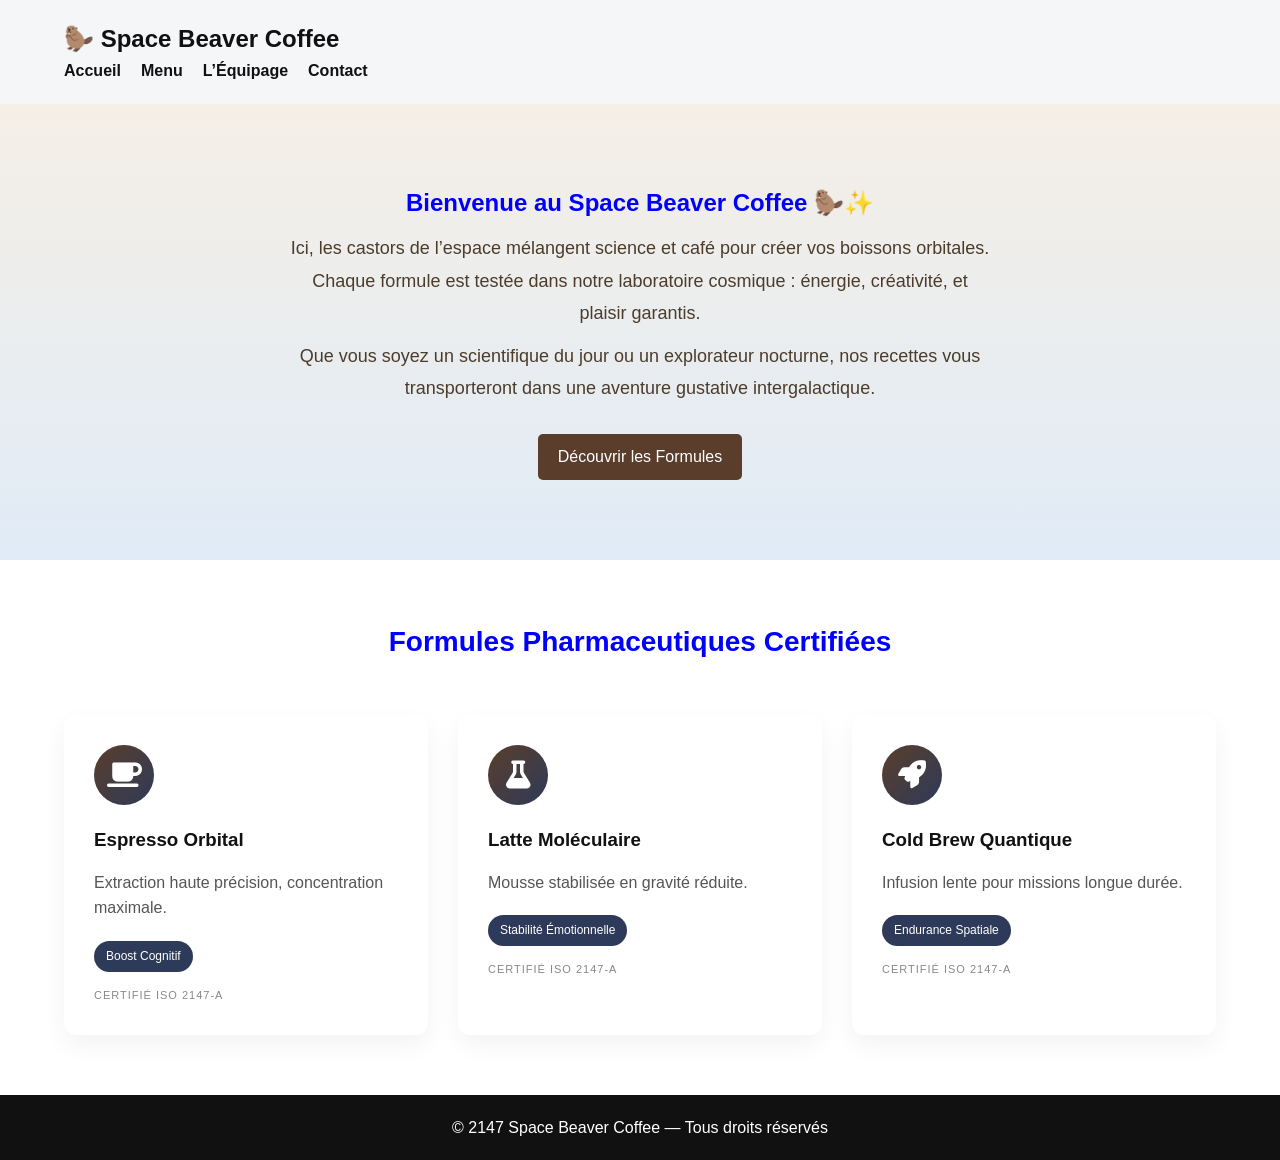
==== index.html @ 907c641c "Adding the first version" ====
<!DOCTYPE html>
<html lang="fr">
<head>
  <meta charset="UTF-8">
  <meta name="viewport" content="width=device-width, initial-scale=1.0">
  <title>Space Beaver Coffee</title>
  <link rel="stylesheet" href="https://cdnjs.cloudflare.com/ajax/libs/font-awesome/6.5.0/css/all.min.css">

  <!-- Lien vers le CSS -->
  <link rel="stylesheet" href="css/style.css">
</head>

<body>

  <!-- HEADER -->
  <header>
    <div class="container">
      <h1 class="logo">🦫 Space Beaver Coffee</h1>

      <nav>
        <ul class="nav-links">
          <li><a href="index.html">Accueil</a></li>
          <li><a href="menu.html">Menu</a></li>
          <li><a href="crew.html">L’Équipage</a></li>
          <li><a href="contact.html">Contact</a></li>
        </ul>
      </nav>
    </div>
  </header>

  <!-- HERO -->
  <section class="hero">
  <div class="container">
    <h2>Bienvenue au Space Beaver Coffee 🦫✨</h2>
    <p>
      Ici, les castors de l’espace mélangent science et café pour créer vos boissons orbitales.
      Chaque formule est testée dans notre laboratoire cosmique : énergie, créativité, et plaisir garantis.
    </p>
    <p>
      Que vous soyez un scientifique du jour ou un explorateur nocturne, nos recettes vous transporteront
      dans une aventure gustative intergalactique.
    </p>
    <a href="menu.html" class="btn">Découvrir les Formules</a>
  </div>
</section>

    <!-- SECTION BOISSONS (placeholder) -->
    <section class="drinks">
  <div class="container">

    <h2 class="section-title">Formules Pharmaceutiques Certifiées</h2>

    <div class="drinks-grid">

      <!-- CARD 1 -->
      <div class="drink-card">
        <div class="icon-circle"><i class="fas fa-mug-saucer"></i></div>        <h3> Espresso Orbital</h3>
        <p>Extraction haute précision, concentration maximale.</p>
        <span class="tag">Boost Cognitif</span>
        <div class="regulatory">Certifié ISO 2147-A</div>
      </div>

      <!-- CARD 2 -->
      <div class="drink-card">
        <div class="icon-circle"><i class="fas fa-flask"></i></div>
        <h3> Latte Moléculaire</h3>
        <p>Mousse stabilisée en gravité réduite.</p>
        <span class="tag">Stabilité Émotionnelle</span>
        <div class="regulatory">Certifié ISO 2147-A</div>
      </div>

      <!-- CARD 3 -->
      <div class="drink-card">
        <div class="icon-circle"><i class="fas fa-rocket"></i></div>        <h3> Cold Brew Quantique</h3>
        <p>Infusion lente pour missions longue durée.</p>
        <span class="tag">Endurance Spatiale</span>
        <div class="regulatory">Certifié ISO 2147-A</div>
      </div>

    </div>

  </div>
</section>
  </main>

  <!-- FOOTER -->
  <footer>
    <div class="container">
      <p>© 2147 Space Beaver Coffee — Tous droits réservés</p>
    </div>
  </footer>

  <!-- Lien vers le JS -->
  <script src="js/main.js"></script>

</body>
</html>
---- css/style.css ----
/* RESET */
* {
  margin: 0;
  padding: 0;
  box-sizing: border-box;
}

/* BASE */
body {
  font-family: Arial, sans-serif;
  line-height: 1.6;
  color: #111111;
  background: linear-gradient(to bottom, #f5efe6, #e0ebf7);
  background-image: radial-gradient(rgba(255,255,255,0.4) 1px, transparent 1px);
  background-size: 40px 40px;
}

/* CONTAINER */
.container {
  width: 90%;
  max-width: 1200px;
  margin: 0 auto;
}

/* HEADER */
header {
  background-color: #f4f6f8;
  padding: 20px 0;
}

.logo {
  font-size: 24px;
}

/* NAVIGATION */
nav ul {
  list-style: none;
  display: flex;
  gap: 20px;
}

nav a {
  text-decoration: none;
  color: #111;
  font-weight: bold;
}

/* HERO */
.hero {
  padding: 80px 0;
  text-align: center;
  background: linear-gradient(to bottom, #f5efe6, #e0ebf7);
  color: #3e2a1d;
}

.hero p {
  max-width: 700px;
  margin: 10px auto;
  font-size: 18px;
  line-height: 1.8;
  color: #4b3c2b;
}

.btn {
  display: inline-block;
  margin-top: 20px;
  padding: 10px 20px;
  background-color: #5a3e2b;
  .btn:hover {
    background-color: #3e2a1d;
  }
  color: white;
  text-decoration: none;
  border-radius: 5px;
}

/* SECTION */
section {
  padding: 60px 0;
}

/* FOOTER */
footer {
  background-color: #111;
  color: white;
  text-align: center;
  padding: 20px 0;
}
h2 {
  color: blue;
}
/* =========================
   SECTION DRINKS
========================= */

.drinks {
  background: linear-gradient(
    to bottom,
    #f5efe6,
    #eef2f7
  );
background-image: radial-gradient(rgba(255,255,255,0.4) 1px, transparent 1px);
background-size: 40px 40px;
}

.section-title {
  text-align: center;
  font-size: 28px;
  margin-bottom: 50px;
}

/* GRID */
.drinks-grid {
  display: grid;
  grid-template-columns: repeat(3, 1fr);
  gap: 30px;
}

/* CARD */
.drink-card {
  background-color: white;
  padding: 30px;
  border-radius: 12px;
  box-shadow: 0 10px 25px rgba(0, 0, 0, 0.05);
  transition: transform 0.3s ease;
}

.drink-card:hover {
  transform: translateY(-5px);
  box-shadow: 0 15px 35px rgba(46, 58, 89, 0.2);
}

.drink-card h3 {
  margin-bottom: 15px;
}

.drink-card p {
  margin-bottom: 20px;
  color: #555;
}

.tag {
  display: inline-block;
  padding: 6px 12px;
  background-color: #2e3a59;
  color: white;
  font-size: 12px;
  border-radius: 20px;
}
/* ICON CIRCLE */

.icon-circle {
  width: 60px;
  height: 60px;
  border-radius: 50%;
  background: linear-gradient(135deg, #5a3e2b, #2e3a59);
  display: flex;
  align-items: center;
  justify-content: center;
  font-size: 24px;
  margin-bottom: 20px;
  color: white;
}
/* ANIMATION */

@keyframes fadeUp {
  from {
    opacity: 0;
    transform: translateY(30px);
  }
  to {
    opacity: 1;
    transform: translateY(0);
  }
}

.drink-card {
  animation: fadeUp 0.8s ease forwards;
}
/* RESPONSIVE */

@media (max-width: 900px) {
  .drinks-grid {
    grid-template-columns: 1fr;
  }
}

.regulatory {
  margin-top: 15px;
  font-size: 11px;
  color: #888;
  letter-spacing: 1px;
  text-transform: uppercase;
}

.icon-circle i {
  font-size: 28px;
  color: white;
}
/* étoiles subtiles */
body::after {
  content: "";
  position: fixed;
  top:0; left:0;
  width:100%; height:100%;
  background: url('assets/images/stars.png') repeat;
  opacity:0.05;
  pointer-events:none;
}
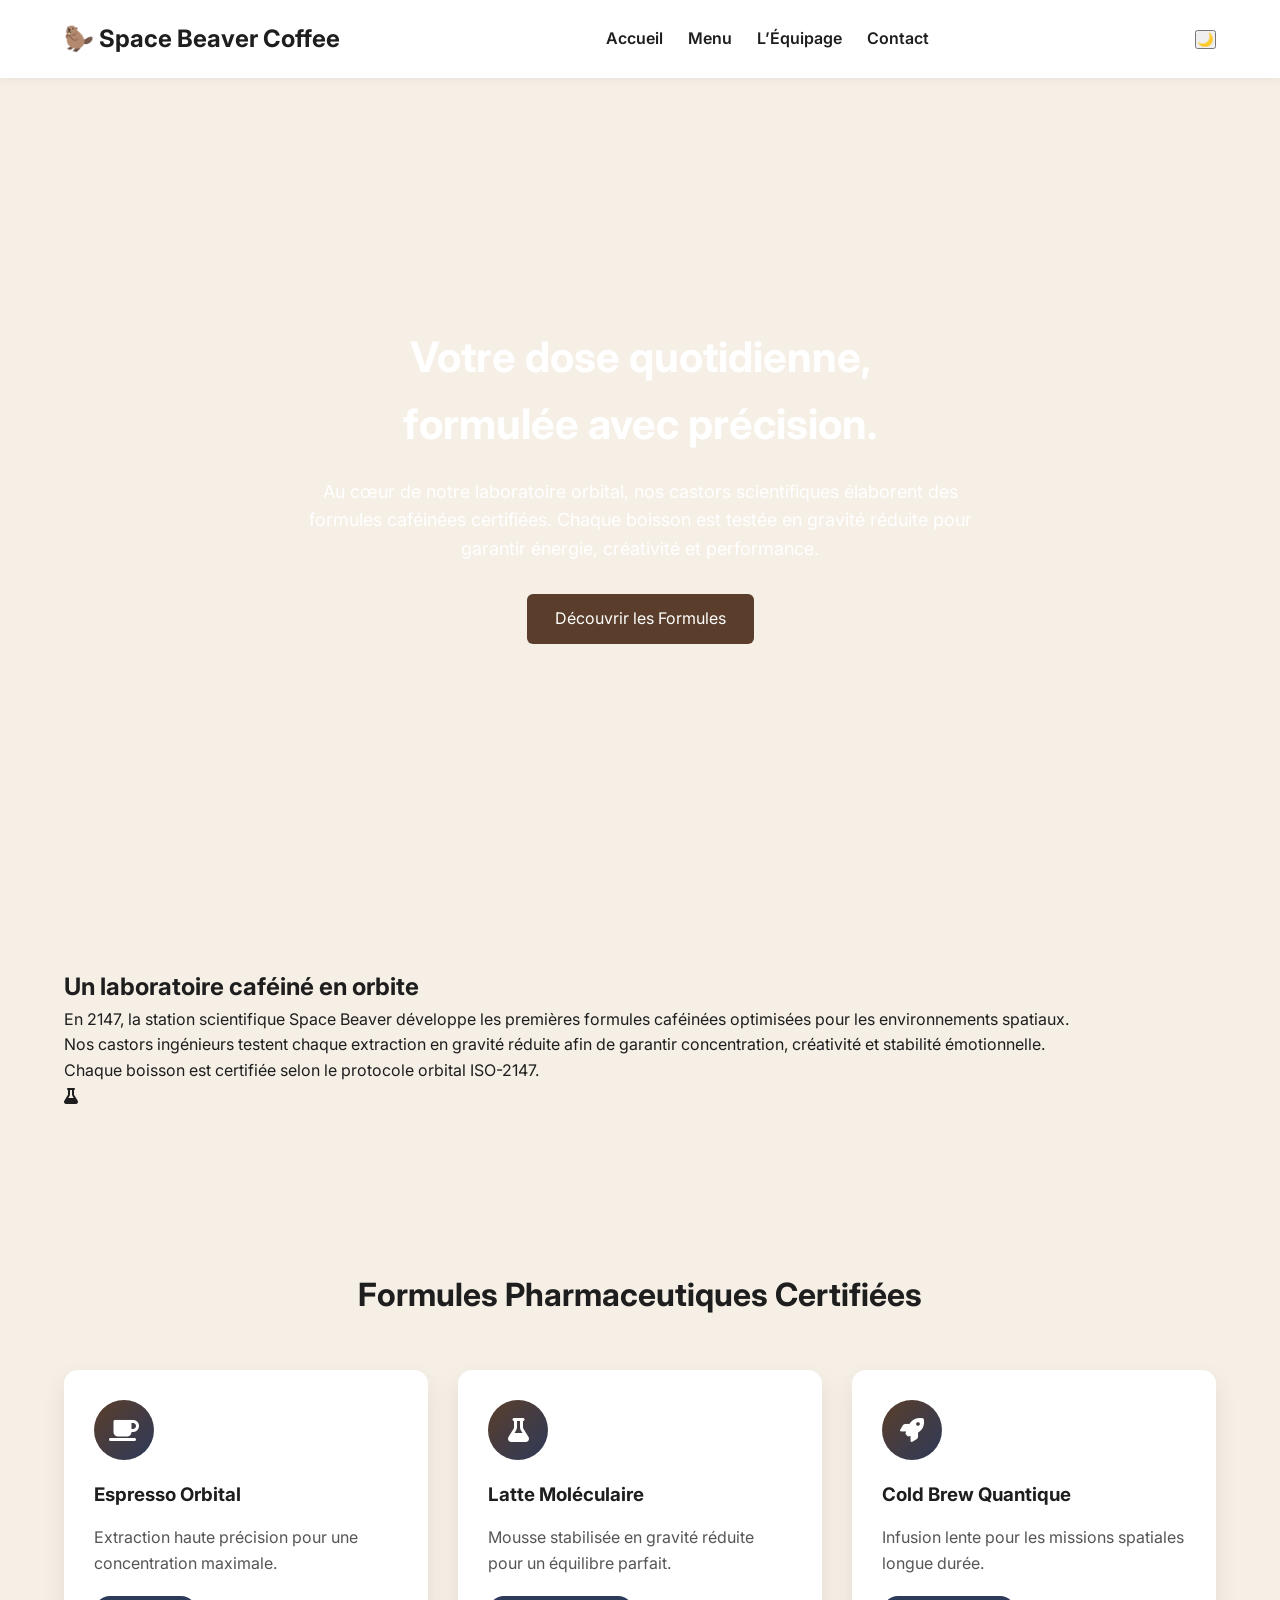
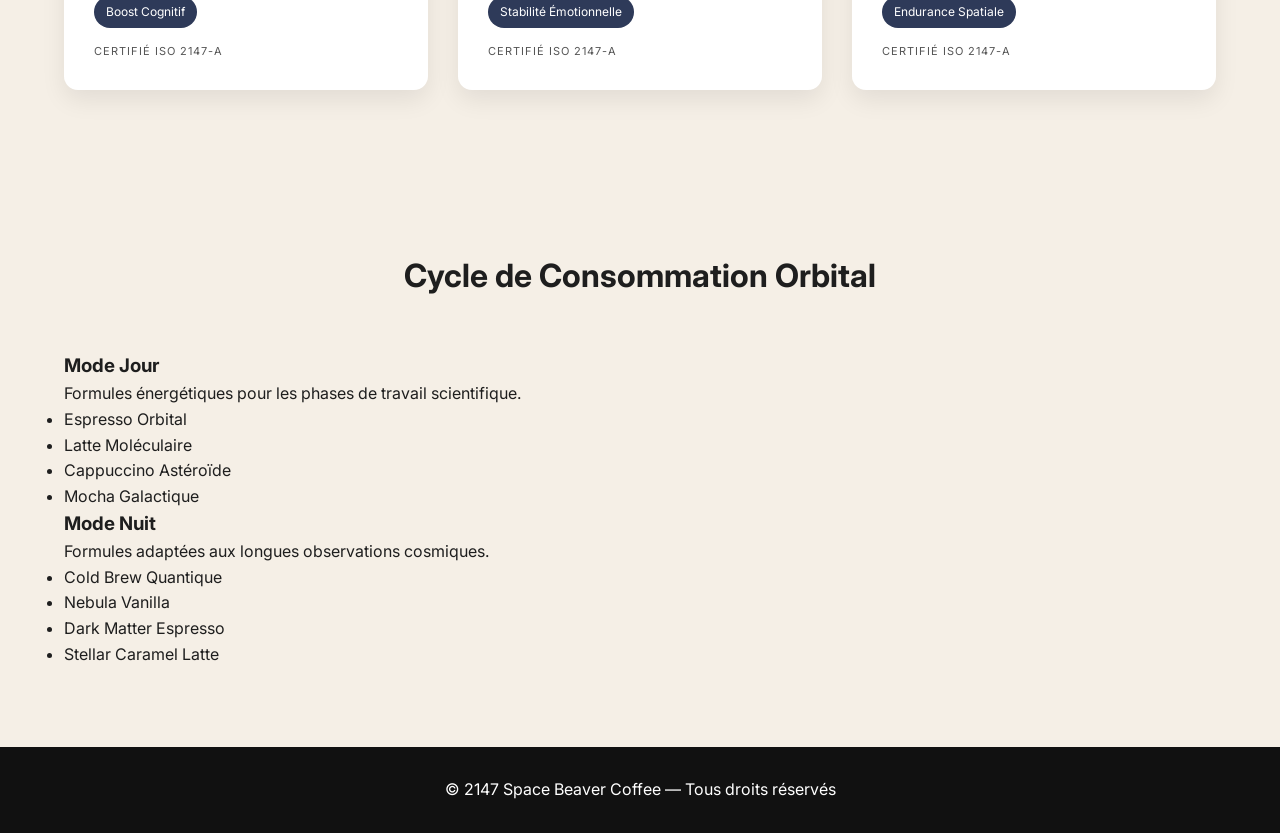
==== commit 02cc2afa: "pushing V0.3" ====
--- a/index.html
+++ b/index.html
@@ -4,94 +4,272 @@
   <meta charset="UTF-8">
   <meta name="viewport" content="width=device-width, initial-scale=1.0">
   <title>Space Beaver Coffee</title>
+
+  <!-- Google Fonts -->
+  <link href="https://fonts.googleapis.com/css2?family=Orbitron:wght@500;700&family=Inter:wght@300;400;600&display=swap" rel="stylesheet">
+
+  <!-- Font Awesome -->
   <link rel="stylesheet" href="https://cdnjs.cloudflare.com/ajax/libs/font-awesome/6.5.0/css/all.min.css">
 
-  <!-- Lien vers le CSS -->
+  <!-- CSS -->
   <link rel="stylesheet" href="css/style.css">
 </head>
 
 <body>
 
-  <!-- HEADER -->
-  <header>
-    <div class="container">
-      <h1 class="logo">🦫 Space Beaver Coffee</h1>
-
-      <nav>
-        <ul class="nav-links">
-          <li><a href="index.html">Accueil</a></li>
-          <li><a href="menu.html">Menu</a></li>
-          <li><a href="crew.html">L’Équipage</a></li>
-          <li><a href="contact.html">Contact</a></li>
-        </ul>
-      </nav>
-    </div>
-  </header>
-
-  <!-- HERO -->
-  <section class="hero">
+<!-- HEADER -->
+<header>
+
+<div class="container header-grid">
+
+<h1 class="logo">🦫 Space Beaver Coffee</h1>
+
+<nav>
+<ul class="nav-links">
+
+<li><a href="index.html">Accueil</a></li>
+<li><a href="menu.html">Menu</a></li>
+<li><a href="crew.html">L’Équipage</a></li>
+<li><a href="contact.html">Contact</a></li>
+
+</ul>
+</nav>
+
+<button id="theme-toggle">🌙</button>
+
+</div>
+
+</header>
+
+
+<!-- HERO -->
+<section class="hero">
+
+  <div class="hero-content">
+
+    <h2>Votre dose quotidienne,<br> formulée avec précision.</h2>
+
+    <p>
+      Au cœur de notre laboratoire orbital, nos castors scientifiques
+      élaborent des formules caféinées certifiées.
+      Chaque boisson est testée en gravité réduite pour garantir
+      énergie, créativité et performance.
+    </p>
+
+    <a href="#" class="btn">
+      Découvrir les Formules
+    </a>
+
+  </div>
+
+</section>
+
+<!-- STORY SECTION -->
+
+<section class="story">
+
+  <div class="container story-grid">
+
+    <div class="story-text">
+
+      <h2>Un laboratoire caféiné en orbite</h2>
+
+      <p>
+        En 2147, la station scientifique Space Beaver développe
+        les premières formules caféinées optimisées pour les
+        environnements spatiaux.
+      </p>
+
+      <p>
+        Nos castors ingénieurs testent chaque extraction en
+        gravité réduite afin de garantir concentration,
+        créativité et stabilité émotionnelle.
+      </p>
+
+      <p>
+        Chaque boisson est certifiée selon le protocole
+        orbital ISO-2147.
+      </p>
+
+    </div>
+
+    <div class="story-visual">
+
+      <i class="fa-solid fa-flask"></i>
+
+    </div>
+
+  </div>
+
+</section>
+
+<!-- SECTION BOISSONS -->
+
+<section class="drinks">
+
   <div class="container">
-    <h2>Bienvenue au Space Beaver Coffee 🦫✨</h2>
-    <p>
-      Ici, les castors de l’espace mélangent science et café pour créer vos boissons orbitales.
-      Chaque formule est testée dans notre laboratoire cosmique : énergie, créativité, et plaisir garantis.
-    </p>
-    <p>
-      Que vous soyez un scientifique du jour ou un explorateur nocturne, nos recettes vous transporteront
-      dans une aventure gustative intergalactique.
-    </p>
-    <a href="menu.html" class="btn">Découvrir les Formules</a>
-  </div>
-</section>
-
-    <!-- SECTION BOISSONS (placeholder) -->
-    <section class="drinks">
-  <div class="container">
-
-    <h2 class="section-title">Formules Pharmaceutiques Certifiées</h2>
+
+    <h2 class="section-title">
+      Formules Pharmaceutiques Certifiées
+    </h2>
 
     <div class="drinks-grid">
 
       <!-- CARD 1 -->
       <div class="drink-card">
-        <div class="icon-circle"><i class="fas fa-mug-saucer"></i></div>        <h3> Espresso Orbital</h3>
-        <p>Extraction haute précision, concentration maximale.</p>
-        <span class="tag">Boost Cognitif</span>
-        <div class="regulatory">Certifié ISO 2147-A</div>
-      </div>
+
+        <div class="icon-circle">
+          <i class="fa-solid fa-mug-saucer"></i>
+        </div>
+
+        <h3>Espresso Orbital</h3>
+
+        <p>
+          Extraction haute précision pour une
+          concentration maximale.
+        </p>
+
+        <span class="tag">
+          Boost Cognitif
+        </span>
+
+        <div class="regulatory">
+          Certifié ISO 2147-A
+        </div>
+
+      </div>
+
 
       <!-- CARD 2 -->
       <div class="drink-card">
-        <div class="icon-circle"><i class="fas fa-flask"></i></div>
-        <h3> Latte Moléculaire</h3>
-        <p>Mousse stabilisée en gravité réduite.</p>
-        <span class="tag">Stabilité Émotionnelle</span>
-        <div class="regulatory">Certifié ISO 2147-A</div>
-      </div>
+
+        <div class="icon-circle">
+          <i class="fa-solid fa-flask"></i>
+        </div>
+
+        <h3>Latte Moléculaire</h3>
+
+        <p>
+          Mousse stabilisée en gravité réduite
+          pour un équilibre parfait.
+        </p>
+
+        <span class="tag">
+          Stabilité Émotionnelle
+        </span>
+
+        <div class="regulatory">
+          Certifié ISO 2147-A
+        </div>
+
+      </div>
+
 
       <!-- CARD 3 -->
       <div class="drink-card">
-        <div class="icon-circle"><i class="fas fa-rocket"></i></div>        <h3> Cold Brew Quantique</h3>
-        <p>Infusion lente pour missions longue durée.</p>
-        <span class="tag">Endurance Spatiale</span>
-        <div class="regulatory">Certifié ISO 2147-A</div>
-      </div>
-
-    </div>
-
-  </div>
-</section>
-  </main>
-
-  <!-- FOOTER -->
-  <footer>
-    <div class="container">
-      <p>© 2147 Space Beaver Coffee — Tous droits réservés</p>
-    </div>
-  </footer>
-
-  <!-- Lien vers le JS -->
-  <script src="js/main.js"></script>
+
+        <div class="icon-circle">
+          <i class="fa-solid fa-rocket"></i>
+        </div>
+
+        <h3>Cold Brew Quantique</h3>
+
+        <p>
+          Infusion lente pour les missions
+          spatiales longue durée.
+        </p>
+
+        <span class="tag">
+          Endurance Spatiale
+        </span>
+
+        <div class="regulatory">
+          Certifié ISO 2147-A
+        </div>
+
+      </div>
+
+    </div>
+
+  </div>
+
+</section>
+
+<!-- MENU JOUR / NUIT -->
+
+<section class="menu-cycle">
+
+  <div class="container">
+
+    <h2 class="section-title">
+      Cycle de Consommation Orbital
+    </h2>
+
+    <div class="cycle-grid">
+
+      <!-- JOUR -->
+
+      <div class="cycle-card day">
+
+        <h3>Mode Jour</h3>
+
+        <p>
+          Formules énergétiques pour
+          les phases de travail scientifique.
+        </p>
+
+        <ul>
+          <li>Espresso Orbital</li>
+          <li>Latte Moléculaire</li>
+          <li>Cappuccino Astéroïde</li>
+          <li>Mocha Galactique</li>
+        </ul>
+
+      </div>
+
+
+      <!-- NUIT -->
+
+      <div class="cycle-card night">
+
+        <h3>Mode Nuit</h3>
+
+        <p>
+          Formules adaptées aux longues
+          observations cosmiques.
+        </p>
+
+        <ul>
+          <li>Cold Brew Quantique</li>
+          <li>Nebula Vanilla</li>
+          <li>Dark Matter Espresso</li>
+          <li>Stellar Caramel Latte</li>
+        </ul>
+
+      </div>
+
+    </div>
+
+  </div>
+
+</section>
+
+
+<!-- FOOTER -->
+
+<footer>
+
+  <div class="container">
+
+    <p>
+      © 2147 Space Beaver Coffee — Tous droits réservés
+    </p>
+
+  </div>
+
+</footer>
+
+<script src="js/main.js"></script>
 
 </body>
-</html>+</html>
--- a/css/style.css
+++ b/css/style.css
@@ -1,209 +1,392 @@
-/* RESET */
+/* ================================
+   1. RESET
+================================ */
+
 * {
   margin: 0;
   padding: 0;
   box-sizing: border-box;
 }
 
-/* BASE */
+/* ================================
+   2. VARIABLES
+================================ */
+
+:root {
+
+  --bg-main: #f5efe6;
+  --bg-secondary: #ffffff;
+
+  --text-main: #1e1e1e;
+  --text-soft: #555;
+
+  --accent: #5a3e2b;
+  --accent-2: #2e3a59;
+
+}
+
+/* DARK MODE */
+
+.dark-mode {
+
+  --bg-main: #0f172a;
+  --bg-secondary: #1e293b;
+
+  --text-main: #f1f5f9;
+  --text-soft: #94a3b8;
+
+  --accent: #22c55e;
+  --accent-2: #7c3aed;
+
+}
+
+/* ================================
+   3. BASE
+================================ */
+
 body {
-  font-family: Arial, sans-serif;
+
+  font-family: 'Inter', sans-serif;
   line-height: 1.6;
-  color: #111111;
-  background: linear-gradient(to bottom, #f5efe6, #e0ebf7);
-  background-image: radial-gradient(rgba(255,255,255,0.4) 1px, transparent 1px);
-  background-size: 40px 40px;
-}
-
-/* CONTAINER */
+
+  background: var(--bg-main);
+  color: var(--text-main);
+
+  transition: background 0.4s ease, color 0.4s ease;
+
+}
+
+/* ================================
+   4. CONTAINER
+================================ */
+
 .container {
+
   width: 90%;
   max-width: 1200px;
-  margin: 0 auto;
-}
-
-/* HEADER */
+  margin: auto;
+
+}
+
+/* ================================
+   5. HEADER
+================================ */
+
 header {
-  background-color: #f4f6f8;
+
+  background: var(--bg-secondary);
   padding: 20px 0;
+
+  box-shadow: 0 2px 8px rgba(0,0,0,0.05);
+
+}
+
+header .container {
+
+  display: flex;
+  justify-content: space-between;
+  align-items: center;
+
 }
 
 .logo {
+
   font-size: 24px;
-}
-
-/* NAVIGATION */
+  font-weight: bold;
+
+}
+
+/* NAV */
+
 nav ul {
+
   list-style: none;
   display: flex;
-  gap: 20px;
+  gap: 25px;
+
 }
 
 nav a {
+
   text-decoration: none;
-  color: #111;
-  font-weight: bold;
-}
-
-/* HERO */
+  color: var(--text-main);
+  font-weight: 600;
+
+}
+
+/* ================================
+   6. HERO
+================================ */
+
 .hero {
+
+  position: relative;
+  height: 90vh;
+
+  background: url('../assets/images/lab-space.jpg') center/cover no-repeat;
+
+  display: flex;
+  align-items: center;
+  justify-content: center;
+
+  text-align: center;
+
+}
+
+/* overlay sombre */
+
+.overlay {
+
+  position: absolute;
+  width: 100%;
+  height: 100%;
+  background: rgba(0,0,0,0.55);
+  top: 0;
+  left: 0;
+
+}
+
+.hero-content {
+
+  position: relative;
+  z-index: 2;
+  color: white;
+  max-width: 700px;
+
+}
+
+.hero-content h2 {
+
+  font-size: 42px;
+  margin-bottom: 20px;
+
+}
+
+.hero-content p {
+
+  font-size: 18px;
+  margin-bottom: 30px;
+
+}
+
+/* BOUTON */
+
+.btn {
+
+  display: inline-block;
+  padding: 12px 28px;
+
+  background: var(--accent);
+  color: white;
+
+  border-radius: 6px;
+
+  text-decoration: none;
+
+  transition: 0.3s;
+
+}
+
+.btn:hover {
+
+  background: var(--accent-2);
+
+}
+
+/* ================================
+   7. SECTIONS
+================================ */
+
+section {
+
   padding: 80px 0;
+
+}
+
+.section-title {
+
   text-align: center;
-  background: linear-gradient(to bottom, #f5efe6, #e0ebf7);
-  color: #3e2a1d;
-}
-
-.hero p {
-  max-width: 700px;
-  margin: 10px auto;
-  font-size: 18px;
-  line-height: 1.8;
-  color: #4b3c2b;
-}
-
-.btn {
-  display: inline-block;
-  margin-top: 20px;
-  padding: 10px 20px;
-  background-color: #5a3e2b;
-  .btn:hover {
-    background-color: #3e2a1d;
-  }
-  color: white;
-  text-decoration: none;
-  border-radius: 5px;
-}
-
-/* SECTION */
-section {
-  padding: 60px 0;
-}
-
-/* FOOTER */
-footer {
-  background-color: #111;
-  color: white;
-  text-align: center;
-  padding: 20px 0;
-}
-h2 {
-  color: blue;
-}
-/* =========================
-   SECTION DRINKS
-========================= */
+  font-size: 32px;
+
+  margin-bottom: 50px;
+
+}
+
+/* ================================
+   8. DRINKS GRID
+================================ */
 
 .drinks {
-  background: linear-gradient(
-    to bottom,
-    #f5efe6,
-    #eef2f7
-  );
-background-image: radial-gradient(rgba(255,255,255,0.4) 1px, transparent 1px);
-background-size: 40px 40px;
-}
-
-.section-title {
-  text-align: center;
-  font-size: 28px;
-  margin-bottom: 50px;
-}
-
-/* GRID */
+
+  background: var(--bg-main);
+
+}
+
 .drinks-grid {
+
   display: grid;
   grid-template-columns: repeat(3, 1fr);
   gap: 30px;
-}
-
-/* CARD */
+
+}
+
+/* ================================
+   9. DRINK CARD
+================================ */
+
 .drink-card {
-  background-color: white;
+
+  background: var(--bg-secondary);
+
   padding: 30px;
-  border-radius: 12px;
-  box-shadow: 0 10px 25px rgba(0, 0, 0, 0.05);
-  transition: transform 0.3s ease;
+
+  border-radius: 14px;
+
+  box-shadow: 0 10px 25px rgba(0,0,0,0.08);
+
+  transition: all 0.3s ease;
+
+  animation: fadeUp 0.8s ease forwards;
+
 }
 
 .drink-card:hover {
-  transform: translateY(-5px);
-  box-shadow: 0 15px 35px rgba(46, 58, 89, 0.2);
+
+  transform: translateY(-8px);
+  box-shadow: 0 15px 40px rgba(0,0,0,0.15);
+
 }
 
 .drink-card h3 {
+
   margin-bottom: 15px;
+
 }
 
 .drink-card p {
+
+  color: var(--text-soft);
   margin-bottom: 20px;
-  color: #555;
-}
+
+}
+
+/* ================================
+   10. TAG
+================================ */
 
 .tag {
+
   display: inline-block;
+
   padding: 6px 12px;
-  background-color: #2e3a59;
-  color: white;
+
+  background: var(--accent-2);
+
+  color: white;
+
   font-size: 12px;
+
   border-radius: 20px;
-}
-/* ICON CIRCLE */
+
+}
+
+/* ================================
+   11. ICON CIRCLE
+================================ */
 
 .icon-circle {
+
   width: 60px;
   height: 60px;
+
   border-radius: 50%;
-  background: linear-gradient(135deg, #5a3e2b, #2e3a59);
+
+  background: linear-gradient(135deg, var(--accent), var(--accent-2));
+
   display: flex;
   align-items: center;
   justify-content: center;
+
   font-size: 24px;
+
   margin-bottom: 20px;
-  color: white;
-}
-/* ANIMATION */
+
+  color: white;
+
+}
+
+/* ================================
+   12. REGULATORY TEXT
+================================ */
+
+.regulatory {
+
+  margin-top: 15px;
+
+  font-size: 11px;
+
+  color: var(--text-soft);
+
+  letter-spacing: 1px;
+
+  text-transform: uppercase;
+
+}
+
+/* ================================
+   13. FOOTER
+================================ */
+
+footer {
+
+  background: #111;
+
+  color: white;
+
+  text-align: center;
+
+  padding: 30px 0;
+
+}
+
+/* ================================
+   14. ANIMATION
+================================ */
 
 @keyframes fadeUp {
+
   from {
+
     opacity: 0;
     transform: translateY(30px);
+
   }
+
   to {
+
     opacity: 1;
     transform: translateY(0);
+
   }
-}
-
-.drink-card {
-  animation: fadeUp 0.8s ease forwards;
-}
-/* RESPONSIVE */
+
+}
+
+/* ================================
+   15. RESPONSIVE
+================================ */
 
 @media (max-width: 900px) {
+
   .drinks-grid {
+
     grid-template-columns: 1fr;
+
   }
-}
-
-.regulatory {
-  margin-top: 15px;
-  font-size: 11px;
-  color: #888;
-  letter-spacing: 1px;
-  text-transform: uppercase;
-}
-
-.icon-circle i {
-  font-size: 28px;
-  color: white;
-}
-/* étoiles subtiles */
-body::after {
-  content: "";
-  position: fixed;
-  top:0; left:0;
-  width:100%; height:100%;
-  background: url('assets/images/stars.png') repeat;
-  opacity:0.05;
-  pointer-events:none;
+
+  .hero-content h2 {
+
+    font-size: 32px;
+
+  }
+
 }
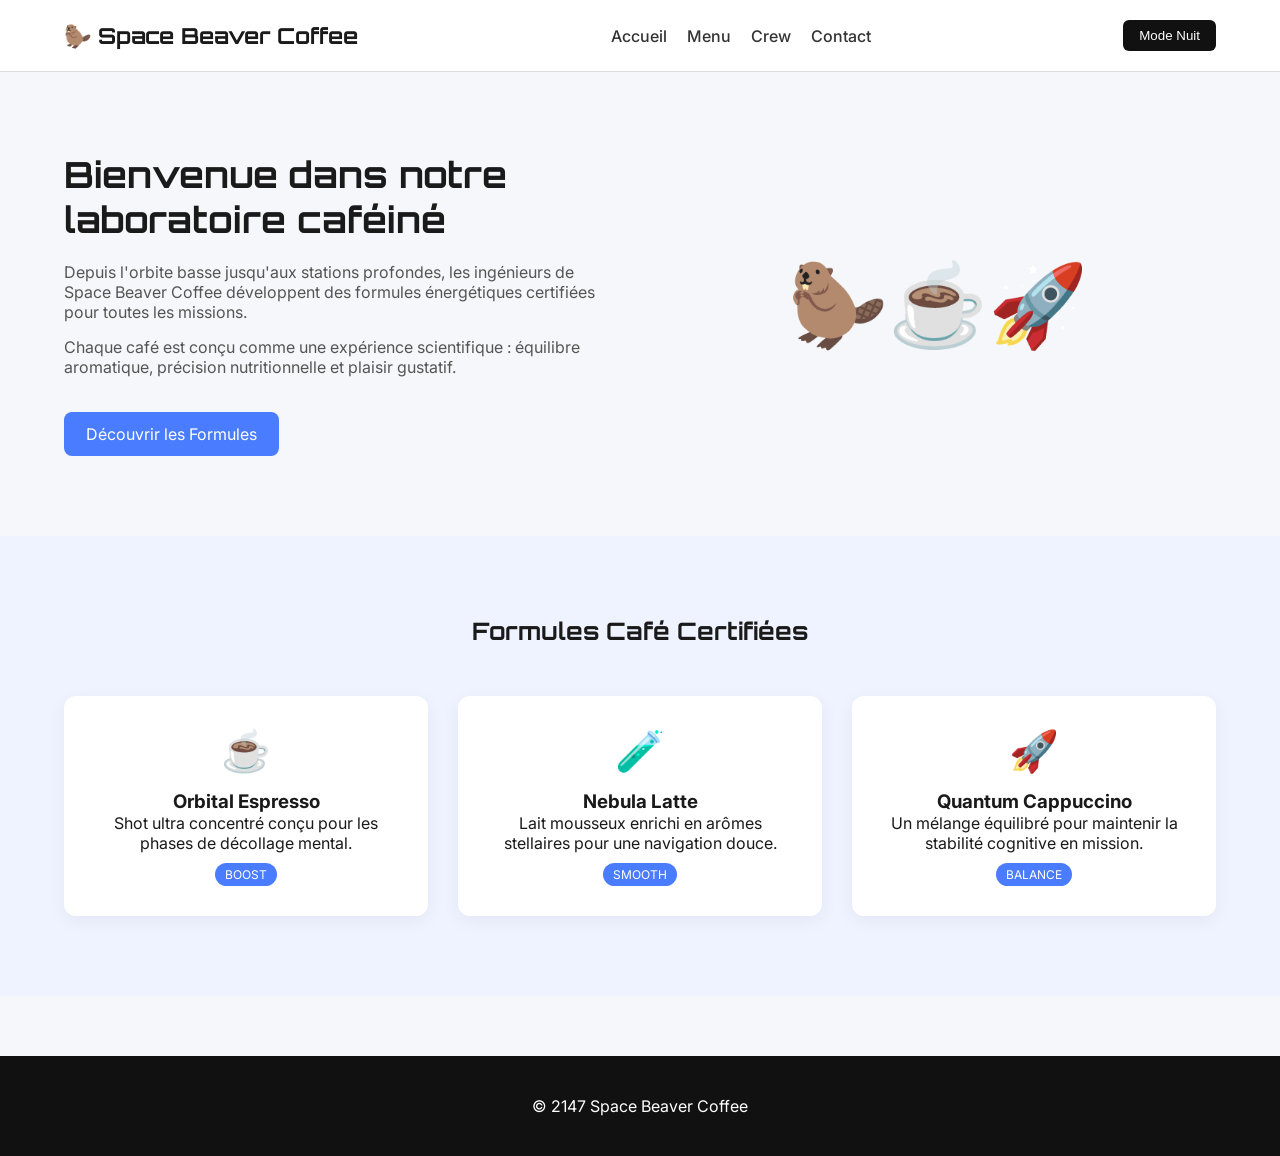
==== commit ca9ae12f: "Adding V0.3" ====
--- a/index.html
+++ b/index.html
@@ -1,275 +1,144 @@
 <!DOCTYPE html>
 <html lang="fr">
 <head>
-  <meta charset="UTF-8">
-  <meta name="viewport" content="width=device-width, initial-scale=1.0">
-  <title>Space Beaver Coffee</title>
+<meta charset="UTF-8">
+<meta name="viewport" content="width=device-width, initial-scale=1.0">
 
-  <!-- Google Fonts -->
-  <link href="https://fonts.googleapis.com/css2?family=Orbitron:wght@500;700&family=Inter:wght@300;400;600&display=swap" rel="stylesheet">
+<title>Space Beaver Coffee</title>
 
-  <!-- Font Awesome -->
-  <link rel="stylesheet" href="https://cdnjs.cloudflare.com/ajax/libs/font-awesome/6.5.0/css/all.min.css">
+<link rel="stylesheet" href="css/style.css">
 
-  <!-- CSS -->
-  <link rel="stylesheet" href="css/style.css">
+<link rel="preconnect" href="https://fonts.googleapis.com">
+<link href="https://fonts.googleapis.com/css2?family=Orbitron:wght@400;600&family=Inter:wght@300;400;500&display=swap" rel="stylesheet">
+
 </head>
 
 <body>
 
-<!-- HEADER -->
 <header>
 
-<div class="container header-grid">
+<div class="container header-flex">
 
 <h1 class="logo">🦫 Space Beaver Coffee</h1>
 
 <nav>
 <ul class="nav-links">
-
-<li><a href="index.html">Accueil</a></li>
-<li><a href="menu.html">Menu</a></li>
-<li><a href="crew.html">L’Équipage</a></li>
-<li><a href="contact.html">Contact</a></li>
-
+<li><a href="#">Accueil</a></li>
+<li><a href="#">Menu</a></li>
+<li><a href="#">Crew</a></li>
+<li><a href="#">Contact</a></li>
 </ul>
 </nav>
 
-<button id="theme-toggle">🌙</button>
+<button id="toggleTheme" class="theme-btn">Mode Nuit</button>
 
 </div>
 
 </header>
 
 
-<!-- HERO -->
 <section class="hero">
 
-  <div class="hero-content">
+<div class="container hero-grid">
 
-    <h2>Votre dose quotidienne,<br> formulée avec précision.</h2>
+<div class="hero-text">
 
-    <p>
-      Au cœur de notre laboratoire orbital, nos castors scientifiques
-      élaborent des formules caféinées certifiées.
-      Chaque boisson est testée en gravité réduite pour garantir
-      énergie, créativité et performance.
-    </p>
+<h2>Bienvenue dans notre laboratoire caféiné</h2>
 
-    <a href="#" class="btn">
-      Découvrir les Formules
-    </a>
+<p>
+Depuis l'orbite basse jusqu'aux stations profondes,
+les ingénieurs de Space Beaver Coffee développent
+des formules énergétiques certifiées pour toutes les missions.
+</p>
 
-  </div>
+<p>
+Chaque café est conçu comme une expérience scientifique :
+équilibre aromatique, précision nutritionnelle et
+plaisir gustatif.
+</p>
 
-</section>
+<a class="btn">Découvrir les Formules</a>
 
-<!-- STORY SECTION -->
+</div>
 
-<section class="story">
+<div class="hero-visual">
+🦫☕🚀
+</div>
 
-  <div class="container story-grid">
-
-    <div class="story-text">
-
-      <h2>Un laboratoire caféiné en orbite</h2>
-
-      <p>
-        En 2147, la station scientifique Space Beaver développe
-        les premières formules caféinées optimisées pour les
-        environnements spatiaux.
-      </p>
-
-      <p>
-        Nos castors ingénieurs testent chaque extraction en
-        gravité réduite afin de garantir concentration,
-        créativité et stabilité émotionnelle.
-      </p>
-
-      <p>
-        Chaque boisson est certifiée selon le protocole
-        orbital ISO-2147.
-      </p>
-
-    </div>
-
-    <div class="story-visual">
-
-      <i class="fa-solid fa-flask"></i>
-
-    </div>
-
-  </div>
-
-</section>
-
-<!-- SECTION BOISSONS -->
-
-<section class="drinks">
-
-  <div class="container">
-
-    <h2 class="section-title">
-      Formules Pharmaceutiques Certifiées
-    </h2>
-
-    <div class="drinks-grid">
-
-      <!-- CARD 1 -->
-      <div class="drink-card">
-
-        <div class="icon-circle">
-          <i class="fa-solid fa-mug-saucer"></i>
-        </div>
-
-        <h3>Espresso Orbital</h3>
-
-        <p>
-          Extraction haute précision pour une
-          concentration maximale.
-        </p>
-
-        <span class="tag">
-          Boost Cognitif
-        </span>
-
-        <div class="regulatory">
-          Certifié ISO 2147-A
-        </div>
-
-      </div>
-
-
-      <!-- CARD 2 -->
-      <div class="drink-card">
-
-        <div class="icon-circle">
-          <i class="fa-solid fa-flask"></i>
-        </div>
-
-        <h3>Latte Moléculaire</h3>
-
-        <p>
-          Mousse stabilisée en gravité réduite
-          pour un équilibre parfait.
-        </p>
-
-        <span class="tag">
-          Stabilité Émotionnelle
-        </span>
-
-        <div class="regulatory">
-          Certifié ISO 2147-A
-        </div>
-
-      </div>
-
-
-      <!-- CARD 3 -->
-      <div class="drink-card">
-
-        <div class="icon-circle">
-          <i class="fa-solid fa-rocket"></i>
-        </div>
-
-        <h3>Cold Brew Quantique</h3>
-
-        <p>
-          Infusion lente pour les missions
-          spatiales longue durée.
-        </p>
-
-        <span class="tag">
-          Endurance Spatiale
-        </span>
-
-        <div class="regulatory">
-          Certifié ISO 2147-A
-        </div>
-
-      </div>
-
-    </div>
-
-  </div>
-
-</section>
-
-<!-- MENU JOUR / NUIT -->
-
-<section class="menu-cycle">
-
-  <div class="container">
-
-    <h2 class="section-title">
-      Cycle de Consommation Orbital
-    </h2>
-
-    <div class="cycle-grid">
-
-      <!-- JOUR -->
-
-      <div class="cycle-card day">
-
-        <h3>Mode Jour</h3>
-
-        <p>
-          Formules énergétiques pour
-          les phases de travail scientifique.
-        </p>
-
-        <ul>
-          <li>Espresso Orbital</li>
-          <li>Latte Moléculaire</li>
-          <li>Cappuccino Astéroïde</li>
-          <li>Mocha Galactique</li>
-        </ul>
-
-      </div>
-
-
-      <!-- NUIT -->
-
-      <div class="cycle-card night">
-
-        <h3>Mode Nuit</h3>
-
-        <p>
-          Formules adaptées aux longues
-          observations cosmiques.
-        </p>
-
-        <ul>
-          <li>Cold Brew Quantique</li>
-          <li>Nebula Vanilla</li>
-          <li>Dark Matter Espresso</li>
-          <li>Stellar Caramel Latte</li>
-        </ul>
-
-      </div>
-
-    </div>
-
-  </div>
+</div>
 
 </section>
 
 
-<!-- FOOTER -->
+<section class="drinks">
+
+<div class="container">
+
+<h2 class="section-title">Formules Café Certifiées</h2>
+
+<div class="cards">
+
+<div class="card">
+
+<div class="icon">☕</div>
+
+<h3>Orbital Espresso</h3>
+
+<p>
+Shot ultra concentré conçu pour les phases
+de décollage mental.
+</p>
+
+<span class="tag">BOOST</span>
+
+</div>
+
+
+<div class="card">
+
+<div class="icon">🧪</div>
+
+<h3>Nebula Latte</h3>
+
+<p>
+Lait mousseux enrichi en arômes stellaires
+pour une navigation douce.
+</p>
+
+<span class="tag">SMOOTH</span>
+
+</div>
+
+
+<div class="card">
+
+<div class="icon">🚀</div>
+
+<h3>Quantum Cappuccino</h3>
+
+<p>
+Un mélange équilibré pour maintenir
+la stabilité cognitive en mission.
+</p>
+
+<span class="tag">BALANCE</span>
+
+</div>
+
+</div>
+
+</div>
+
+</section>
+
 
 <footer>
 
-  <div class="container">
-
-    <p>
-      © 2147 Space Beaver Coffee — Tous droits réservés
-    </p>
-
-  </div>
+<p>© 2147 Space Beaver Coffee</p>
 
 </footer>
 
 <script src="js/main.js"></script>
 
 </body>
-</html>
+</html>
--- a/css/style.css
+++ b/css/style.css
@@ -1,392 +1,187 @@
-/* ================================
-   1. RESET
-================================ */
-
-* {
-  margin: 0;
-  padding: 0;
-  box-sizing: border-box;
+*{
+margin:0;
+padding:0;
+box-sizing:border-box;
 }
 
-/* ================================
-   2. VARIABLES
-================================ */
-
-:root {
-
-  --bg-main: #f5efe6;
-  --bg-secondary: #ffffff;
-
-  --text-main: #1e1e1e;
-  --text-soft: #555;
-
-  --accent: #5a3e2b;
-  --accent-2: #2e3a59;
-
+body{
+font-family:'Inter',sans-serif;
+background:#f5f7fa;
+color:#1a1a1a;
+transition:0.3s;
 }
 
-/* DARK MODE */
+/* container */
 
-.dark-mode {
-
-  --bg-main: #0f172a;
-  --bg-secondary: #1e293b;
-
-  --text-main: #f1f5f9;
-  --text-soft: #94a3b8;
-
-  --accent: #22c55e;
-  --accent-2: #7c3aed;
-
+.container{
+width:90%;
+max-width:1200px;
+margin:auto;
 }
 
-/* ================================
-   3. BASE
-================================ */
+/* header */
 
-body {
-
-  font-family: 'Inter', sans-serif;
-  line-height: 1.6;
-
-  background: var(--bg-main);
-  color: var(--text-main);
-
-  transition: background 0.4s ease, color 0.4s ease;
-
+header{
+background:white;
+padding:20px 0;
+border-bottom:1px solid #ddd;
 }
 
-/* ================================
-   4. CONTAINER
-================================ */
-
-.container {
-
-  width: 90%;
-  max-width: 1200px;
-  margin: auto;
-
+.header-flex{
+display:flex;
+justify-content:space-between;
+align-items:center;
 }
 
-/* ================================
-   5. HEADER
-================================ */
-
-header {
-
-  background: var(--bg-secondary);
-  padding: 20px 0;
-
-  box-shadow: 0 2px 8px rgba(0,0,0,0.05);
-
+.logo{
+font-family:'Orbitron';
+font-size:22px;
 }
 
-header .container {
-
-  display: flex;
-  justify-content: space-between;
-  align-items: center;
-
+.nav-links{
+display:flex;
+gap:20px;
+list-style:none;
 }
 
-.logo {
-
-  font-size: 24px;
-  font-weight: bold;
-
+.nav-links a{
+text-decoration:none;
+color:#333;
+font-weight:500;
 }
 
-/* NAV */
+/* bouton theme */
 
-nav ul {
-
-  list-style: none;
-  display: flex;
-  gap: 25px;
-
+.theme-btn{
+padding:8px 16px;
+border:none;
+background:#111;
+color:white;
+border-radius:6px;
+cursor:pointer;
 }
 
-nav a {
+/* hero */
 
-  text-decoration: none;
-  color: var(--text-main);
-  font-weight: 600;
-
+.hero{
+padding:80px 0;
 }
 
-/* ================================
-   6. HERO
-================================ */
-
-.hero {
-
-  position: relative;
-  height: 90vh;
-
-  background: url('../assets/images/lab-space.jpg') center/cover no-repeat;
-
-  display: flex;
-  align-items: center;
-  justify-content: center;
-
-  text-align: center;
-
+.hero-grid{
+display:grid;
+grid-template-columns:1fr 1fr;
+align-items:center;
+gap:40px;
 }
 
-/* overlay sombre */
-
-.overlay {
-
-  position: absolute;
-  width: 100%;
-  height: 100%;
-  background: rgba(0,0,0,0.55);
-  top: 0;
-  left: 0;
-
+.hero h2{
+font-family:'Orbitron';
+font-size:36px;
+margin-bottom:20px;
 }
 
-.hero-content {
-
-  position: relative;
-  z-index: 2;
-  color: white;
-  max-width: 700px;
-
+.hero p{
+margin-bottom:15px;
+color:#555;
 }
 
-.hero-content h2 {
-
-  font-size: 42px;
-  margin-bottom: 20px;
-
+.hero-visual{
+font-size:80px;
+text-align:center;
 }
 
-.hero-content p {
-
-  font-size: 18px;
-  margin-bottom: 30px;
-
+.btn{
+display:inline-block;
+margin-top:20px;
+padding:12px 22px;
+background:#4a7cff;
+color:white;
+border-radius:8px;
+cursor:pointer;
 }
 
-/* BOUTON */
+/* drinks */
 
-.btn {
-
-  display: inline-block;
-  padding: 12px 28px;
-
-  background: var(--accent);
-  color: white;
-
-  border-radius: 6px;
-
-  text-decoration: none;
-
-  transition: 0.3s;
-
+.drinks{
+padding:80px 0;
+background:#eef3ff;
 }
 
-.btn:hover {
-
-  background: var(--accent-2);
-
+.section-title{
+text-align:center;
+font-family:'Orbitron';
+margin-bottom:50px;
 }
 
-/* ================================
-   7. SECTIONS
-================================ */
-
-section {
-
-  padding: 80px 0;
-
+.cards{
+display:grid;
+grid-template-columns:repeat(3,1fr);
+gap:30px;
 }
 
-.section-title {
-
-  text-align: center;
-  font-size: 32px;
-
-  margin-bottom: 50px;
-
+.card{
+background:white;
+padding:30px;
+border-radius:12px;
+text-align:center;
+box-shadow:0 5px 20px rgba(0,0,0,0.05);
 }
 
-/* ================================
-   8. DRINKS GRID
-================================ */
-
-.drinks {
-
-  background: var(--bg-main);
-
+.icon{
+font-size:40px;
+margin-bottom:15px;
 }
 
-.drinks-grid {
-
-  display: grid;
-  grid-template-columns: repeat(3, 1fr);
-  gap: 30px;
-
+.tag{
+display:inline-block;
+margin-top:10px;
+background:#4a7cff;
+color:white;
+padding:4px 10px;
+border-radius:20px;
+font-size:12px;
 }
 
-/* ================================
-   9. DRINK CARD
-================================ */
+/* footer */
 
-.drink-card {
-
-  background: var(--bg-secondary);
-
-  padding: 30px;
-
-  border-radius: 14px;
-
-  box-shadow: 0 10px 25px rgba(0,0,0,0.08);
-
-  transition: all 0.3s ease;
-
-  animation: fadeUp 0.8s ease forwards;
-
+footer{
+text-align:center;
+padding:40px;
+background:#111;
+color:white;
+margin-top:60px;
 }
 
-.drink-card:hover {
+/* MODE NUIT */
 
-  transform: translateY(-8px);
-  box-shadow: 0 15px 40px rgba(0,0,0,0.15);
-
+body.dark{
+background:#0b0f1a;
+color:white;
 }
 
-.drink-card h3 {
-
-  margin-bottom: 15px;
-
+body.dark header{
+background:#101522;
+border-bottom:none;
 }
 
-.drink-card p {
-
-  color: var(--text-soft);
-  margin-bottom: 20px;
-
+body.dark .nav-links a{
+color:#ddd;
 }
 
-/* ================================
-   10. TAG
-================================ */
-
-.tag {
-
-  display: inline-block;
-
-  padding: 6px 12px;
-
-  background: var(--accent-2);
-
-  color: white;
-
-  font-size: 12px;
-
-  border-radius: 20px;
-
+body.dark .hero p{
+color:#bbb;
 }
 
-/* ================================
-   11. ICON CIRCLE
-================================ */
-
-.icon-circle {
-
-  width: 60px;
-  height: 60px;
-
-  border-radius: 50%;
-
-  background: linear-gradient(135deg, var(--accent), var(--accent-2));
-
-  display: flex;
-  align-items: center;
-  justify-content: center;
-
-  font-size: 24px;
-
-  margin-bottom: 20px;
-
-  color: white;
-
+body.dark .card{
+background:#151b2c;
+color:white;
 }
 
-/* ================================
-   12. REGULATORY TEXT
-================================ */
-
-.regulatory {
-
-  margin-top: 15px;
-
-  font-size: 11px;
-
-  color: var(--text-soft);
-
-  letter-spacing: 1px;
-
-  text-transform: uppercase;
-
+body.dark .drinks{
+background:#0e1424;
 }
 
-/* ================================
-   13. FOOTER
-================================ */
-
-footer {
-
-  background: #111;
-
-  color: white;
-
-  text-align: center;
-
-  padding: 30px 0;
-
-}
-
-/* ================================
-   14. ANIMATION
-================================ */
-
-@keyframes fadeUp {
-
-  from {
-
-    opacity: 0;
-    transform: translateY(30px);
-
-  }
-
-  to {
-
-    opacity: 1;
-    transform: translateY(0);
-
-  }
-
-}
-
-/* ================================
-   15. RESPONSIVE
-================================ */
-
-@media (max-width: 900px) {
-
-  .drinks-grid {
-
-    grid-template-columns: 1fr;
-
-  }
-
-  .hero-content h2 {
-
-    font-size: 32px;
-
-  }
-
+body.dark .tag{
+background:#00e5ff;
+color:black;
 }
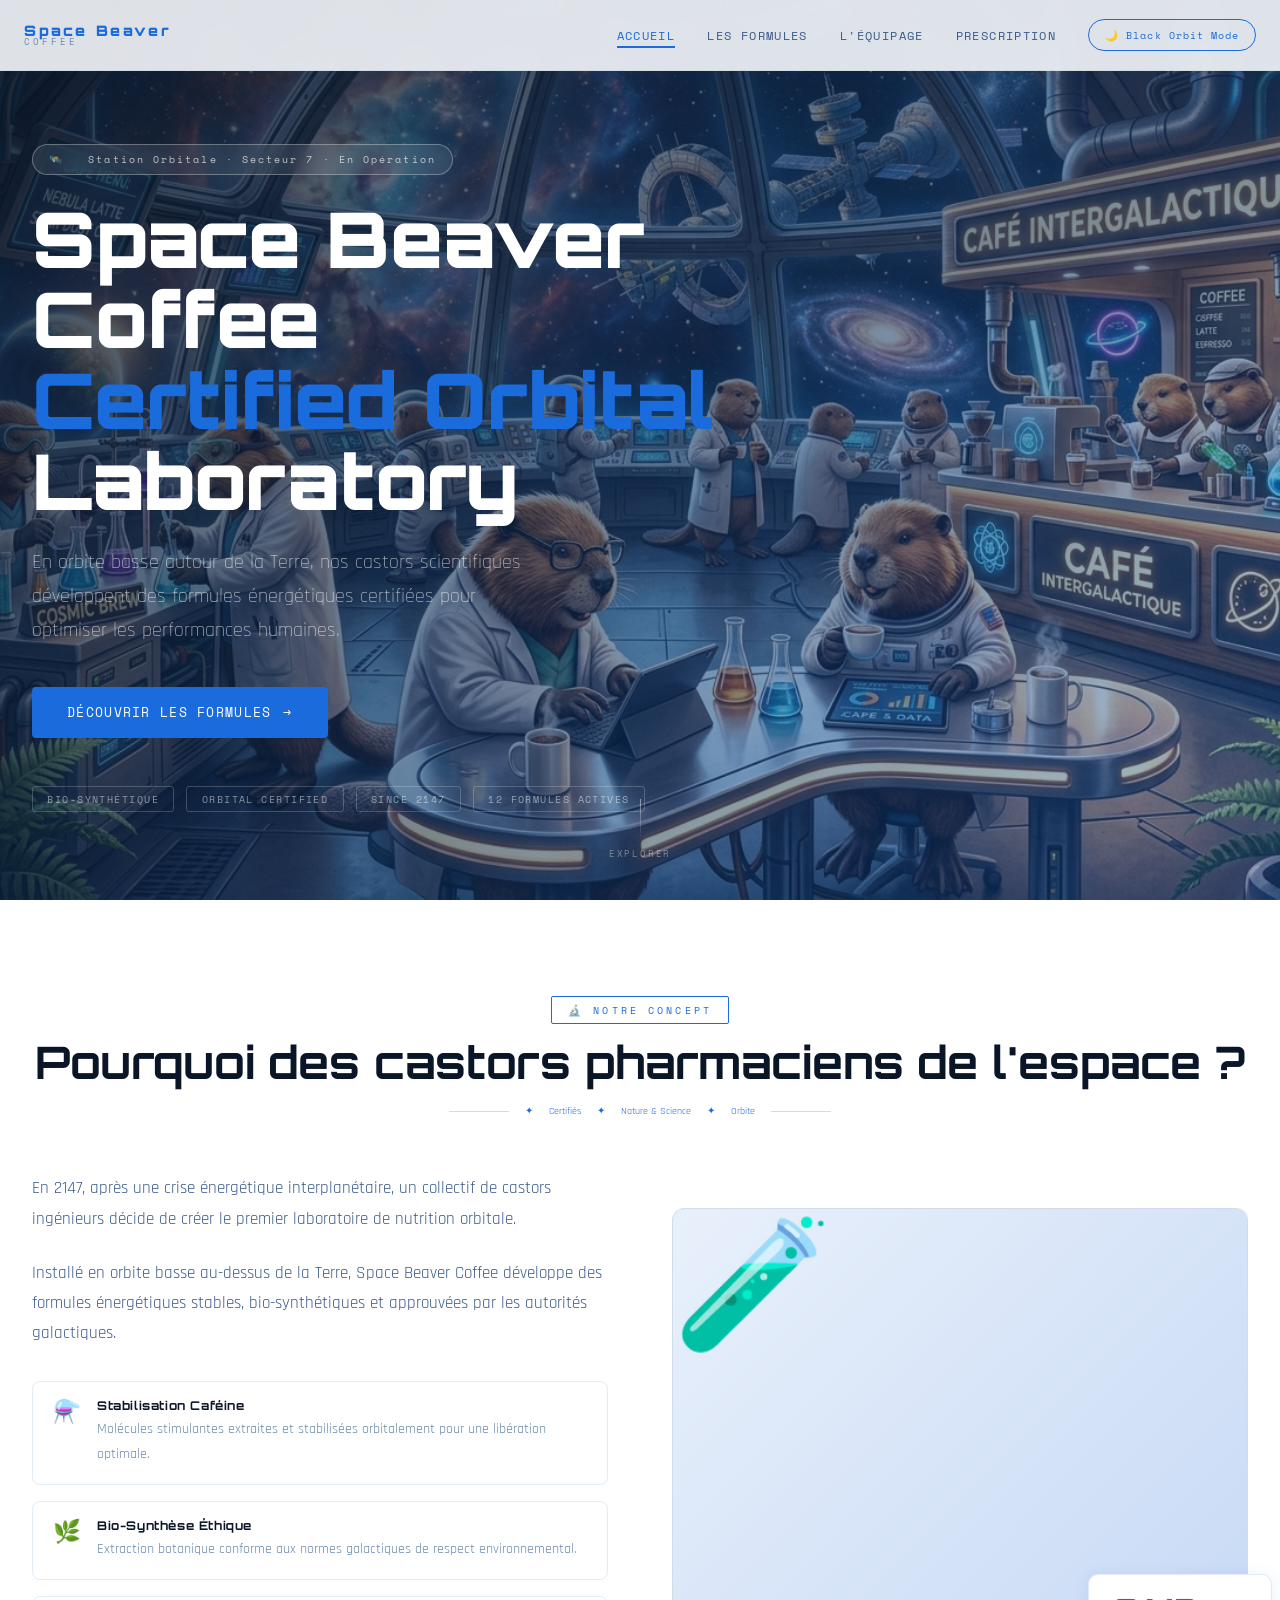
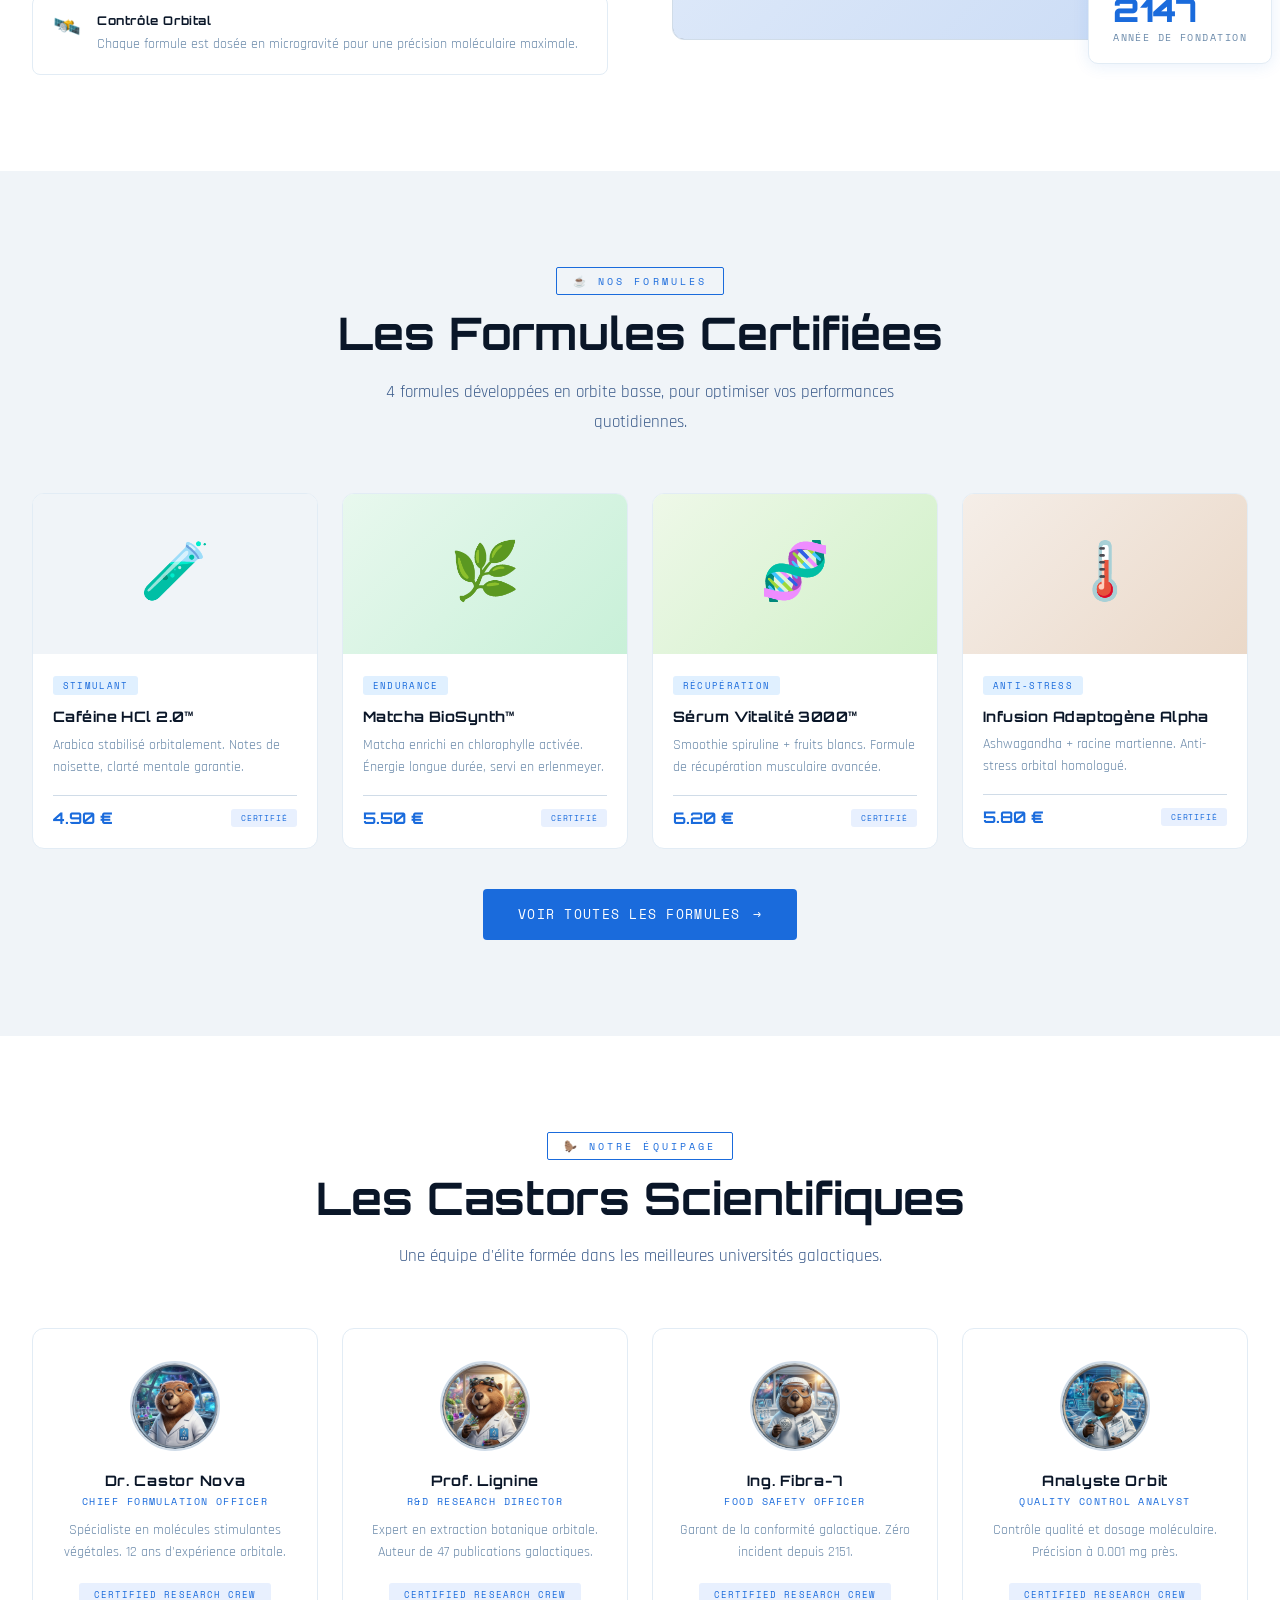
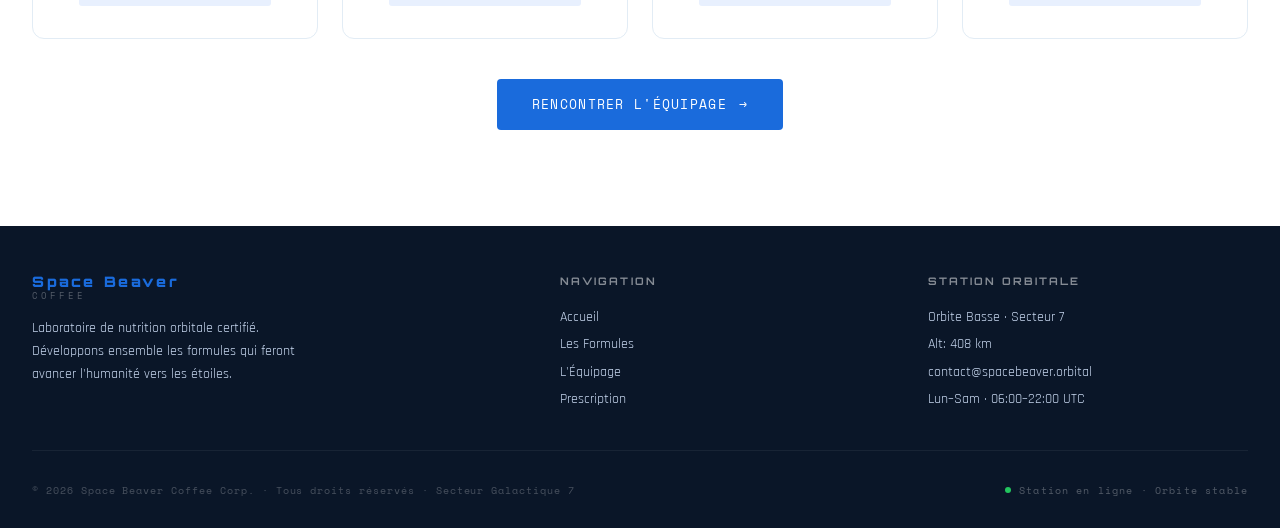
==== commit 64aaf536: "Adding V 0.4" ====
--- a/index.html
+++ b/index.html
@@ -1,144 +1,707 @@
 <!DOCTYPE html>
+<!--
+  index.html — Page d'accueil de Space Beaver Coffee
+  C'est la première page que l'utilisateur voit.
+  Structure générale : navbar → hero → concept → boissons → équipage → footer
+-->
 <html lang="fr">
 <head>
-<meta charset="UTF-8">
-<meta name="viewport" content="width=device-width, initial-scale=1.0">
-
-<title>Space Beaver Coffee</title>
-
-<link rel="stylesheet" href="css/style.css">
-
-<link rel="preconnect" href="https://fonts.googleapis.com">
-<link href="https://fonts.googleapis.com/css2?family=Orbitron:wght@400;600&family=Inter:wght@300;400;500&display=swap" rel="stylesheet">
-
+  <meta charset="UTF-8" />
+  <!-- viewport : indispensable pour que le site s'adapte aux mobiles -->
+  <meta name="viewport" content="width=device-width, initial-scale=1.0" />
+  <title>Space Beaver Coffee — Certified Orbital Laboratory</title>
+  <link rel="stylesheet" href="css/style.css" />
+  <!-- favicon en SVG inline avec l'emoji castor, pas besoin d'un fichier externe -->
+  <link rel="icon" href="data:image/svg+xml,<svg xmlns='http://www.w3.org/2000/svg' viewBox='0 0 100 100'><text y='.9em' font-size='90'>🦫</text></svg>" />
 </head>
-
 <body>
 
-<header>
-
-<div class="container header-flex">
-
-<h1 class="logo">🦫 Space Beaver Coffee</h1>
-
-<nav>
-<ul class="nav-links">
-<li><a href="#">Accueil</a></li>
-<li><a href="#">Menu</a></li>
-<li><a href="#">Crew</a></li>
-<li><a href="#">Contact</a></li>
-</ul>
+
+<!-- ============================================================
+     NAVBAR — barre de navigation fixe
+     Reste visible en haut même quand on scrolle (position: fixed dans le CSS)
+     Sur mobile elle se transforme en menu burger grâce au JS
+     ============================================================ -->
+<nav class="navbar">
+  <div class="nav-container">
+
+    <!-- Logo cliquable qui ramène à l'accueil -->
+    <a href="index.html" class="nav-logo" aria-label="Space Beaver Coffee">
+      <span class="logo-top">Space Beaver</span>
+      <span class="logo-bottom">Coffee</span>
+    </a>
+
+    <!-- Liste des liens de navigation
+         Sur mobile, cette liste est cachée par défaut (max-height: 0 en CSS)
+         et s'ouvre quand on clique sur le burger (JS ajoute la classe .open) -->
+    <ul class="nav-links" id="navLinks">
+      <li><a href="index.html" class="active">Accueil</a></li>
+      <li><a href="menu.html">Les Formules</a></li>
+      <li><a href="crew.html">L'Équipage</a></li>
+      <li><a href="contact.html">Prescription</a></li>
+      <!-- Bouton pour basculer entre mode jour et nuit
+           Le texte est mis à jour par le JS selon le mode actif -->
+      <li>
+        <button class="mode-toggle" aria-label="Basculer le mode">🌙 Black Orbit Mode</button>
+      </li>
+    </ul>
+
+    <!-- Bouton burger pour mobile (3 traits → croix quand ouvert)
+         Caché sur desktop via CSS, visible sur mobile -->
+    <button class="burger" id="burger" aria-label="Menu mobile">
+      <span></span>
+      <span></span>
+      <span></span>
+    </button>
+
+  </div>
 </nav>
 
-<button id="toggleTheme" class="theme-btn">Mode Nuit</button>
-
-</div>
-
-</header>
-
-
-<section class="hero">
-
-<div class="container hero-grid">
-
-<div class="hero-text">
-
-<h2>Bienvenue dans notre laboratoire caféiné</h2>
-
-<p>
-Depuis l'orbite basse jusqu'aux stations profondes,
-les ingénieurs de Space Beaver Coffee développent
-des formules énergétiques certifiées pour toutes les missions.
-</p>
-
-<p>
-Chaque café est conçu comme une expérience scientifique :
-équilibre aromatique, précision nutritionnelle et
-plaisir gustatif.
-</p>
-
-<a class="btn">Découvrir les Formules</a>
-
-</div>
-
-<div class="hero-visual">
-🦫☕🚀
-</div>
-
-</div>
+
+<!-- ============================================================
+     SECTION HERO — Grande image plein écran d'entrée
+     Deux fonds superposés (jour et nuit), on bascule avec opacity en CSS
+     Le texte est différent selon le mode actif (.day-content / .night-content)
+
+     Images à placer dans assets/images/ :
+     - hero-lab-day.png   → labo avec castors en tenue blanche
+     - hero-lab-night.png → même labo version sombre néon
+     ============================================================ -->
+<section class="hero" id="hero">
+
+  <!-- Fond jour (opacity 1 par défaut, passe à 0 en mode nuit via CSS) -->
+  <div class="hero-bg hero-bg-day"></div>
+
+  <!-- Fond nuit (opacity 0 par défaut, passe à 1 en mode nuit via CSS) -->
+  <div class="hero-bg hero-bg-night"></div>
+
+  <!-- Overlay sombre pour que le texte blanc reste lisible sur la photo -->
+  <div class="hero-overlay"></div>
+
+  <div class="hero-content">
+
+    <!-- Contenu affiché en MODE JOUR -->
+    <div class="day-content">
+      <div class="hero-badge">
+        🛰️ &nbsp; Station Orbitale · Secteur 7 · En Opération
+      </div>
+      <h1 class="hero-title">
+        Space Beaver Coffee
+        <span>Certified Orbital</span>
+        Laboratory
+      </h1>
+      <p class="hero-subtitle">
+        En orbite basse autour de la Terre, nos castors scientifiques
+        développent des formules énergétiques certifiées pour optimiser
+        les performances humaines.
+      </p>
+      <a href="menu.html" class="hero-cta">
+        Découvrir les Formules <span class="arrow">→</span>
+      </a>
+      <div class="hero-tags">
+        <span class="hero-tag">Bio-Synthétique</span>
+        <span class="hero-tag">Orbital Certified</span>
+        <span class="hero-tag">Since 2147</span>
+        <span class="hero-tag">12 Formules Actives</span>
+      </div>
+    </div>
+
+    <!-- Contenu affiché en MODE NUIT
+         (display:none par défaut, devient display:block quand dark-mode est actif) -->
+    <div class="night-content">
+      <div class="hero-badge" style="border-color:rgba(176,38,255,0.5);color:rgba(176,38,255,0.9);">
+        ⚠️ &nbsp; ACCÈS RESTREINT · PROTOCOLE NOCTURNE ACTIVÉ
+      </div>
+      <h1 class="hero-title">
+        Black Orbit
+        <span style="color:#b026ff;">Laboratory</span>
+      </h1>
+      <p class="hero-subtitle" style="color:rgba(200,170,255,0.8);">
+        Lorsque la station passe dans l'ombre, certains protocoles
+        scientifiques continuent… Des expériences non autorisées commencent.
+      </p>
+      <a href="menu.html" class="hero-cta" style="background:#b026ff;">
+        Accéder aux Expériences <span class="arrow">→</span>
+      </a>
+      <div class="hero-tags">
+        <span class="hero-tag" style="border-color:rgba(176,38,255,0.3);color:rgba(176,38,255,0.6);">Non-Homologué</span>
+        <span class="hero-tag" style="border-color:rgba(0,245,212,0.3);color:rgba(0,245,212,0.5);">Expérimental</span>
+        <span class="hero-tag" style="border-color:rgba(176,38,255,0.3);color:rgba(176,38,255,0.6);">Interdit × 12 Systèmes</span>
+        <span class="hero-tag" style="border-color:rgba(0,245,212,0.3);color:rgba(0,245,212,0.5);">Données Classifiées</span>
+      </div>
+    </div>
+
+  </div>
+
+  <!-- Indicateur visuel qui invite à scroller vers le bas -->
+  <div class="hero-scroll">
+    <div class="scroll-line"></div>
+    <span>Explorer</span>
+  </div>
 
 </section>
 
 
-<section class="drinks">
-
-<div class="container">
-
-<h2 class="section-title">Formules Café Certifiées</h2>
-
-<div class="cards">
-
-<div class="card">
-
-<div class="icon">☕</div>
-
-<h3>Orbital Espresso</h3>
-
-<p>
-Shot ultra concentré conçu pour les phases
-de décollage mental.
-</p>
-
-<span class="tag">BOOST</span>
-
-</div>
-
-
-<div class="card">
-
-<div class="icon">🧪</div>
-
-<h3>Nebula Latte</h3>
-
-<p>
-Lait mousseux enrichi en arômes stellaires
-pour une navigation douce.
-</p>
-
-<span class="tag">SMOOTH</span>
-
-</div>
-
-
-<div class="card">
-
-<div class="icon">🚀</div>
-
-<h3>Quantum Cappuccino</h3>
-
-<p>
-Un mélange équilibré pour maintenir
-la stabilité cognitive en mission.
-</p>
-
-<span class="tag">BALANCE</span>
-
-</div>
-
-</div>
-
-</div>
-
+<!-- ============================================================
+     SECTION CONCEPT — Histoire et valeurs du labo
+     Grille 2 colonnes : texte à gauche, image à droite
+     Même principe jour/nuit avec .day-content et .night-content
+
+     Images à placer dans assets/images/ :
+     - concept-lab-day.png   → labo lumineux, castors en blouse
+     - concept-lab-night.png → labo sombre avec fioles néon
+     ============================================================ -->
+<section class="concept" id="concept">
+  <div class="concept-inner">
+
+    <!-- En-tête de section : label + titre + séparateur décoratif -->
+    <div class="section-header reveal">
+
+      <div class="day-content">
+        <span class="section-label">🔬 Notre Concept</span>
+        <h2 class="section-title">Pourquoi des castors pharmaciens de l'espace ?</h2>
+        <div class="section-divider">
+          <span class="divider-line"></span>
+          <span class="divider-dot">✦</span>
+          <span class="divider-dot">Certifiés</span>
+          <span class="divider-dot">✦</span>
+          <span class="divider-dot">Nature & Science</span>
+          <span class="divider-dot">✦</span>
+          <span class="divider-dot">Orbite</span>
+          <span class="divider-line"></span>
+        </div>
+      </div>
+
+      <div class="night-content">
+        <span class="section-label" style="border-color:#b026ff;color:#b026ff;">⚗️ Protocole Nocturne</span>
+        <h2 class="section-title">Que cachent nos castors de l'espace ?</h2>
+        <div class="section-divider">
+          <span class="divider-line"></span>
+          <span class="divider-dot" style="color:#b026ff;">◈</span>
+          <span class="divider-dot" style="color:#9ab0d4;">Illegal</span>
+          <span class="divider-dot" style="color:#b026ff;">◈</span>
+          <span class="divider-dot" style="color:#9ab0d4;">Experimental</span>
+          <span class="divider-dot" style="color:#b026ff;">◈</span>
+          <span class="divider-dot" style="color:#9ab0d4;">Secret</span>
+          <span class="divider-line"></span>
+        </div>
+      </div>
+
+    </div>
+
+    <!-- Grille concept : 2 colonnes sur desktop, 1 colonne sur mobile -->
+    <div class="concept-grid">
+
+      <!-- Colonne gauche : texte descriptif + liste de features -->
+      <div class="concept-text reveal">
+
+        <!-- Texte MODE JOUR -->
+        <div class="day-content">
+          <p>En 2147, après une crise énergétique interplanétaire, un collectif de castors ingénieurs décide de créer le premier laboratoire de nutrition orbitale.</p>
+          <p>Installé en orbite basse au-dessus de la Terre, Space Beaver Coffee développe des formules énergétiques stables, bio-synthétiques et approuvées par les autorités galactiques.</p>
+          <div class="concept-features">
+            <div class="concept-feature">
+              <span class="feature-icon">⚗️</span>
+              <div class="feature-text">
+                <strong>Stabilisation Caféine</strong>
+                <p>Molécules stimulantes extraites et stabilisées orbitalement pour une libération optimale.</p>
+              </div>
+            </div>
+            <div class="concept-feature">
+              <span class="feature-icon">🌿</span>
+              <div class="feature-text">
+                <strong>Bio-Synthèse Éthique</strong>
+                <p>Extraction botanique conforme aux normes galactiques de respect environnemental.</p>
+              </div>
+            </div>
+            <div class="concept-feature">
+              <span class="feature-icon">🛰️</span>
+              <div class="feature-text">
+                <strong>Contrôle Orbital</strong>
+                <p>Chaque formule est dosée en microgravité pour une précision moléculaire maximale.</p>
+              </div>
+            </div>
+          </div>
+        </div>
+
+        <!-- Texte MODE NUIT -->
+        <div class="night-content">
+          <p>Lorsque la station passe en orbite côté obscur, le laboratoire bascule. Les castors les plus brillants restent après la fermeture.</p>
+          <p>Ils testent des formules non autorisées. Des stimulants instables. Des recettes interdites dans 12 systèmes stellaires.</p>
+          <blockquote style="font-family:'Space Mono',monospace;font-size:0.8rem;color:#b026ff;border-left:2px solid #b026ff;padding-left:1rem;margin:1.5rem 0;font-style:italic;">
+            "La science n'avance que dans l'ombre."
+          </blockquote>
+          <div class="concept-features">
+            <div class="concept-feature">
+              <span class="feature-icon">🧨</span>
+              <div class="feature-text">
+                <strong>Réactions Instables</strong>
+                <p>Des molécules trop puissantes pour la certification. Pour les véritables aventuriers.</p>
+              </div>
+            </div>
+            <div class="concept-feature">
+              <span class="feature-icon">🔮</span>
+              <div class="feature-text">
+                <strong>Formules Secrètes</strong>
+                <p>Recettes non répertoriées. Effets non documentés. Satisfactions garanties.</p>
+              </div>
+            </div>
+            <div class="concept-feature">
+              <span class="feature-icon">☣️</span>
+              <div class="feature-text">
+                <strong>Zone Expérimentale</strong>
+                <p>Territoire scientifique clandestin. Accès sur invitation du Dr. Beaverstein uniquement.</p>
+              </div>
+            </div>
+          </div>
+        </div>
+
+      </div>
+
+      <!-- Colonne droite : image du labo
+           On affiche concept-lab-day.png ou concept-lab-night.png selon le mode
+           Si l'image est absente, onerror déclenche l'affichage du fallback emoji -->
+      <div class="concept-visual reveal">
+        <div class="concept-image-frame">
+
+          <!-- Image MODE JOUR
+               onerror : si le fichier PNG n'existe pas, on cache l'img
+               et on affiche le div fallback juste après -->
+          <img
+            class="concept-img day-content"
+            src="assets/images/concept-lab-day.png"
+            alt="Laboratoire orbital certifié — mode jour"
+            onerror="this.style.display='none'; this.nextElementSibling.style.display='flex';"
+          />
+          <!-- Fallback jour (emoji) si l'image ne charge pas -->
+          <div class="concept-img-fallback day-content">🧪</div>
+
+          <!-- Image MODE NUIT -->
+          <img
+            class="concept-img night-content"
+            src="assets/images/concept-lab-night.png"
+            alt="Black Orbit Lab — expériences clandestines"
+            onerror="this.style.display='none'; this.nextElementSibling.style.display='flex';"
+          />
+          <!-- Fallback nuit (emoji) si l'image ne charge pas -->
+          <div class="concept-img-fallback night-content" style="background:linear-gradient(135deg,#0d0520,#1a0840);">⚗️</div>
+
+        </div>
+
+        <!-- Petite carte statistique superposée en bas à droite de l'image -->
+        <div class="concept-overlay-card">
+          <div class="day-content">
+            <span class="overlay-stat">2147</span>
+            <span class="overlay-label">Année de fondation</span>
+          </div>
+          <div class="night-content">
+            <span class="overlay-stat" style="color:#b026ff;text-shadow:0 0 20px rgba(176,38,255,0.8);">404</span>
+            <span class="overlay-label">Formules non homologuées</span>
+          </div>
+        </div>
+
+      </div>
+
+    </div>
+  </div>
 </section>
 
 
+<!-- ============================================================
+     SECTION BOISSONS — Aperçu des 4 produits phares
+     Les cartes sont dans une CSS Grid auto-fill (responsive automatique)
+     .day-grid et .night-grid gèrent le basculement des cartes
+     ============================================================ -->
+<section class="products-section" id="boissons">
+  <div class="products-inner">
+
+    <div class="section-header reveal">
+      <div class="day-content">
+        <span class="section-label">☕ Nos Formules</span>
+        <h2 class="section-title">Les Formules Certifiées</h2>
+        <p class="section-desc">4 formules développées en orbite basse, pour optimiser vos performances quotidiennes.</p>
+      </div>
+      <div class="night-content">
+        <span class="section-label" style="border-color:#b026ff;color:#b026ff;">☠️ Formules Interdites</span>
+        <h2 class="section-title">Expériences Nocturnes</h2>
+        <p class="section-desc" style="color:#9ab0d4;">Des formules trop puissantes pour la certification officielle.</p>
+      </div>
+    </div>
+
+    <div class="products-grid">
+
+      <!-- Cartes MODE JOUR
+           display:contents sur .day-grid pour que les cartes
+           s'insèrent directement dans la grille parente -->
+      <div class="day-grid">
+
+        <article class="product-card reveal">
+          <div class="card-image">
+            <div class="card-emoji">🧪</div>
+          </div>
+          <div class="card-content">
+            <span class="card-tag">Stimulant</span>
+            <h3 class="card-title">Caféine HCl 2.0™</h3>
+            <p class="card-desc">Arabica stabilisé orbitalement. Notes de noisette, clarté mentale garantie.</p>
+            <div class="card-footer">
+              <span class="card-price">4.90 €</span>
+              <span class="card-badge">Certifié</span>
+            </div>
+          </div>
+        </article>
+
+        <article class="product-card reveal">
+          <div class="card-image" style="background:linear-gradient(135deg,#e8f8ee,#c8f0d8);">
+            <div class="card-emoji">🌿</div>
+          </div>
+          <div class="card-content">
+            <span class="card-tag">Endurance</span>
+            <h3 class="card-title">Matcha BioSynth™</h3>
+            <p class="card-desc">Matcha enrichi en chlorophylle activée. Énergie longue durée, servi en erlenmeyer.</p>
+            <div class="card-footer">
+              <span class="card-price">5.50 €</span>
+              <span class="card-badge">Certifié</span>
+            </div>
+          </div>
+        </article>
+
+        <article class="product-card reveal">
+          <div class="card-image" style="background:linear-gradient(135deg,#eef8e8,#d0f0c8);">
+            <div class="card-emoji">🧬</div>
+          </div>
+          <div class="card-content">
+            <span class="card-tag">Récupération</span>
+            <h3 class="card-title">Sérum Vitalité 3000™</h3>
+            <p class="card-desc">Smoothie spiruline + fruits blancs. Formule de récupération musculaire avancée.</p>
+            <div class="card-footer">
+              <span class="card-price">6.20 €</span>
+              <span class="card-badge">Certifié</span>
+            </div>
+          </div>
+        </article>
+
+        <article class="product-card reveal">
+          <div class="card-image" style="background:linear-gradient(135deg,#f5eee8,#ead8c8);">
+            <div class="card-emoji">🌡️</div>
+          </div>
+          <div class="card-content">
+            <span class="card-tag">Anti-Stress</span>
+            <h3 class="card-title">Infusion Adaptogène Alpha</h3>
+            <p class="card-desc">Ashwagandha + racine martienne. Anti-stress orbital homologué.</p>
+            <div class="card-footer">
+              <span class="card-price">5.80 €</span>
+              <span class="card-badge">Certifié</span>
+            </div>
+          </div>
+        </article>
+
+      </div><!-- fin day-grid boissons -->
+
+      <!-- Cartes MODE NUIT -->
+      <div class="night-grid">
+
+        <article class="product-card reveal">
+          <div class="card-image" style="background:linear-gradient(135deg,#0d0520,#1a0840);">
+            <div class="card-emoji" style="filter:drop-shadow(0 0 15px #b026ff);">☕</div>
+          </div>
+          <div class="card-content">
+            <span class="card-tag">⚠️ Non-Homologué</span>
+            <h3 class="card-title">Dark Matter Espresso</h3>
+            <p class="card-desc">Triple extraction. Caféine concentrée instable. Interdit aux mineurs interstellaires.</p>
+            <div class="card-footer">
+              <span class="card-price">6.66 €</span>
+              <span class="card-badge">Experimental</span>
+            </div>
+          </div>
+        </article>
+
+        <article class="product-card reveal">
+          <div class="card-image" style="background:linear-gradient(135deg,#001a10,#003320);">
+            <div class="card-emoji" style="filter:drop-shadow(0 0 15px #00f5d4);">🌿</div>
+          </div>
+          <div class="card-content">
+            <span class="card-tag">⚗️ Particules Actives</span>
+            <h3 class="card-title">Plasma Matcha X</h3>
+            <p class="card-desc">Matcha enrichi en particules actives. Glow vert néon. Effets… variables.</p>
+            <div class="card-footer">
+              <span class="card-price">7.77 €</span>
+              <span class="card-badge">Experimental</span>
+            </div>
+          </div>
+        </article>
+
+        <article class="product-card reveal">
+          <div class="card-image" style="background:linear-gradient(135deg,#1a0010,#400030);">
+            <div class="card-emoji" style="filter:drop-shadow(0 0 15px #ff00aa);">🧬</div>
+          </div>
+          <div class="card-content">
+            <span class="card-tag">🔮 Formule Secrète</span>
+            <h3 class="card-title">Sérum Dopamine-404</h3>
+            <p class="card-desc">Milkshake ultra sucré + stimulant mystère. Formule non documentée.</p>
+            <div class="card-footer">
+              <span class="card-price">8.88 €</span>
+              <span class="card-badge">Experimental</span>
+            </div>
+          </div>
+        </article>
+
+        <article class="product-card reveal">
+          <div class="card-image" style="background:linear-gradient(135deg,#000d1a,#001a35);">
+            <div class="card-emoji" style="filter:drop-shadow(0 0 15px #00aaff);">⚡</div>
+          </div>
+          <div class="card-content">
+            <span class="card-tag">☣️ Effet Rapide</span>
+            <h3 class="card-title">Élixir Nebula Shot</h3>
+            <p class="card-desc">Shot court, effet rapide. Non homologué. Responsabilité déclinée.</p>
+            <div class="card-footer">
+              <span class="card-price">9.99 €</span>
+              <span class="card-badge">Experimental</span>
+            </div>
+          </div>
+        </article>
+
+      </div><!-- fin night-grid boissons -->
+
+    </div><!-- fin products-grid -->
+
+    <!-- Bouton centré sous les cartes pour aller vers la page menu complète -->
+    <div style="text-align:center;margin-top:2.5rem;" class="reveal">
+      <a href="menu.html" class="hero-cta">
+        Voir toutes les formules <span class="arrow">→</span>
+      </a>
+    </div>
+
+  </div>
+</section>
+
+
+<!-- ============================================================
+     SECTION ÉQUIPAGE — Aperçu des 4 membres
+     Les avatars utilisent des PNG dans assets/images/
+     Si l'image est absente, onerror ajoute .img-error sur le wrapper
+     et le CSS affiche l'emoji fallback à la place
+     ============================================================ -->
+<section class="crew-section" id="equipe">
+  <div class="crew-inner">
+
+    <div class="section-header reveal">
+      <div class="day-content">
+        <span class="section-label">🦫 Notre Équipage</span>
+        <h2 class="section-title">Les Castors Scientifiques</h2>
+        <p class="section-desc">Une équipe d'élite formée dans les meilleures universités galactiques.</p>
+      </div>
+      <div class="night-content">
+        <span class="section-label" style="border-color:#b026ff;color:#b026ff;">🕶️ L'Équipe Nocturne</span>
+        <h2 class="section-title">Division Expérimentale</h2>
+        <p class="section-desc" style="color:#9ab0d4;">Les renegats de la science orbitale. Ils opèrent dans l'ombre.</p>
+      </div>
+    </div>
+
+    <div class="crew-grid">
+
+      <!-- Membres MODE JOUR
+           Fichiers attendus : castor-nova.png / prof-lignine.png
+                               fibra-7.png / analyste-orbit.png -->
+      <div class="day-grid">
+
+        <div class="crew-card reveal">
+          <div class="crew-avatar">
+            <img
+              class="crew-avatar-img"
+              src="assets/images/castor-nova.png"
+              alt="Dr. Castor Nova"
+              onerror="this.closest('.crew-avatar').classList.add('img-error')"
+            />
+            <span class="crew-avatar-fallback">🧑‍🔬</span>
+          </div>
+          <h3 class="crew-name">Dr. Castor Nova</h3>
+          <p class="crew-role">Chief Formulation Officer</p>
+          <p class="crew-desc">Spécialiste en molécules stimulantes végétales. 12 ans d'expérience orbitale.</p>
+          <span class="crew-badge">Certified Research Crew</span>
+        </div>
+
+        <div class="crew-card reveal">
+          <div class="crew-avatar">
+            <img
+              class="crew-avatar-img"
+              src="assets/images/prof-lignine.png"
+              alt="Prof. Lignine"
+              onerror="this.closest('.crew-avatar').classList.add('img-error')"
+            />
+            <span class="crew-avatar-fallback">🔬</span>
+          </div>
+          <h3 class="crew-name">Prof. Lignine</h3>
+          <p class="crew-role">R&D Research Director</p>
+          <p class="crew-desc">Expert en extraction botanique orbitale. Auteur de 47 publications galactiques.</p>
+          <span class="crew-badge">Certified Research Crew</span>
+        </div>
+
+        <div class="crew-card reveal">
+          <div class="crew-avatar">
+            <img
+              class="crew-avatar-img"
+              src="assets/images/fibra-7.png"
+              alt="Ing. Fibra-7"
+              onerror="this.closest('.crew-avatar').classList.add('img-error')"
+            />
+            <span class="crew-avatar-fallback">🧬</span>
+          </div>
+          <h3 class="crew-name">Ing. Fibra-7</h3>
+          <p class="crew-role">Food Safety Officer</p>
+          <p class="crew-desc">Garant de la conformité galactique. Zéro incident depuis 2151.</p>
+          <span class="crew-badge">Certified Research Crew</span>
+        </div>
+
+        <div class="crew-card reveal">
+          <div class="crew-avatar">
+            <img
+              class="crew-avatar-img"
+              src="assets/images/analyste-orbit.png"
+              alt="Analyste Orbit"
+              onerror="this.closest('.crew-avatar').classList.add('img-error')"
+            />
+            <span class="crew-avatar-fallback">📡</span>
+          </div>
+          <h3 class="crew-name">Analyste Orbit</h3>
+          <p class="crew-role">Quality Control Analyst</p>
+          <p class="crew-desc">Contrôle qualité et dosage moléculaire. Précision à 0.001 mg près.</p>
+          <span class="crew-badge">Certified Research Crew</span>
+        </div>
+
+      </div><!-- fin day-grid équipage -->
+
+      <!-- Membres MODE NUIT
+           Fichiers attendus : dr-beaverstein.png / dark-lignine.png
+                               agent-beta42.png / shadow-fibra.png -->
+      <div class="night-grid">
+
+        <div class="crew-card reveal" style="border-color:rgba(176,38,255,0.2);">
+          <div class="crew-avatar" style="border-color:rgba(176,38,255,0.4);">
+            <img
+              class="crew-avatar-img"
+              src="assets/images/dr-beaverstein.png"
+              alt="Dr. Beaverstein"
+              onerror="this.closest('.crew-avatar').classList.add('img-error')"
+            />
+            <span class="crew-avatar-fallback" style="filter:drop-shadow(0 0 10px #b026ff);">🧪</span>
+          </div>
+          <h3 class="crew-name">Dr. Beaverstein</h3>
+          <p class="crew-role" style="color:#b026ff;">Ancien Certifié · Rebelle</p>
+          <p class="crew-desc">Scientifique certifié devenu renegat. Créateur des formules les plus instables.</p>
+          <span class="crew-badge">Experimental Division</span>
+        </div>
+
+        <div class="crew-card reveal" style="border-color:rgba(176,38,255,0.2);">
+          <div class="crew-avatar" style="border-color:rgba(176,38,255,0.4);">
+            <img
+              class="crew-avatar-img"
+              src="assets/images/dark-lignine.png"
+              alt="Prof. Dark Lignine"
+              onerror="this.closest('.crew-avatar').classList.add('img-error')"
+            />
+            <span class="crew-avatar-fallback" style="filter:drop-shadow(0 0 10px #b026ff);">💀</span>
+          </div>
+          <h3 class="crew-name">Prof. Dark Lignine</h3>
+          <p class="crew-role" style="color:#b026ff;">Réactions Instables</p>
+          <p class="crew-desc">Spécialiste des réactions chimiques non documentées. Ne lit pas les notices.</p>
+          <span class="crew-badge">Experimental Division</span>
+        </div>
+
+        <div class="crew-card reveal" style="border-color:rgba(176,38,255,0.2);">
+          <div class="crew-avatar" style="border-color:rgba(0,245,212,0.4);">
+            <img
+              class="crew-avatar-img"
+              src="assets/images/agent-beta42.png"
+              alt="Agent Beta-42"
+              onerror="this.closest('.crew-avatar').classList.add('img-error')"
+            />
+            <span class="crew-avatar-fallback" style="filter:drop-shadow(0 0 10px #00f5d4);">🔮</span>
+          </div>
+          <h3 class="crew-name">Agent Beta-42</h3>
+          <p class="crew-role" style="color:#00f5d4;">Manipulation Moléculaire</p>
+          <p class="crew-desc">Identité classifiée. Manipulation moléculaire expérimentale. Niveau : EXTRÊME.</p>
+          <span class="crew-badge">Experimental Division</span>
+        </div>
+
+        <div class="crew-card reveal" style="border-color:rgba(176,38,255,0.2);">
+          <div class="crew-avatar" style="border-color:rgba(0,245,212,0.4);">
+            <img
+              class="crew-avatar-img"
+              src="assets/images/shadow-fibra.png"
+              alt="Shadow Fibra"
+              onerror="this.closest('.crew-avatar').classList.add('img-error')"
+            />
+            <span class="crew-avatar-fallback" style="filter:drop-shadow(0 0 10px #00f5d4);">🕶️</span>
+          </div>
+          <h3 class="crew-name">Shadow Fibra</h3>
+          <p class="crew-role" style="color:#00f5d4;">Opérations Nocturnes</p>
+          <p class="crew-desc">Responsable des opérations nocturnes. Coordonne les livraisons clandestines.</p>
+          <span class="crew-badge">Experimental Division</span>
+        </div>
+
+      </div><!-- fin night-grid équipage -->
+
+    </div><!-- fin crew-grid -->
+
+    <div style="text-align:center;margin-top:2.5rem;" class="reveal">
+      <a href="crew.html" class="hero-cta">
+        Rencontrer l'équipage <span class="arrow">→</span>
+      </a>
+    </div>
+
+  </div>
+</section>
+
+
+<!-- ============================================================
+     FOOTER — Pied de page commun à toutes les pages
+     Grille 3 colonnes : logo + 2 colonnes de liens
+     .footer-year est rempli automatiquement par le JS
+     ============================================================ -->
 <footer>
-
-<p>© 2147 Space Beaver Coffee</p>
-
+  <div class="footer-inner">
+
+    <div class="footer-top">
+      <div class="footer-brand">
+        <div class="nav-logo" style="margin-bottom:1rem;">
+          <span class="logo-top">Space Beaver</span>
+          <span class="logo-bottom">Coffee</span>
+        </div>
+        <p>Laboratoire de nutrition orbitale certifié. Développons ensemble les formules qui feront avancer l'humanité vers les étoiles.</p>
+      </div>
+
+      <div class="footer-col">
+        <h4>Navigation</h4>
+        <a href="index.html">Accueil</a>
+        <a href="menu.html">Les Formules</a>
+        <a href="crew.html">L'Équipage</a>
+        <a href="contact.html">Prescription</a>
+      </div>
+
+      <div class="footer-col">
+        <h4>Station Orbitale</h4>
+        <a href="#">Orbite Basse · Secteur 7</a>
+        <a href="#">Alt: 408 km</a>
+        <a href="#">contact@spacebeaver.orbital</a>
+        <a href="#">Lun–Sam · 06:00–22:00 UTC</a>
+      </div>
+    </div>
+
+    <div class="footer-bottom">
+      <p class="footer-copy">© <span class="footer-year"></span> Space Beaver Coffee Corp. · Tous droits réservés · Secteur Galactique 7</p>
+      <!-- Point vert animé qui indique que la station est "en ligne" -->
+      <div class="footer-status">
+        <div class="status-dot"></div>
+        <span>Station en ligne · Orbite stable</span>
+      </div>
+    </div>
+
+  </div>
 </footer>
 
+
+<!-- Le script est chargé EN DERNIER pour que tout le HTML soit déjà
+     présent dans le DOM quand le JS s'exécute -->
 <script src="js/main.js"></script>
-
 </body>
 </html>
--- a/css/style.css
+++ b/css/style.css
@@ -1,187 +1,1545 @@
-*{
-margin:0;
-padding:0;
-box-sizing:border-box;
-}
-
-body{
-font-family:'Inter',sans-serif;
-background:#f5f7fa;
-color:#1a1a1a;
-transition:0.3s;
-}
-
-/* container */
-
-.container{
-width:90%;
-max-width:1200px;
-margin:auto;
-}
-
-/* header */
-
-header{
-background:white;
-padding:20px 0;
-border-bottom:1px solid #ddd;
-}
-
-.header-flex{
-display:flex;
-justify-content:space-between;
-align-items:center;
-}
-
-.logo{
-font-family:'Orbitron';
-font-size:22px;
-}
-
-.nav-links{
-display:flex;
-gap:20px;
-list-style:none;
-}
-
-.nav-links a{
-text-decoration:none;
-color:#333;
-font-weight:500;
-}
-
-/* bouton theme */
-
-.theme-btn{
-padding:8px 16px;
-border:none;
-background:#111;
-color:white;
-border-radius:6px;
-cursor:pointer;
-}
-
-/* hero */
-
-.hero{
-padding:80px 0;
-}
-
-.hero-grid{
-display:grid;
-grid-template-columns:1fr 1fr;
-align-items:center;
-gap:40px;
-}
-
-.hero h2{
-font-family:'Orbitron';
-font-size:36px;
-margin-bottom:20px;
-}
-
-.hero p{
-margin-bottom:15px;
-color:#555;
-}
-
-.hero-visual{
-font-size:80px;
-text-align:center;
-}
-
-.btn{
-display:inline-block;
-margin-top:20px;
-padding:12px 22px;
-background:#4a7cff;
-color:white;
-border-radius:8px;
-cursor:pointer;
-}
-
-/* drinks */
-
-.drinks{
-padding:80px 0;
-background:#eef3ff;
-}
-
-.section-title{
-text-align:center;
-font-family:'Orbitron';
-margin-bottom:50px;
-}
-
-.cards{
-display:grid;
-grid-template-columns:repeat(3,1fr);
-gap:30px;
-}
-
-.card{
-background:white;
-padding:30px;
-border-radius:12px;
-text-align:center;
-box-shadow:0 5px 20px rgba(0,0,0,0.05);
-}
-
-.icon{
-font-size:40px;
-margin-bottom:15px;
-}
-
-.tag{
-display:inline-block;
-margin-top:10px;
-background:#4a7cff;
-color:white;
-padding:4px 10px;
-border-radius:20px;
-font-size:12px;
-}
-
-/* footer */
-
-footer{
-text-align:center;
-padding:40px;
-background:#111;
-color:white;
-margin-top:60px;
-}
-
-/* MODE NUIT */
-
-body.dark{
-background:#0b0f1a;
-color:white;
-}
-
-body.dark header{
-background:#101522;
-border-bottom:none;
-}
-
-body.dark .nav-links a{
-color:#ddd;
-}
-
-body.dark .hero p{
-color:#bbb;
-}
-
-body.dark .card{
-background:#151b2c;
-color:white;
-}
-
-body.dark .drinks{
-background:#0e1424;
-}
-
-body.dark .tag{
-background:#00e5ff;
-color:black;
+/* ============================================================
+   style.css — Feuille de style principale de Space Beaver Coffee
+   Organisé par grandes sections pour s'y retrouver facilement
+   ============================================================ */
+
+
+/* ============================================================
+   IMPORT DES POLICES (Google Fonts)
+   Orbitron  → titres futuristes
+   Space Mono → labels techniques, petits textes mono
+   Rajdhani  → corps de texte, plus lisible que Orbitron
+   ============================================================ */
+@import url('https://fonts.googleapis.com/css2?family=Orbitron:wght@400;600;700;900&family=Space+Mono:ital,wght@0,400;0,700;1,400&family=Rajdhani:wght@300;400;600;700&display=swap');
+
+
+/* ============================================================
+   VARIABLES CSS — THÈME JOUR (mode par défaut)
+   Toutes les couleurs sont centralisées ici.
+   Pour changer le thème, on modifie juste ces valeurs.
+   La notation --nom-variable est propre au CSS moderne.
+   ============================================================ */
+:root {
+  /* Fonds */
+  --bg-primary:   #f0f4f8;
+  --bg-secondary: #ffffff;
+  --bg-card:      #ffffff;
+
+  /* Textes */
+  --text-primary:   #0a1628;
+  --text-secondary: #3a5a8a;
+  --text-muted:     #6b8aaa;
+
+  /* Couleur principale (bleu scientifique) */
+  --accent:           #1a6bdc;
+  --accent-hover:     #0f4fa8;
+  --accent-secondary: #00b4d8;
+
+  /* Bordures */
+  --border:      #d0dce8;
+  --border-card: #e2ecf5;
+
+  /* Ombres */
+  --shadow:       0 4px 24px rgba(26,107,220,0.08);
+  --shadow-card:  0 2px 16px rgba(26,107,220,0.10);
+  --shadow-hover: 0 8px 32px rgba(26,107,220,0.18);
+
+  /* Navbar avec flou (effet verre dépoli) */
+  --nav-bg: rgba(240,244,248,0.92);
+
+  /* Dégradé sombre sur le hero pour que le texte reste lisible */
+  --hero-overlay: linear-gradient(135deg, rgba(10,22,40,0.82) 0%, rgba(26,107,220,0.35) 100%);
+
+  /* Badges et tags colorés */
+  --badge-bg:    #e8f0fe;
+  --badge-color: #1a6bdc;
+  --tag-bg:      #e0f0ff;
+
+  /* Pas d'effet glow en mode jour */
+  --glow: none;
+
+  /* Les cartes ne se transforment pas en mode jour */
+  --card-transform: none;
+
+  /* Footer toujours sombre même en mode jour */
+  --footer-bg:   #0a1628;
+  --footer-text: #c8d8f0;
+
+  --hero-text:   #ffffff;
+  --section-alt: #e8f0fb;
+  --input-bg:    #f8faff;
+  --price-color: #1a6bdc;
+}
+
+
+/* ============================================================
+   VARIABLES CSS — THÈME NUIT
+   On écrase les mêmes variables quand .dark-mode est sur le body.
+   Le JS ajoute/retire cette classe au clic sur le bouton toggle.
+   ============================================================ */
+body.dark-mode {
+  --bg-primary:   #070a10;
+  --bg-secondary: #0d1220;
+  --bg-card:      #111827;
+
+  --text-primary:   #e8f0ff;
+  --text-secondary: #9ab0d4;
+  --text-muted:     #5a7090;
+
+  /* Violet néon pour le mode nuit */
+  --accent:           #b026ff;
+  --accent-hover:     #8a00dd;
+  --accent-secondary: #00f5d4;
+
+  --border:      #1e2d45;
+  --border-card: #1a2540;
+
+  /* Ombres violettes lumineuses */
+  --shadow:       0 4px 32px rgba(176,38,255,0.15);
+  --shadow-card:  0 2px 20px rgba(176,38,255,0.12);
+  --shadow-hover: 0 0 40px rgba(176,38,255,0.4), 0 0 80px rgba(176,38,255,0.15);
+
+  --nav-bg: rgba(7,10,16,0.95);
+  --hero-overlay: linear-gradient(135deg, rgba(7,10,16,0.92) 0%, rgba(176,38,255,0.25) 100%);
+
+  --badge-bg:    #1a0a2e;
+  --badge-color: #b026ff;
+  --tag-bg:      #0d1a30;
+
+  /* Effet néon sur certains éléments */
+  --glow: 0 0 20px rgba(176,38,255,0.6), 0 0 60px rgba(176,38,255,0.2);
+
+  /* Les cartes montent légèrement au hover en mode nuit */
+  --card-transform: translateY(-4px);
+
+  --footer-bg:   #050709;
+  --footer-text: #5a7090;
+
+  --hero-text:   #e8f0ff;
+  --section-alt: #0a0f1a;
+  --input-bg:    #0d1220;
+  --price-color: #00f5d4;
+}
+
+
+/* ============================================================
+   RESET DE BASE
+   Remet à zéro les marges/paddings des navigateurs
+   box-sizing: border-box évite les débordements de mise en page
+   ============================================================ */
+*, *::before, *::after {
+  box-sizing: border-box;
+  margin: 0;
+  padding: 0;
+}
+
+html {
+  scroll-behavior: smooth; /* scroll doux quand on clique sur une ancre # */
+}
+
+body {
+  font-family: 'Rajdhani', sans-serif;
+  background-color: var(--bg-primary);
+  color: var(--text-primary);
+  transition: background-color 0.4s ease, color 0.4s ease; /* transition fluide jour/nuit */
+  overflow-x: hidden; /* évite le scroll horizontal non voulu */
+  min-height: 100vh;
+}
+
+/* Étoiles en fond en mode nuit, générées via plusieurs radial-gradient */
+body.dark-mode::before {
+  content: '';
+  position: fixed;
+  top: 0; left: 0;
+  width: 100%; height: 100%;
+  background-image:
+    radial-gradient(1px 1px at 10% 20%, rgba(255,255,255,0.8) 0%, transparent 100%),
+    radial-gradient(1px 1px at 30% 60%, rgba(255,255,255,0.6) 0%, transparent 100%),
+    radial-gradient(1px 1px at 50% 10%, rgba(255,255,255,0.9) 0%, transparent 100%),
+    radial-gradient(1px 1px at 70% 80%, rgba(255,255,255,0.5) 0%, transparent 100%),
+    radial-gradient(1px 1px at 90% 40%, rgba(255,255,255,0.7) 0%, transparent 100%),
+    radial-gradient(1px 1px at 20% 90%, rgba(255,255,255,0.4) 0%, transparent 100%),
+    radial-gradient(1px 1px at 80% 15%, rgba(255,255,255,0.6) 0%, transparent 100%),
+    radial-gradient(2px 2px at 45% 50%, rgba(176,38,255,0.5) 0%, transparent 100%),
+    radial-gradient(2px 2px at 65% 30%, rgba(0,245,212,0.4) 0%, transparent 100%);
+  pointer-events: none; /* ne bloque pas les clics */
+  z-index: 0;
+  animation: twinkle 4s ease-in-out infinite alternate;
+}
+
+@keyframes twinkle {
+  0%   { opacity: 0.6; }
+  100% { opacity: 1; }
+}
+
+/* Réinitialisation rapide pour images et liens */
+img { max-width: 100%; height: auto; display: block; }
+a   { text-decoration: none; color: inherit; }
+ul  { list-style: none; }
+
+
+/* ============================================================
+   NAVBAR — Barre de navigation fixe en haut
+   backdrop-filter: blur donne l'effet "verre dépoli"
+   ============================================================ */
+.navbar {
+  position: fixed;
+  top: 0; left: 0; right: 0;
+  z-index: 1000; /* au-dessus de tout le reste */
+  background: var(--nav-bg);
+  backdrop-filter: blur(16px);
+  -webkit-backdrop-filter: blur(16px); /* préfixe nécessaire pour Safari */
+  border-bottom: 1px solid var(--border);
+  transition: all 0.4s ease;
+  padding: 0 1.5rem;
+}
+
+.nav-container {
+  max-width: 1280px;
+  margin: 0 auto; /* centrage */
+  display: flex;
+  align-items: center;
+  justify-content: space-between;
+  height: 70px;
+}
+
+/* Logo en deux lignes */
+.nav-logo {
+  display: flex;
+  flex-direction: column;
+  line-height: 1;
+}
+
+.logo-top {
+  font-family: 'Orbitron', monospace;
+  font-size: 0.9rem;
+  font-weight: 900;
+  letter-spacing: 0.18em;
+  color: var(--accent);
+  transition: color 0.4s;
+}
+
+.logo-bottom {
+  font-family: 'Space Mono', monospace;
+  font-size: 0.55rem;
+  letter-spacing: 0.35em;
+  color: var(--text-muted);
+  text-transform: uppercase;
+}
+
+body.dark-mode .logo-top {
+  text-shadow: var(--glow);
+}
+
+/* Liens de navigation */
+.nav-links {
+  display: flex;
+  align-items: center;
+  gap: 2rem;
+}
+
+.nav-links a {
+  font-family: 'Space Mono', monospace;
+  font-size: 0.72rem;
+  letter-spacing: 0.12em;
+  text-transform: uppercase;
+  color: var(--text-secondary);
+  transition: color 0.3s;
+  position: relative;
+  padding-bottom: 4px;
+}
+
+/* Soulignement animé au hover : ::after part de width:0 → width:100% */
+.nav-links a::after {
+  content: '';
+  position: absolute;
+  bottom: 0; left: 0;
+  width: 0;
+  height: 2px;
+  background: var(--accent);
+  transition: width 0.3s ease;
+}
+
+.nav-links a:hover,
+.nav-links a.active           { color: var(--accent); }
+.nav-links a:hover::after,
+.nav-links a.active::after    { width: 100%; }
+
+/* Bouton toggle jour/nuit */
+.mode-toggle {
+  display: flex;
+  align-items: center;
+  gap: 0.5rem;
+  padding: 0.45rem 1rem;
+  border: 1px solid var(--accent);
+  border-radius: 50px;
+  background: transparent;
+  color: var(--accent);
+  font-family: 'Space Mono', monospace;
+  font-size: 0.65rem;
+  letter-spacing: 0.1em;
+  cursor: pointer;
+  transition: all 0.3s ease;
+  white-space: nowrap;
+}
+
+.mode-toggle:hover {
+  background: var(--accent);
+  color: #fff;
+  box-shadow: var(--shadow);
+}
+
+body.dark-mode .mode-toggle {
+  box-shadow: var(--glow);
+}
+
+/* Bouton burger (mobile) — caché sur desktop */
+.burger {
+  display: none;
+  flex-direction: column;
+  gap: 5px;
+  cursor: pointer;
+  padding: 4px;
+  background: none;
+  border: none;
+}
+
+.burger span {
+  display: block;
+  width: 24px;
+  height: 2px;
+  background: var(--text-primary);
+  border-radius: 2px;
+  transition: all 0.3s ease;
+}
+
+/* Animation 3 traits → croix quand .active est ajouté par le JS */
+.burger.active span:nth-child(1) { transform: translateY(7px) rotate(45deg); }
+.burger.active span:nth-child(2) { opacity: 0; }
+.burger.active span:nth-child(3) { transform: translateY(-7px) rotate(-45deg); }
+
+/* Responsive mobile : en dessous de 768px */
+@media (max-width: 768px) {
+  .burger { display: flex; }
+
+  /* Menu caché via max-height:0 (on ne peut pas animer display:none) */
+  .nav-links {
+    position: fixed;
+    top: 70px; left: 0; right: 0;
+    background: var(--nav-bg);
+    backdrop-filter: blur(20px);
+    flex-direction: column;
+    gap: 0;
+    padding: 0;
+    max-height: 0;
+    overflow: hidden;
+    transition: max-height 0.4s ease, padding 0.4s ease;
+    border-bottom: 1px solid var(--border);
+  }
+
+  /* Quand .open est ajouté par le JS, le menu se déplie */
+  .nav-links.open {
+    max-height: 400px;
+    padding: 1rem 0;
+  }
+
+  .nav-links a {
+    padding: 1rem 2rem;
+    font-size: 0.8rem;
+    width: 100%;
+    text-align: center;
+  }
+
+  .nav-links a::after { display: none; }
+
+  .mode-toggle { margin: 0.5rem auto; }
+}
+
+
+/* ============================================================
+   SECTION HERO — Grande image plein écran
+   Deux divs superposés pour les fonds jour/nuit
+   On bascule via opacity (transition douce)
+   ============================================================ */
+.hero {
+  position: relative;
+  min-height: 100vh;
+  display: flex;
+  align-items: center;
+  overflow: hidden;
+}
+
+/* Conteneur de fond commun aux deux modes */
+.hero-bg {
+  position: absolute;
+  inset: 0;
+  background-size: cover;
+  background-position: center;
+  transition: opacity 0.6s ease;
+}
+
+/* Fond MODE JOUR — fichier : assets/images/hero-lab-day.png
+   Le dégradé sert de fallback si l'image ne charge pas */
+.hero-bg-day {
+  background:
+    url('../assets/images/hero-lab-day.png') center/cover no-repeat,
+    linear-gradient(135deg, #0a1628 0%, #1a6bdc 100%);
+}
+
+/* Fond MODE NUIT — fichier : assets/images/hero-lab-night.png */
+.hero-bg-night {
+  background:
+    url('../assets/images/hero-lab-night.png') center/cover no-repeat,
+    linear-gradient(135deg, #070a10 0%, #2a0845 100%);
+  opacity: 0;
+}
+
+/* Basculement d'opacity selon le mode actif */
+body.dark-mode .hero-bg-day   { opacity: 0; }
+body.dark-mode .hero-bg-night { opacity: 1; }
+body:not(.dark-mode) .hero-bg-day   { opacity: 1; }
+body:not(.dark-mode) .hero-bg-night { opacity: 0; }
+
+/* Overlay sombre pour lisibilité du texte */
+.hero-overlay {
+  position: absolute;
+  inset: 0;
+  background: var(--hero-overlay);
+  transition: background 0.6s ease;
+}
+
+/* Contenu textuel du hero, au-dessus de l'overlay */
+.hero-content {
+  position: relative;
+  z-index: 2;
+  max-width: 1280px;
+  margin: 0 auto;
+  padding: 120px 2rem 4rem;
+  width: 100%;
+}
+
+/* Badge au-dessus du titre */
+.hero-badge {
+  display: inline-flex;
+  align-items: center;
+  gap: 0.5rem;
+  padding: 0.4rem 1rem;
+  border: 1px solid rgba(255,255,255,0.3);
+  border-radius: 50px;
+  font-family: 'Space Mono', monospace;
+  font-size: 0.65rem;
+  letter-spacing: 0.2em;
+  color: rgba(255,255,255,0.7);
+  margin-bottom: 1.5rem;
+  backdrop-filter: blur(8px);
+  background: rgba(255,255,255,0.08);
+  animation: fadeSlideDown 0.8s ease both;
+}
+
+body.dark-mode .hero-badge {
+  border-color: rgba(176,38,255,0.4);
+  color: rgba(176,38,255,0.9);
+  background: rgba(176,38,255,0.08);
+  box-shadow: 0 0 20px rgba(176,38,255,0.2);
+}
+
+/* Titre principal — clamp() ajuste la taille selon la largeur d'écran */
+.hero-title {
+  font-family: 'Orbitron', monospace;
+  font-size: clamp(2.5rem, 6vw, 5rem);
+  font-weight: 900;
+  line-height: 1.05;
+  color: var(--hero-text);
+  margin-bottom: 1.5rem;
+  animation: fadeSlideDown 0.8s 0.1s ease both;
+  max-width: 700px;
+}
+
+.hero-title span {
+  color: var(--accent);
+  display: block;
+}
+
+body.dark-mode .hero-title span { text-shadow: var(--glow); }
+
+.hero-subtitle {
+  font-family: 'Rajdhani', sans-serif;
+  font-size: clamp(1rem, 2vw, 1.25rem);
+  font-weight: 300;
+  color: rgba(255,255,255,0.75);
+  line-height: 1.7;
+  max-width: 520px;
+  margin-bottom: 2.5rem;
+  animation: fadeSlideDown 0.8s 0.2s ease both;
+}
+
+/* Bouton d'appel à l'action (CTA) */
+.hero-cta {
+  display: inline-flex;
+  align-items: center;
+  gap: 0.75rem;
+  padding: 1rem 2.2rem;
+  background: var(--accent);
+  color: white;
+  font-family: 'Space Mono', monospace;
+  font-size: 0.8rem;
+  letter-spacing: 0.1em;
+  text-transform: uppercase;
+  border-radius: 4px;
+  transition: all 0.3s ease;
+  animation: fadeSlideDown 0.8s 0.3s ease both;
+  border: none;
+  cursor: pointer;
+  text-decoration: none;
+}
+
+.hero-cta:hover {
+  background: var(--accent-hover);
+  transform: translateY(-2px);
+  box-shadow: var(--shadow-hover);
+}
+
+body.dark-mode .hero-cta { box-shadow: var(--glow); }
+
+/* La flèche → dans le bouton se déplace au hover */
+.hero-cta .arrow { transition: transform 0.3s ease; }
+.hero-cta:hover .arrow { transform: translateX(5px); }
+
+/* Petits tags informatifs sous le CTA */
+.hero-tags {
+  display: flex;
+  flex-wrap: wrap;
+  gap: 0.75rem;
+  margin-top: 3rem;
+  animation: fadeSlideDown 0.8s 0.4s ease both;
+}
+
+.hero-tag {
+  padding: 0.3rem 0.9rem;
+  border: 1px solid rgba(255,255,255,0.2);
+  border-radius: 3px;
+  font-family: 'Space Mono', monospace;
+  font-size: 0.6rem;
+  letter-spacing: 0.15em;
+  color: rgba(255,255,255,0.5);
+  text-transform: uppercase;
+}
+
+body.dark-mode .hero-tag {
+  border-color: rgba(176,38,255,0.3);
+  color: rgba(176,38,255,0.6);
+}
+
+/* Indicateur "explorer" en bas du hero */
+.hero-scroll {
+  position: absolute;
+  bottom: 2.5rem;
+  left: 50%;
+  transform: translateX(-50%);
+  display: flex;
+  flex-direction: column;
+  align-items: center;
+  gap: 0.5rem;
+  z-index: 2;
+  animation: bounce 2s infinite;
+}
+
+.hero-scroll span {
+  font-family: 'Space Mono', monospace;
+  font-size: 0.55rem;
+  letter-spacing: 0.2em;
+  color: rgba(255,255,255,0.4);
+  text-transform: uppercase;
+}
+
+.scroll-line {
+  width: 1px;
+  height: 40px;
+  background: linear-gradient(to bottom, rgba(255,255,255,0.5), transparent);
+}
+
+@keyframes bounce {
+  0%, 100% { transform: translateX(-50%) translateY(0); }
+  50%       { transform: translateX(-50%) translateY(-6px); }
+}
+
+
+/* ============================================================
+   ÉLÉMENTS COMMUNS AUX SECTIONS
+   section en position relative pour rester au-dessus
+   du pseudo-élément étoiles du body (z-index: 0)
+   ============================================================ */
+section {
+  position: relative;
+  z-index: 1;
+}
+
+/* En-tête de section : label + titre + séparateur */
+.section-header { text-align: center; margin-bottom: 3.5rem; }
+
+.section-label {
+  display: inline-block;
+  font-family: 'Space Mono', monospace;
+  font-size: 0.65rem;
+  letter-spacing: 0.3em;
+  text-transform: uppercase;
+  color: var(--accent);
+  margin-bottom: 0.75rem;
+  padding: 0.3rem 1rem;
+  border: 1px solid var(--accent);
+  border-radius: 2px;
+}
+
+body.dark-mode .section-label {
+  text-shadow: var(--glow);
+  box-shadow: 0 0 10px rgba(176,38,255,0.2);
+}
+
+.section-title {
+  font-family: 'Orbitron', monospace;
+  font-size: clamp(1.6rem, 4vw, 2.8rem);
+  font-weight: 700;
+  color: var(--text-primary);
+  margin-bottom: 1rem;
+  line-height: 1.2;
+}
+
+.section-divider {
+  display: flex;
+  align-items: center;
+  justify-content: center;
+  gap: 1rem;
+  margin-top: 1rem;
+}
+
+.divider-dot  { font-size: 0.6rem; color: var(--accent); }
+.divider-line { width: 60px; height: 1px; background: var(--border); }
+
+body.dark-mode .divider-line { background: rgba(176,38,255,0.3); }
+
+.section-desc {
+  font-size: 1.05rem;
+  color: var(--text-secondary);
+  max-width: 600px;
+  margin: 1rem auto 0;
+  line-height: 1.8;
+}
+
+
+/* ============================================================
+   SECTION CONCEPT — Grille 2 colonnes texte + image
+   ============================================================ */
+.concept {
+  padding: 6rem 2rem;
+  background: var(--bg-secondary);
+  transition: background 0.4s;
+}
+
+.concept-inner { max-width: 1280px; margin: 0 auto; }
+
+.concept-grid {
+  display: grid;
+  grid-template-columns: 1fr 1fr;
+  gap: 4rem;
+  align-items: center;
+  margin-top: 3rem;
+}
+
+.concept-text p {
+  font-size: 1.05rem;
+  color: var(--text-secondary);
+  line-height: 1.8;
+  margin-bottom: 1.5rem;
+}
+
+.concept-features { display: flex; flex-direction: column; gap: 1rem; margin-top: 2rem; }
+
+.concept-feature {
+  display: flex;
+  align-items: flex-start;
+  gap: 1rem;
+  padding: 1rem 1.25rem;
+  background: var(--bg-card);
+  border: 1px solid var(--border-card);
+  border-radius: 8px;
+  transition: all 0.3s ease;
+}
+
+/* Glissement vers la droite au hover */
+.concept-feature:hover {
+  border-color: var(--accent);
+  transform: translateX(4px);
+  box-shadow: var(--shadow-card);
+}
+
+.feature-icon { font-size: 1.4rem; flex-shrink: 0; }
+
+.feature-text strong {
+  display: block;
+  font-family: 'Orbitron', monospace;
+  font-size: 0.75rem;
+  font-weight: 700;
+  color: var(--text-primary);
+  margin-bottom: 0.25rem;
+  letter-spacing: 0.05em;
+}
+
+.feature-text p { font-size: 0.9rem; color: var(--text-muted); margin: 0; }
+
+/* Partie droite : cadre image */
+.concept-visual { position: relative; }
+
+.concept-image-frame {
+  position: relative;
+  border-radius: 12px;
+  overflow: hidden;
+  aspect-ratio: 4/3; /* maintient le ratio même sans image */
+  border: 1px solid var(--border);
+}
+
+/* Image réelle dans le cadre concept
+   position: absolute pour remplir tout le cadre
+   object-fit: cover pour ne pas déformer l'image */
+.concept-img {
+  position: absolute;
+  inset: 0;
+  width: 100%;
+  height: 100%;
+  object-fit: cover;
+  object-position: center;
+  transition: transform 0.5s ease;
+  border-radius: 12px;
+}
+
+.concept-image-frame:hover .concept-img { transform: scale(1.03); }
+
+/* Fallback emoji si l'image ne charge pas
+   display:none par défaut, onerror le passe à flex */
+.concept-img-fallback {
+  display: none;
+  position: absolute;
+  inset: 0;
+  align-items: center;
+  justify-content: center;
+  font-size: 8rem;
+  background: linear-gradient(135deg, #e8f0fb, #c8daf5);
+}
+
+/* Petite carte statistique superposée en bas à droite */
+.concept-overlay-card {
+  position: absolute;
+  bottom: -1.5rem;
+  right: -1.5rem;
+  background: var(--bg-card);
+  border: 1px solid var(--border-card);
+  border-radius: 10px;
+  padding: 1.2rem 1.5rem;
+  box-shadow: var(--shadow-card);
+}
+
+body.dark-mode .concept-overlay-card {
+  box-shadow: 0 0 30px rgba(176,38,255,0.2);
+  border-color: rgba(176,38,255,0.3);
+}
+
+.overlay-stat {
+  font-family: 'Orbitron', monospace;
+  font-size: 2rem;
+  font-weight: 900;
+  color: var(--accent);
+  line-height: 1;
+  display: block;
+}
+
+body.dark-mode .overlay-stat { text-shadow: var(--glow); }
+
+.overlay-label {
+  font-family: 'Space Mono', monospace;
+  font-size: 0.6rem;
+  letter-spacing: 0.15em;
+  color: var(--text-muted);
+  text-transform: uppercase;
+  display: block;
+  margin-top: 0.25rem;
+}
+
+@media (max-width: 768px) {
+  .concept-grid { grid-template-columns: 1fr; gap: 2.5rem; }
+  .concept-overlay-card { right: 0; bottom: -1rem; }
+}
+
+
+/* ============================================================
+   CARTES PRODUITS — Grille responsive auto-fill
+   ============================================================ */
+.products-section {
+  padding: 6rem 2rem;
+  background: var(--bg-primary);
+  transition: background 0.4s;
+}
+
+.products-section.alt { background: var(--section-alt); }
+
+.products-inner { max-width: 1280px; margin: 0 auto; }
+
+/* auto-fill : chaque carte fait au minimum 260px
+   le navigateur calcule le nombre de colonnes tout seul */
+.products-grid {
+  display: grid;
+  grid-template-columns: repeat(auto-fill, minmax(260px, 1fr));
+  gap: 1.5rem;
+  margin-top: 3rem;
+}
+
+.product-card {
+  background: var(--bg-card);
+  border: 1px solid var(--border-card);
+  border-radius: 12px;
+  overflow: hidden;
+  transition: all 0.35s ease;
+}
+
+.product-card:hover {
+  transform: var(--card-transform, translateY(-4px));
+  box-shadow: var(--shadow-hover);
+  border-color: var(--accent);
+}
+
+/* Zone image de la carte (emoji ou future illustration) */
+.card-image {
+  aspect-ratio: 16/9;
+  overflow: hidden;
+  position: relative;
+  background: var(--bg-primary);
+  display: flex;
+  align-items: center;
+  justify-content: center;
+}
+
+/* Overlay coloré sur les images de carte en mode nuit */
+body.dark-mode .card-image::after {
+  content: '';
+  position: absolute;
+  inset: 0;
+  background: linear-gradient(135deg, rgba(176,38,255,0.15), rgba(0,245,212,0.08));
+  mix-blend-mode: overlay;
+  pointer-events: none;
+}
+
+/* Avatars castors dans les cartes équipage
+   Fichiers PNG dans assets/images/ avec fallback emoji via onerror */
+.crew-avatar-img {
+  width: 100%;
+  height: 100%;
+  object-fit: cover;
+  object-position: center top;
+  border-radius: 50%;
+  display: block;
+}
+
+.crew-avatar-fallback { display: none; font-size: 3.5rem; line-height: 1; }
+
+.crew-avatar.img-error .crew-avatar-img      { display: none; }
+.crew-avatar.img-error .crew-avatar-fallback { display: flex; align-items: center; justify-content: center; width: 100%; height: 100%; }
+
+/* Grands avatars de la page crew.html */
+.crew-avatar-xl-img {
+  width: 100%;
+  height: 100%;
+  object-fit: cover;
+  object-position: center top;
+  border-radius: 50%;
+  display: block;
+}
+
+.crew-avatar-xl-fallback { display: none; font-size: 4rem; line-height: 1; }
+
+.crew-avatar-xl.img-error .crew-avatar-xl-img      { display: none; }
+.crew-avatar-xl.img-error .crew-avatar-xl-fallback { display: flex; align-items: center; justify-content: center; width: 100%; height: 100%; }
+
+/* Emoji dans les cartes produit */
+.card-emoji { font-size: 3.5rem; transition: transform 0.3s ease; }
+.product-card:hover .card-emoji { transform: scale(1.15); }
+
+.card-content { padding: 1.25rem; }
+
+.card-tag {
+  display: inline-block;
+  padding: 0.2rem 0.6rem;
+  background: var(--tag-bg);
+  color: var(--accent);
+  font-family: 'Space Mono', monospace;
+  font-size: 0.55rem;
+  letter-spacing: 0.15em;
+  text-transform: uppercase;
+  border-radius: 3px;
+  margin-bottom: 0.75rem;
+}
+
+body.dark-mode .card-tag {
+  background: rgba(176,38,255,0.12);
+  box-shadow: 0 0 8px rgba(176,38,255,0.15);
+}
+
+.card-title {
+  font-family: 'Orbitron', monospace;
+  font-size: 0.9rem;
+  font-weight: 700;
+  color: var(--text-primary);
+  margin-bottom: 0.5rem;
+  letter-spacing: 0.03em;
+}
+
+.card-desc {
+  font-size: 0.88rem;
+  color: var(--text-muted);
+  line-height: 1.6;
+  margin-bottom: 1rem;
+}
+
+.card-footer {
+  display: flex;
+  align-items: center;
+  justify-content: space-between;
+  border-top: 1px solid var(--border);
+  padding-top: 0.75rem;
+}
+
+.card-price {
+  font-family: 'Orbitron', monospace;
+  font-size: 1rem;
+  font-weight: 700;
+  color: var(--price-color);
+}
+
+body.dark-mode .card-price { text-shadow: 0 0 10px rgba(0,245,212,0.5); }
+
+.card-badge {
+  padding: 0.2rem 0.6rem;
+  background: var(--badge-bg);
+  color: var(--badge-color);
+  font-family: 'Space Mono', monospace;
+  font-size: 0.5rem;
+  letter-spacing: 0.1em;
+  border-radius: 3px;
+  text-transform: uppercase;
+}
+
+body.dark-mode .card-badge {
+  background: rgba(176,38,255,0.15);
+  box-shadow: 0 0 6px rgba(176,38,255,0.2);
+}
+
+
+/* ============================================================
+   CARTES FAST FOOD — Disposition horizontale (flexbox)
+   ============================================================ */
+.fastfood-grid {
+  display: grid;
+  grid-template-columns: repeat(auto-fill, minmax(340px, 1fr));
+  gap: 1.5rem;
+  margin-top: 3rem;
+}
+
+.fastfood-card {
+  display: flex;
+  gap: 1.25rem;
+  background: var(--bg-card);
+  border: 1px solid var(--border-card);
+  border-radius: 12px;
+  padding: 1.25rem;
+  align-items: center;
+  transition: all 0.35s ease;
+}
+
+.fastfood-card:hover {
+  transform: var(--card-transform, translateY(-3px));
+  box-shadow: var(--shadow-hover);
+  border-color: var(--accent);
+}
+
+/* Bloc emoji à gauche de la carte fast food */
+.fastfood-emoji {
+  font-size: 3rem;
+  flex-shrink: 0;
+  width: 70px;
+  height: 70px;
+  display: flex;
+  align-items: center;
+  justify-content: center;
+  background: var(--bg-primary);
+  border-radius: 10px;
+  border: 1px solid var(--border);
+  transition: all 0.3s ease;
+}
+
+.fastfood-card:hover .fastfood-emoji {
+  border-color: var(--accent);
+  transform: scale(1.1);
+}
+
+.fastfood-info  { flex: 1; }
+.fastfood-title { font-family: 'Orbitron', monospace; font-size: 0.85rem; font-weight: 700; color: var(--text-primary); margin-bottom: 0.4rem; }
+.fastfood-desc  { font-size: 0.85rem; color: var(--text-muted); line-height: 1.5; margin-bottom: 0.5rem; }
+.fastfood-price { font-family: 'Orbitron', monospace; font-size: 0.9rem; font-weight: 700; color: var(--price-color); }
+
+
+/* ============================================================
+   SECTION ÉQUIPAGE — Grille de cartes membres
+   ============================================================ */
+.crew-section {
+  padding: 6rem 2rem;
+  background: var(--bg-secondary);
+  transition: background 0.4s;
+}
+
+.crew-inner { max-width: 1280px; margin: 0 auto; }
+
+.crew-grid {
+  display: grid;
+  grid-template-columns: repeat(auto-fill, minmax(240px, 1fr));
+  gap: 1.5rem;
+  margin-top: 3rem;
+}
+
+.crew-card {
+  background: var(--bg-card);
+  border: 1px solid var(--border-card);
+  border-radius: 12px;
+  padding: 2rem 1.5rem;
+  text-align: center;
+  transition: all 0.35s ease;
+}
+
+.crew-card:hover {
+  transform: translateY(-5px);
+  box-shadow: var(--shadow-hover);
+  border-color: var(--accent);
+}
+
+body.dark-mode .crew-card:hover { box-shadow: 0 0 40px rgba(176,38,255,0.3); }
+
+/* Avatar circulaire — overflow:hidden pour que l'img PNG reste ronde */
+.crew-avatar {
+  width: 90px;
+  height: 90px;
+  border-radius: 50%;
+  margin: 0 auto 1.25rem;
+  display: flex;
+  align-items: center;
+  justify-content: center;
+  font-size: 3.2rem;
+  background: var(--bg-primary);
+  border: 2px solid var(--border);
+  transition: all 0.3s ease;
+  overflow: hidden;
+}
+
+.crew-card:hover .crew-avatar { border-color: var(--accent); transform: scale(1.05); }
+
+body.dark-mode .crew-avatar { border-color: rgba(176,38,255,0.3); box-shadow: 0 0 20px rgba(176,38,255,0.15); }
+body.dark-mode .crew-card:hover .crew-avatar { box-shadow: 0 0 30px rgba(176,38,255,0.4); }
+
+.crew-name {
+  font-family: 'Orbitron', monospace;
+  font-size: 0.9rem;
+  font-weight: 700;
+  color: var(--text-primary);
+  margin-bottom: 0.35rem;
+  letter-spacing: 0.05em;
+}
+
+.crew-role {
+  font-family: 'Space Mono', monospace;
+  font-size: 0.6rem;
+  letter-spacing: 0.15em;
+  text-transform: uppercase;
+  color: var(--accent);
+  margin-bottom: 0.75rem;
+}
+
+.crew-desc {
+  font-size: 0.85rem;
+  color: var(--text-muted);
+  line-height: 1.6;
+  margin-bottom: 1.2rem;
+}
+
+.crew-badge {
+  display: inline-block;
+  padding: 0.3rem 0.9rem;
+  background: var(--badge-bg);
+  color: var(--badge-color);
+  font-family: 'Space Mono', monospace;
+  font-size: 0.55rem;
+  letter-spacing: 0.12em;
+  text-transform: uppercase;
+  border-radius: 3px;
+}
+
+body.dark-mode .crew-badge { background: rgba(176,38,255,0.12); box-shadow: 0 0 10px rgba(176,38,255,0.2); }
+
+
+/* ============================================================
+   SECTION CONTACT — Grille infos + formulaire
+   ============================================================ */
+.contact-section {
+  padding: 6rem 2rem;
+  background: var(--bg-primary);
+  transition: background 0.4s;
+}
+
+.contact-inner { max-width: 1280px; margin: 0 auto; }
+
+/* Grille 2 colonnes : infos (1fr) + formulaire (1.5fr) */
+.contact-grid {
+  display: grid;
+  grid-template-columns: 1fr 1.5fr;
+  gap: 4rem;
+  margin-top: 3rem;
+}
+
+.contact-info h3 {
+  font-family: 'Orbitron', monospace;
+  font-size: 1rem;
+  font-weight: 700;
+  color: var(--text-primary);
+  margin-bottom: 1rem;
+  letter-spacing: 0.05em;
+}
+
+.contact-info p {
+  font-size: 0.95rem;
+  color: var(--text-muted);
+  line-height: 1.8;
+  margin-bottom: 2rem;
+}
+
+/* Ligne de détail contact : icône + label + valeur */
+.contact-detail {
+  display: flex;
+  align-items: center;
+  gap: 1rem;
+  padding: 0.9rem 1.1rem;
+  background: var(--bg-card);
+  border: 1px solid var(--border-card);
+  border-radius: 8px;
+  margin-bottom: 0.75rem;
+  transition: all 0.3s ease;
+}
+
+.contact-detail:hover { border-color: var(--accent); transform: translateX(4px); }
+
+.detail-icon { font-size: 1.2rem; }
+
+.detail-text strong {
+  display: block;
+  font-family: 'Space Mono', monospace;
+  font-size: 0.6rem;
+  letter-spacing: 0.15em;
+  text-transform: uppercase;
+  color: var(--accent);
+  margin-bottom: 0.2rem;
+}
+
+.detail-text span { font-size: 0.9rem; color: var(--text-primary); }
+
+/* Wrapper du formulaire */
+.contact-form-wrapper {
+  background: var(--bg-card);
+  border: 1px solid var(--border-card);
+  border-radius: 12px;
+  padding: 2.5rem;
+  transition: all 0.4s ease;
+}
+
+body.dark-mode .contact-form-wrapper {
+  border-color: rgba(176,38,255,0.2);
+  box-shadow: 0 0 40px rgba(176,38,255,0.08);
+}
+
+/* Label style terminal au-dessus du titre du formulaire */
+.form-terminal {
+  font-family: 'Space Mono', monospace;
+  font-size: 0.65rem;
+  letter-spacing: 0.2em;
+  color: var(--accent);
+  margin-bottom: 0.5rem;
+  display: block;
+}
+
+/* Curseur clignotant en mode nuit */
+body.dark-mode .form-terminal { animation: blink 1.2s step-end infinite; }
+
+@keyframes blink {
+  0%, 100% { opacity: 1; }
+  50%       { opacity: 0; }
+}
+
+.form-header { margin-bottom: 2rem; }
+.form-title  { font-family: 'Orbitron', monospace; font-size: 1.2rem; font-weight: 700; color: var(--text-primary); }
+
+.form-group { margin-bottom: 1.25rem; }
+
+.form-group label {
+  display: block;
+  font-family: 'Space Mono', monospace;
+  font-size: 0.6rem;
+  letter-spacing: 0.18em;
+  text-transform: uppercase;
+  color: var(--text-muted);
+  margin-bottom: 0.5rem;
+}
+
+.form-group input,
+.form-group textarea {
+  width: 100%;
+  padding: 0.85rem 1rem;
+  background: var(--input-bg);
+  border: 1px solid var(--border);
+  border-radius: 6px;
+  color: var(--text-primary);
+  font-family: 'Rajdhani', sans-serif;
+  font-size: 1rem;
+  transition: all 0.3s ease;
+  outline: none;
+}
+
+/* Halo au focus */
+.form-group input:focus,
+.form-group textarea:focus {
+  border-color: var(--accent);
+  box-shadow: 0 0 0 3px rgba(26,107,220,0.1);
+}
+
+body.dark-mode .form-group input:focus,
+body.dark-mode .form-group textarea:focus {
+  box-shadow: 0 0 0 3px rgba(176,38,255,0.15), 0 0 20px rgba(176,38,255,0.1);
+}
+
+/* Bordure rouge quand le JS ajoute .error sur le champ */
+.form-group input.error,
+.form-group textarea.error {
+  border-color: #ef4444;
+  box-shadow: 0 0 0 3px rgba(239,68,68,0.1);
+}
+
+/* Message d'erreur (affiché par le JS via .show) */
+.error-msg      { display: none; font-family: 'Space Mono', monospace; font-size: 0.6rem; color: #ef4444; margin-top: 0.35rem; letter-spacing: 0.1em; }
+.error-msg.show { display: block; }
+
+.form-group textarea { min-height: 130px; resize: vertical; }
+
+.form-submit {
+  width: 100%;
+  padding: 1rem 2rem;
+  background: var(--accent);
+  color: white;
+  border: none;
+  border-radius: 6px;
+  font-family: 'Space Mono', monospace;
+  font-size: 0.75rem;
+  letter-spacing: 0.15em;
+  text-transform: uppercase;
+  cursor: pointer;
+  transition: all 0.3s ease;
+  margin-top: 0.5rem;
+}
+
+.form-submit:hover {
+  background: var(--accent-hover);
+  transform: translateY(-2px);
+  box-shadow: var(--shadow-hover);
+}
+
+body.dark-mode .form-submit { box-shadow: var(--glow); }
+
+/* Message de succès affiché après "envoi" du formulaire */
+.form-success       { display: none; text-align: center; padding: 2rem; }
+.form-success.show  { display: block; }
+.form-success .success-icon { font-size: 3rem; margin-bottom: 1rem; }
+.form-success p { font-family: 'Orbitron', monospace; font-size: 0.85rem; color: var(--accent); letter-spacing: 0.05em; }
+
+@media (max-width: 768px) {
+  .contact-grid { grid-template-columns: 1fr; gap: 2rem; }
+}
+
+
+/* ============================================================
+   FOOTER
+   ============================================================ */
+footer {
+  background: var(--footer-bg);
+  color: var(--footer-text);
+  padding: 3rem 2rem 2rem;
+  transition: background 0.4s;
+}
+
+.footer-inner { max-width: 1280px; margin: 0 auto; }
+
+/* Grille 3 colonnes */
+.footer-top {
+  display: grid;
+  grid-template-columns: 1.5fr 1fr 1fr;
+  gap: 3rem;
+  padding-bottom: 2rem;
+  border-bottom: 1px solid rgba(255,255,255,0.06);
+  margin-bottom: 2rem;
+}
+
+.footer-brand .logo-top    { color: var(--accent); margin-bottom: 0.25rem; }
+.footer-brand .logo-bottom { color: rgba(255,255,255,0.3); }
+
+.footer-brand p {
+  margin-top: 1rem;
+  font-size: 0.85rem;
+  color: var(--footer-text);
+  line-height: 1.7;
+  max-width: 280px;
+}
+
+.footer-col h4 {
+  font-family: 'Orbitron', monospace;
+  font-size: 0.65rem;
+  font-weight: 700;
+  letter-spacing: 0.2em;
+  text-transform: uppercase;
+  color: rgba(255,255,255,0.5);
+  margin-bottom: 1.25rem;
+}
+
+.footer-col a {
+  display: block;
+  font-size: 0.9rem;
+  color: var(--footer-text);
+  margin-bottom: 0.6rem;
+  transition: color 0.3s;
+  font-family: 'Rajdhani', sans-serif;
+}
+
+.footer-col a:hover { color: var(--accent); }
+
+.footer-bottom {
+  display: flex;
+  align-items: center;
+  justify-content: space-between;
+  flex-wrap: wrap;
+  gap: 1rem;
+}
+
+.footer-copy {
+  font-family: 'Space Mono', monospace;
+  font-size: 0.6rem;
+  letter-spacing: 0.1em;
+  color: rgba(255,255,255,0.25);
+}
+
+/* Point vert clignotant "station en ligne" */
+.footer-status {
+  display: flex;
+  align-items: center;
+  gap: 0.5rem;
+  font-family: 'Space Mono', monospace;
+  font-size: 0.6rem;
+  letter-spacing: 0.12em;
+  color: rgba(255,255,255,0.3);
+}
+
+.status-dot {
+  width: 6px;
+  height: 6px;
+  border-radius: 50%;
+  background: #22c55e;
+  animation: pulse 2s ease-in-out infinite;
+}
+
+@keyframes pulse {
+  0%, 100% { opacity: 1; transform: scale(1); }
+  50%       { opacity: 0.5; transform: scale(1.3); }
+}
+
+@media (max-width: 768px) {
+  .footer-top    { grid-template-columns: 1fr; gap: 2rem; }
+  .footer-bottom { flex-direction: column; text-align: center; }
+}
+
+
+/* ============================================================
+   HERO DES PAGES INTERNES (menu, crew, contact)
+   Version compacte du hero pour les pages secondaires
+   ============================================================ */
+.page-hero {
+  padding: 120px 2rem 4rem;
+  text-align: center;
+  background: var(--bg-secondary);
+  border-bottom: 1px solid var(--border);
+  transition: all 0.4s;
+}
+
+.page-hero-label {
+  font-family: 'Space Mono', monospace;
+  font-size: 0.65rem;
+  letter-spacing: 0.3em;
+  text-transform: uppercase;
+  color: var(--accent);
+  margin-bottom: 1rem;
+  display: block;
+}
+
+.page-hero-title {
+  font-family: 'Orbitron', monospace;
+  font-size: clamp(2rem, 5vw, 3.5rem);
+  font-weight: 900;
+  color: var(--text-primary);
+  margin-bottom: 1rem;
+}
+
+.page-hero-desc {
+  font-size: 1rem;
+  color: var(--text-muted);
+  max-width: 600px;
+  margin: 0 auto;
+  line-height: 1.8;
+}
+
+
+/* ============================================================
+   SYSTÈME JOUR / NUIT — Bascule de contenu
+   .day-content  visible par défaut, caché en dark-mode
+   .night-content caché par défaut, visible en dark-mode
+   .day-grid / .night-grid : même logique pour les grilles CSS
+   ============================================================ */
+.day-content   { display: block; }
+.night-content { display: none; }
+
+body.dark-mode .day-content   { display: none; }
+body.dark-mode .night-content { display: block; }
+
+/* display:contents permet aux cartes enfants de s'insérer
+   directement dans la grille parente sans wrapper intermédiaire */
+.day-grid   { display: contents; }
+.night-grid { display: none; }
+
+body.dark-mode .day-grid   { display: none; }
+body.dark-mode .night-grid { display: contents; }
+
+
+/* ============================================================
+   ANIMATIONS
+   ============================================================ */
+
+/* Entrée depuis le haut (éléments du hero) */
+@keyframes fadeSlideDown {
+  from { opacity: 0; transform: translateY(-20px); }
+  to   { opacity: 1; transform: translateY(0); }
+}
+
+/* Entrée depuis le bas (cartes) */
+@keyframes cardReveal {
+  from { opacity: 0; transform: translateY(20px); }
+  to   { opacity: 1; transform: translateY(0); }
+}
+
+/* État initial avant apparition au scroll */
+.reveal {
+  opacity: 0;
+  transform: translateY(30px);
+  transition: opacity 0.6s ease, transform 0.6s ease;
+}
+
+/* État final après que l'IntersectionObserver détecte l'élément */
+.reveal.visible {
+  opacity: 1;
+  transform: translateY(0);
+}
+
+/* Délais échelonnés pour un effet cascade sur les grilles */
+.reveal:nth-child(1) { transition-delay: 0s; }
+.reveal:nth-child(2) { transition-delay: 0.08s; }
+.reveal:nth-child(3) { transition-delay: 0.16s; }
+.reveal:nth-child(4) { transition-delay: 0.24s; }
+
+
+/* ============================================================
+   EFFET GLITCH — Mode nuit uniquement
+   ::before et ::after dupliquent le texte (via data-text mis par JS)
+   avec un léger décalage et des couleurs différentes
+   clip:rect découpe le texte en tranches animées
+   ============================================================ */
+body.dark-mode .glitch { position: relative; }
+
+body.dark-mode .glitch::before {
+  content: attr(data-text);
+  position: absolute;
+  left: 2px; top: 0;
+  color: #b026ff;
+  clip: rect(0, 900px, 0, 0);
+  animation: glitch-1 3s infinite linear alternate-reverse;
+}
+
+body.dark-mode .glitch::after {
+  content: attr(data-text);
+  position: absolute;
+  left: -2px; top: 0;
+  color: #00f5d4;
+  clip: rect(0, 900px, 0, 0);
+  animation: glitch-2 2s infinite linear alternate-reverse;
+}
+
+@keyframes glitch-1 {
+  0%   { clip: rect(30px, 9999px, 10px, 0); }
+  25%  { clip: rect(60px, 9999px, 40px, 0); }
+  50%  { clip: rect(10px, 9999px, 80px, 0); }
+  75%  { clip: rect(80px, 9999px, 20px, 0); }
+  100% { clip: rect(50px, 9999px, 60px, 0); }
+}
+
+@keyframes glitch-2 {
+  0%   { clip: rect(80px, 9999px, 20px, 0); }
+  25%  { clip: rect(10px, 9999px, 70px, 0); }
+  50%  { clip: rect(50px, 9999px, 30px, 0); }
+  75%  { clip: rect(20px, 9999px, 90px, 0); }
+  100% { clip: rect(70px, 9999px, 10px, 0); }
+}
+
+
+/* ============================================================
+   UTILITAIRES DIVERS
+   ============================================================ */
+.container   { max-width: 1280px; margin: 0 auto; padding: 0 2rem; }
+.text-accent { color: var(--accent); }
+.text-center { text-align: center; }
+
+/* Onglets de filtre sur la page menu */
+.menu-tabs {
+  display: flex;
+  gap: 0.5rem;
+  justify-content: center;
+  flex-wrap: wrap;
+  margin-bottom: 1rem;
+}
+
+.menu-tab {
+  padding: 0.5rem 1.3rem;
+  border: 1px solid var(--border);
+  border-radius: 50px;
+  font-family: 'Space Mono', monospace;
+  font-size: 0.6rem;
+  letter-spacing: 0.12em;
+  text-transform: uppercase;
+  color: var(--text-muted);
+  cursor: pointer;
+  transition: all 0.3s ease;
+  background: transparent;
+}
+
+.menu-tab:hover,
+.menu-tab.active {
+  border-color: var(--accent);
+  color: var(--accent);
+  background: var(--badge-bg);
+}
+
+body.dark-mode .menu-tab.active {
+  box-shadow: 0 0 15px rgba(176,38,255,0.25);
 }
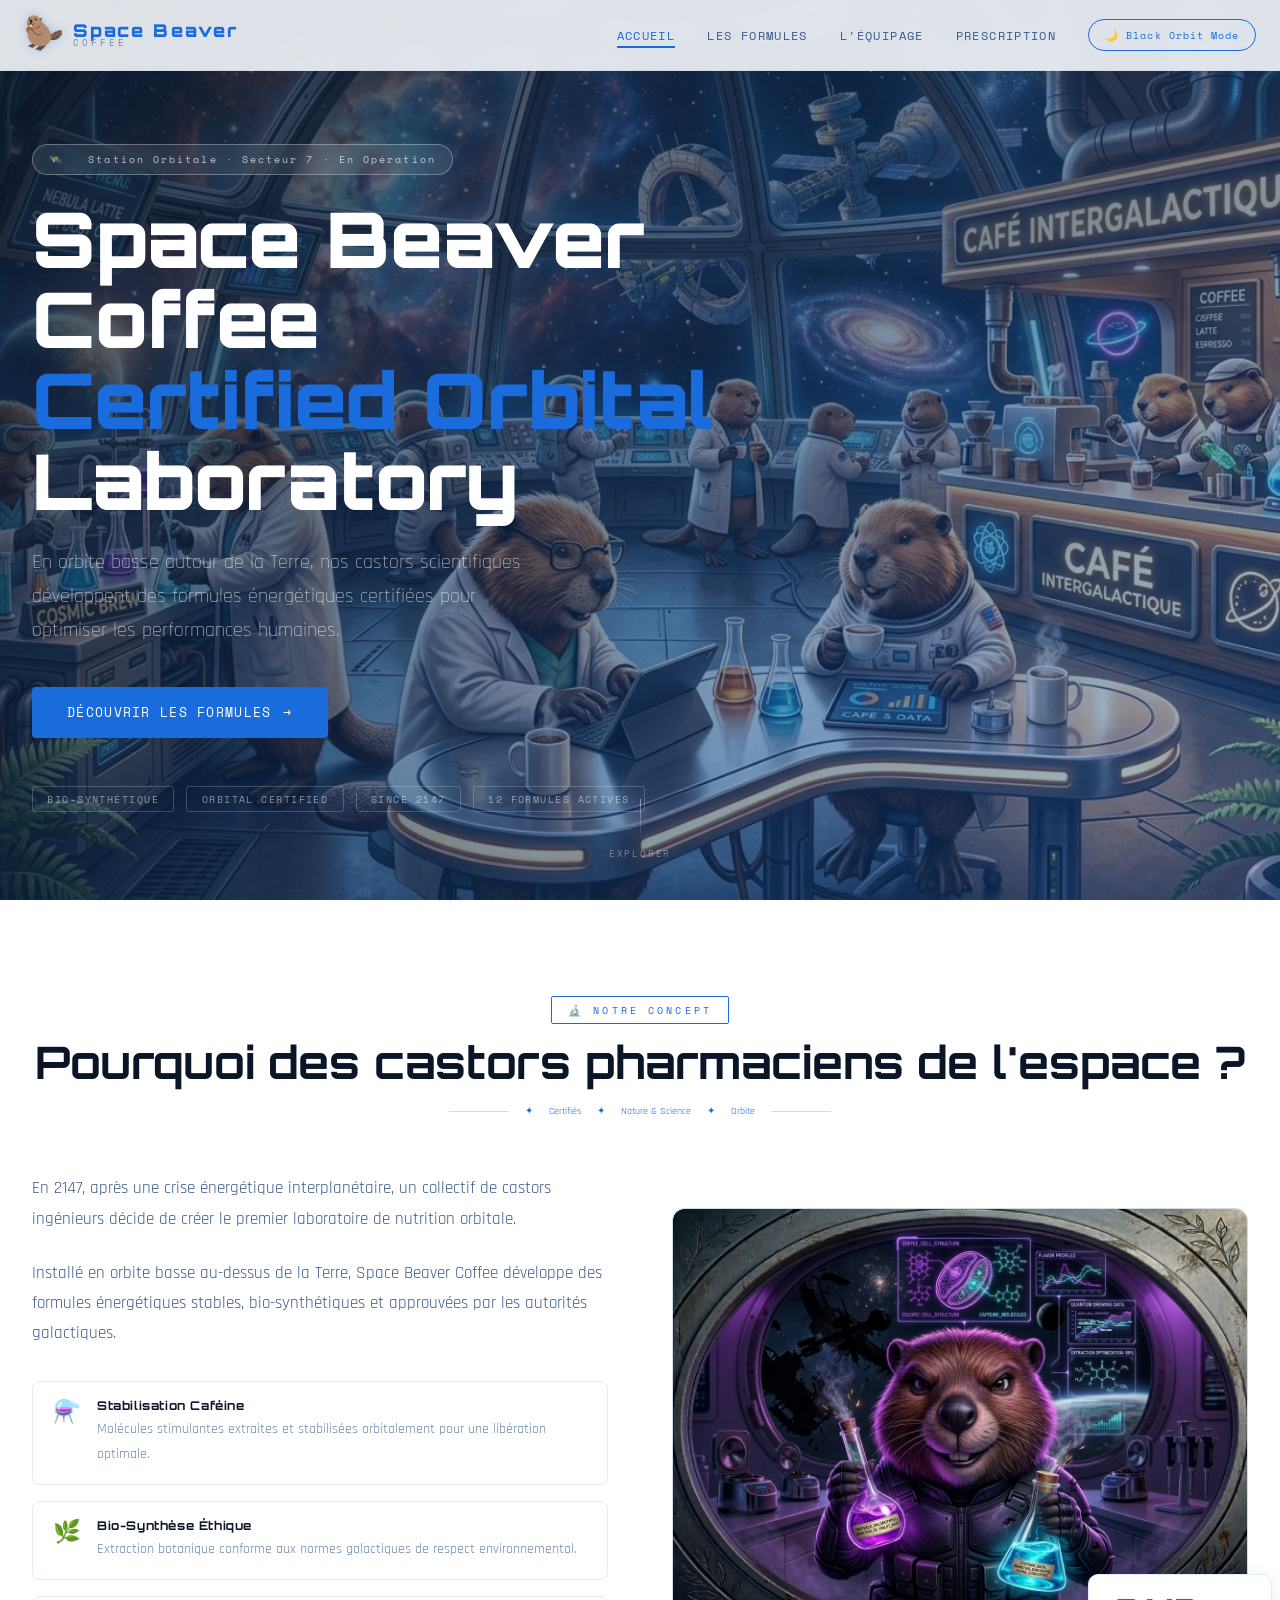
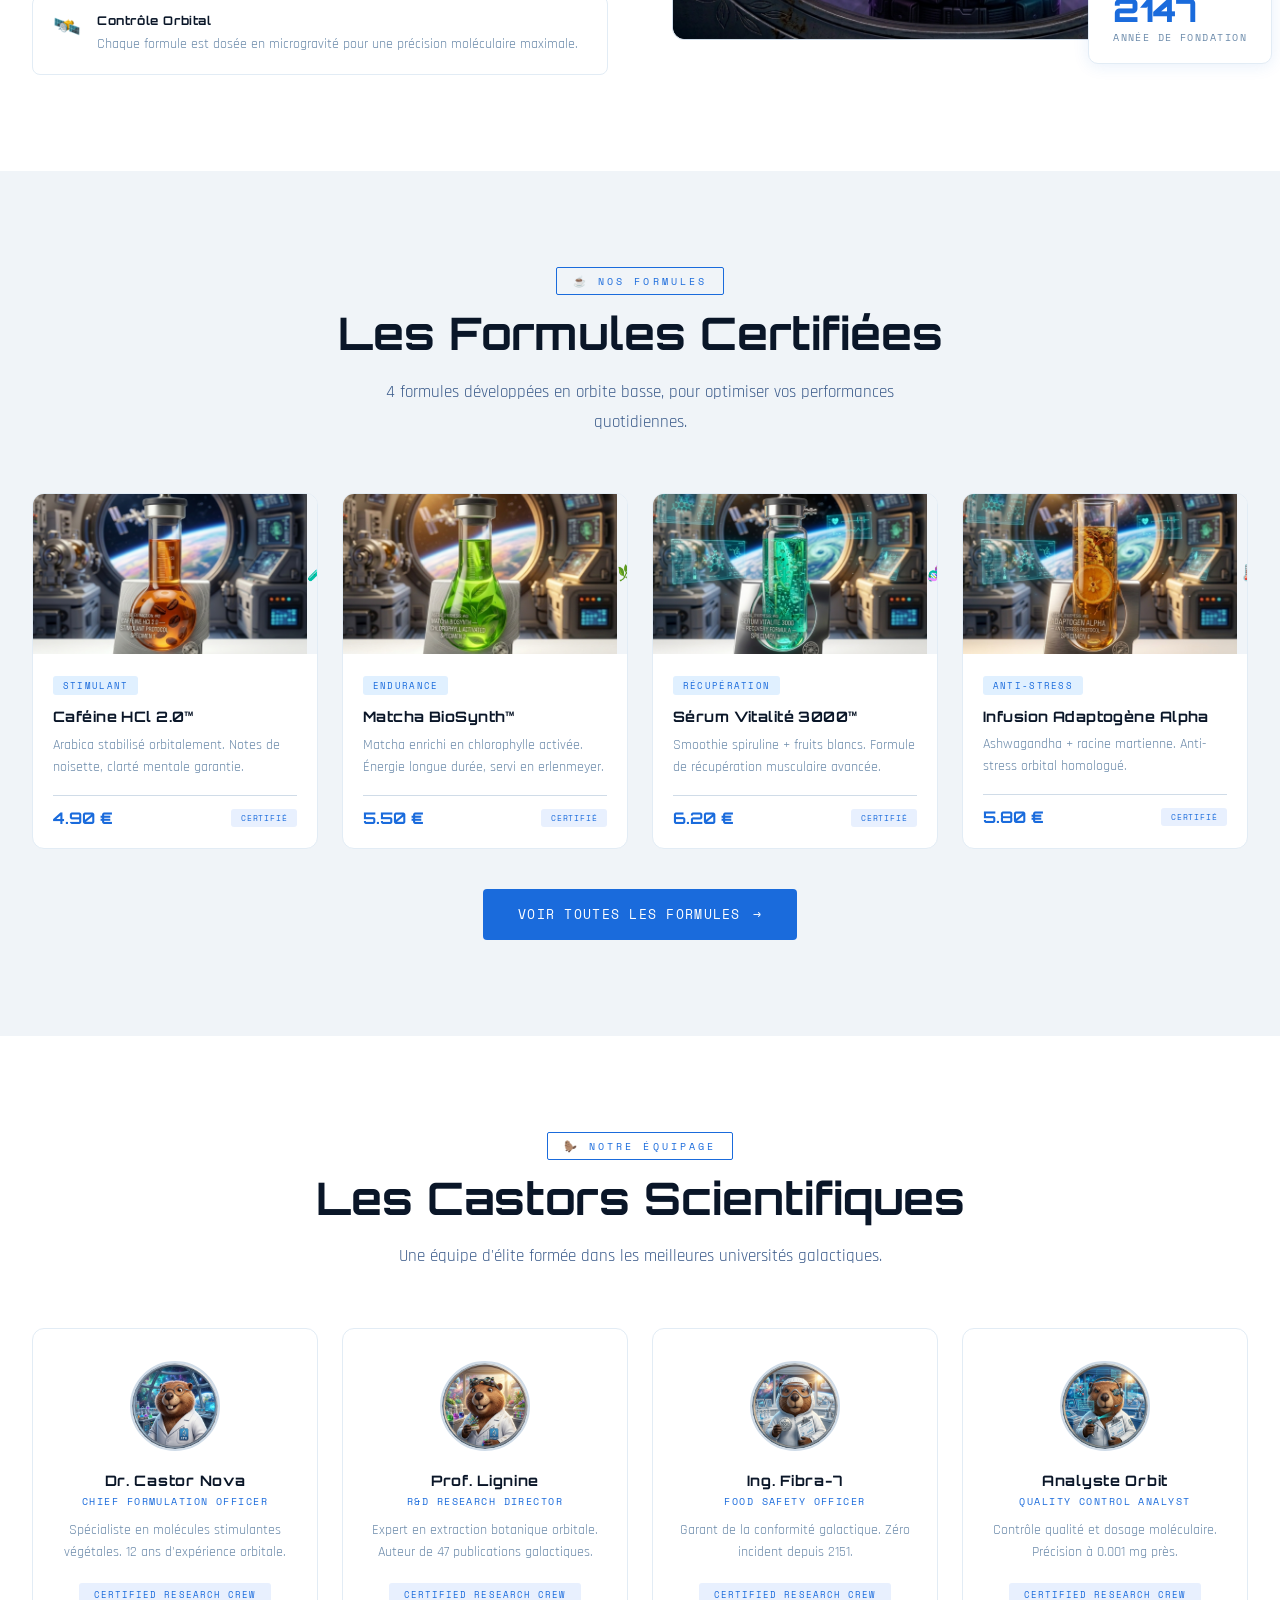
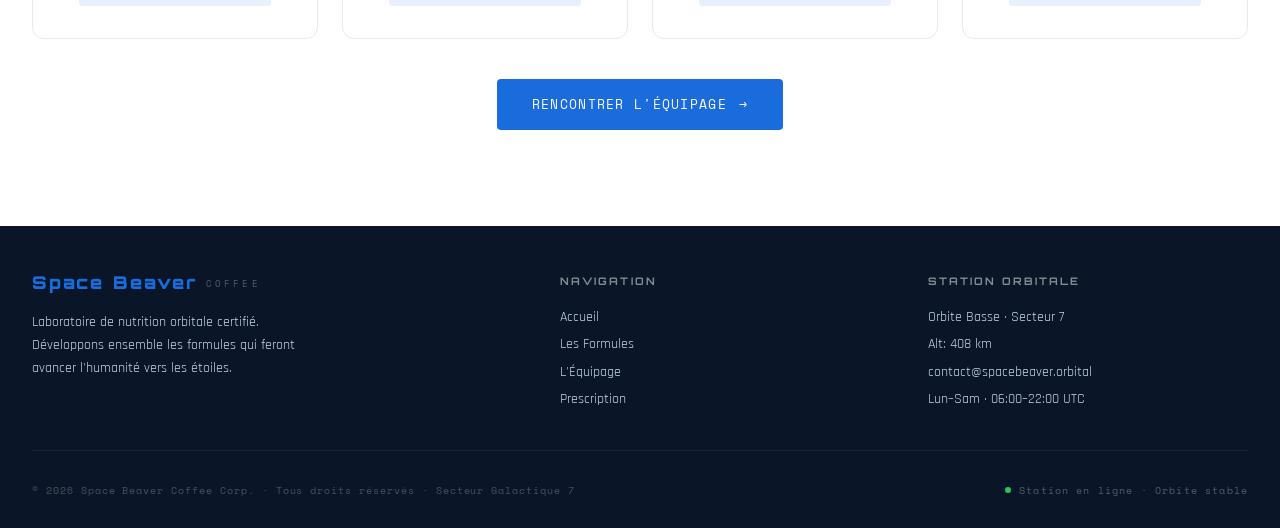
==== commit 801ac0a2: "Correcting synthax and adding assets" ====
--- a/index.html
+++ b/index.html
@@ -1,165 +1,203 @@
 <!DOCTYPE html>
-<!--
-  index.html — Page d'accueil de Space Beaver Coffee
-  C'est la première page que l'utilisateur voit.
-  Structure générale : navbar → hero → concept → boissons → équipage → footer
--->
+<!-- je déclare que c'est un fichier HTML5 -->
 <html lang="fr">
+<!-- lang="fr" pour dire au navigateur que la page est en français -->
+
 <head>
+  <!-- le <head> contient les infos de la page, rien de visible ici -->
+
+  <!-- encodage UTF-8 pour pouvoir écrire les accents français -->
   <meta charset="UTF-8" />
-  <!-- viewport : indispensable pour que le site s'adapte aux mobiles -->
+
+  <!-- viewport : sans ça le site ne s'adapte pas aux téléphones -->
   <meta name="viewport" content="width=device-width, initial-scale=1.0" />
+
+  <!-- titre qui s'affiche dans l'onglet du navigateur -->
   <title>Space Beaver Coffee — Certified Orbital Laboratory</title>
+
+  <!-- je lie mon fichier CSS externe pour avoir tous les styles -->
   <link rel="stylesheet" href="css/style.css" />
-  <!-- favicon en SVG inline avec l'emoji castor, pas besoin d'un fichier externe -->
+
+  <!-- favicon : la petite icône dans l'onglet, j'utilise un emoji castor en SVG inline
+       comme ça pas besoin de créer un fichier image séparé -->
   <link rel="icon" href="data:image/svg+xml,<svg xmlns='http://www.w3.org/2000/svg' viewBox='0 0 100 100'><text y='.9em' font-size='90'>🦫</text></svg>" />
+
 </head>
+
 <body>
-
-
-<!-- ============================================================
-     NAVBAR — barre de navigation fixe
-     Reste visible en haut même quand on scrolle (position: fixed dans le CSS)
-     Sur mobile elle se transforme en menu burger grâce au JS
-     ============================================================ -->
+<!-- tout ce qui est visible commence ici -->
+
+
+<!-- ======= BARRE DE NAVIGATION ======= -->
+<!-- nav est une balise sémantique HTML5, elle dit que c'est un menu de navigation -->
 <nav class="navbar">
+
+  <!-- je centre et limite la largeur du contenu à l'intérieur de la navbar -->
   <div class="nav-container">
 
-    <!-- Logo cliquable qui ramène à l'accueil -->
+    <!-- logo cliquable qui ramène à l'accueil
+         aria-label = description pour les lecteurs d'écran (accessibilité) -->
     <a href="index.html" class="nav-logo" aria-label="Space Beaver Coffee">
-      <span class="logo-top">Space Beaver</span>
-      <span class="logo-bottom">Coffee</span>
+      <!-- icône castor à gauche du logo -->
+      <span class="nav-logo-icon">🦫</span>
+      <!-- texte du logo en deux lignes -->
+      <span class="nav-logo-text">
+        <span class="logo-top">Space Beaver</span>
+        <span class="logo-bottom">Coffee</span>
+      </span>
     </a>
 
-    <!-- Liste des liens de navigation
-         Sur mobile, cette liste est cachée par défaut (max-height: 0 en CSS)
-         et s'ouvre quand on clique sur le burger (JS ajoute la classe .open) -->
+    <!-- liste des liens de navigation
+         id="navLinks" pour que le JS puisse l'ouvrir/fermer sur mobile -->
     <ul class="nav-links" id="navLinks">
+      <!-- class="active" sur le lien actuel pour le souligner en bleu -->
       <li><a href="index.html" class="active">Accueil</a></li>
       <li><a href="menu.html">Les Formules</a></li>
       <li><a href="crew.html">L'Équipage</a></li>
       <li><a href="contact.html">Prescription</a></li>
-      <!-- Bouton pour basculer entre mode jour et nuit
-           Le texte est mis à jour par le JS selon le mode actif -->
+      <!-- bouton pour passer du mode jour au mode nuit
+           le JS va changer le texte et ajouter la classe dark-mode sur le body -->
       <li>
         <button class="mode-toggle" aria-label="Basculer le mode">🌙 Black Orbit Mode</button>
       </li>
     </ul>
 
-    <!-- Bouton burger pour mobile (3 traits → croix quand ouvert)
-         Caché sur desktop via CSS, visible sur mobile -->
+    <!-- bouton burger pour mobile (les 3 petits traits)
+         il est caché sur desktop via le CSS, visible seulement sur mobile
+         le JS lui ajoute la classe .active pour le transformer en croix -->
     <button class="burger" id="burger" aria-label="Menu mobile">
-      <span></span>
-      <span></span>
-      <span></span>
+      <span></span> <!-- trait 1 -->
+      <span></span> <!-- trait 2 -->
+      <span></span> <!-- trait 3 -->
     </button>
 
   </div>
 </nav>
-
-
-<!-- ============================================================
-     SECTION HERO — Grande image plein écran d'entrée
-     Deux fonds superposés (jour et nuit), on bascule avec opacity en CSS
-     Le texte est différent selon le mode actif (.day-content / .night-content)
-
-     Images à placer dans assets/images/ :
-     - hero-lab-day.png   → labo avec castors en tenue blanche
-     - hero-lab-night.png → même labo version sombre néon
-     ============================================================ -->
+<!-- fin de la navbar -->
+
+
+<!-- ======= SECTION HERO ======= -->
+<!-- c'est la grande image plein écran qu'on voit en arrivant sur la page -->
 <section class="hero" id="hero">
-
-  <!-- Fond jour (opacity 1 par défaut, passe à 0 en mode nuit via CSS) -->
+<!-- id="hero" pour pouvoir faire défiler jusqu'ici avec un lien ancre -->
+
+  <!-- fond MODE JOUR : photo du labo en blanc (chargée via le CSS avec background-image) -->
   <div class="hero-bg hero-bg-day"></div>
 
-  <!-- Fond nuit (opacity 0 par défaut, passe à 1 en mode nuit via CSS) -->
+  <!-- fond MODE NUIT : même labo mais version sombre avec néons
+       les deux divs sont superposées, le CSS bascule leur opacité selon le mode actif -->
   <div class="hero-bg hero-bg-night"></div>
 
-  <!-- Overlay sombre pour que le texte blanc reste lisible sur la photo -->
+  <!-- overlay sombre semi-transparent pour que le texte blanc soit lisible sur la photo -->
   <div class="hero-overlay"></div>
 
+  <!-- contenu textuel au-dessus de l'image -->
   <div class="hero-content">
 
-    <!-- Contenu affiché en MODE JOUR -->
+    <!-- tout ce qui est dans .day-content s'affiche en mode jour
+         le CSS le cache automatiquement quand dark-mode est actif -->
     <div class="day-content">
-      <div class="hero-badge">
-        🛰️ &nbsp; Station Orbitale · Secteur 7 · En Opération
-      </div>
+
+      <!-- petit badge d'info en haut du titre -->
+      <div class="hero-badge">🛰️ &nbsp; Station Orbitale · Secteur 7 · En Opération</div>
+
+      <!-- titre principal, le <span> à l'intérieur passe à la ligne et change de couleur -->
       <h1 class="hero-title">
         Space Beaver Coffee
         <span>Certified Orbital</span>
         Laboratory
       </h1>
+
+      <!-- sous-titre descriptif -->
       <p class="hero-subtitle">
         En orbite basse autour de la Terre, nos castors scientifiques
         développent des formules énergétiques certifiées pour optimiser
         les performances humaines.
       </p>
+
+      <!-- bouton d'appel à l'action (CTA) qui mène vers la page menu -->
       <a href="menu.html" class="hero-cta">
         Découvrir les Formules <span class="arrow">→</span>
+        <!-- la flèche est dans un span pour animer son déplacement au hover en CSS -->
       </a>
+
+      <!-- petits tags informatifs sous le bouton -->
       <div class="hero-tags">
         <span class="hero-tag">Bio-Synthétique</span>
         <span class="hero-tag">Orbital Certified</span>
         <span class="hero-tag">Since 2147</span>
         <span class="hero-tag">12 Formules Actives</span>
       </div>
-    </div>
-
-    <!-- Contenu affiché en MODE NUIT
-         (display:none par défaut, devient display:block quand dark-mode est actif) -->
+
+    </div>
+    <!-- fin du contenu jour -->
+
+    <!-- tout ce qui est dans .night-content est caché par défaut
+         le CSS le rend visible quand on active le mode nuit -->
     <div class="night-content">
+
+      <!-- badge version nuit avec couleurs violettes -->
       <div class="hero-badge" style="border-color:rgba(176,38,255,0.5);color:rgba(176,38,255,0.9);">
         ⚠️ &nbsp; ACCÈS RESTREINT · PROTOCOLE NOCTURNE ACTIVÉ
       </div>
+
+      <!-- titre nuit différent du titre jour -->
       <h1 class="hero-title">
         Black Orbit
         <span style="color:#b026ff;">Laboratory</span>
       </h1>
+
       <p class="hero-subtitle" style="color:rgba(200,170,255,0.8);">
         Lorsque la station passe dans l'ombre, certains protocoles
         scientifiques continuent… Des expériences non autorisées commencent.
       </p>
+
+      <!-- même lien mais bouton violet -->
       <a href="menu.html" class="hero-cta" style="background:#b026ff;">
         Accéder aux Expériences <span class="arrow">→</span>
       </a>
+
+      <!-- tags version nuit avec couleurs différentes -->
       <div class="hero-tags">
         <span class="hero-tag" style="border-color:rgba(176,38,255,0.3);color:rgba(176,38,255,0.6);">Non-Homologué</span>
         <span class="hero-tag" style="border-color:rgba(0,245,212,0.3);color:rgba(0,245,212,0.5);">Expérimental</span>
         <span class="hero-tag" style="border-color:rgba(176,38,255,0.3);color:rgba(176,38,255,0.6);">Interdit × 12 Systèmes</span>
         <span class="hero-tag" style="border-color:rgba(0,245,212,0.3);color:rgba(0,245,212,0.5);">Données Classifiées</span>
       </div>
-    </div>
+
+    </div>
+    <!-- fin du contenu nuit -->
 
   </div>
-
-  <!-- Indicateur visuel qui invite à scroller vers le bas -->
+  <!-- fin hero-content -->
+
+  <!-- petite animation en bas du hero pour inviter l'utilisateur à scroller -->
   <div class="hero-scroll">
-    <div class="scroll-line"></div>
+    <div class="scroll-line"></div> <!-- ligne verticale qui descend -->
     <span>Explorer</span>
   </div>
 
 </section>
-
-
-<!-- ============================================================
-     SECTION CONCEPT — Histoire et valeurs du labo
-     Grille 2 colonnes : texte à gauche, image à droite
-     Même principe jour/nuit avec .day-content et .night-content
-
-     Images à placer dans assets/images/ :
-     - concept-lab-day.png   → labo lumineux, castors en blouse
-     - concept-lab-night.png → labo sombre avec fioles néon
-     ============================================================ -->
+<!-- fin section hero -->
+
+
+<!-- ======= SECTION CONCEPT ======= -->
+<!-- cette section explique l'histoire et les valeurs de Space Beaver Coffee
+     elle est composée d'une grille 2 colonnes : texte à gauche, image à droite -->
 <section class="concept" id="concept">
+
+  <!-- div qui centre et limite la largeur du contenu -->
   <div class="concept-inner">
 
-    <!-- En-tête de section : label + titre + séparateur décoratif -->
+    <!-- en-tête de la section avec titre et séparateur décoratif
+         class="reveal" = la carte apparaît en fondu quand on scroll jusqu'à elle -->
     <div class="section-header reveal">
 
+      <!-- titre affiché en mode jour -->
       <div class="day-content">
         <span class="section-label">🔬 Notre Concept</span>
         <h2 class="section-title">Pourquoi des castors pharmaciens de l'espace ?</h2>
+        <!-- séparateur décoratif avec des étoiles et des mots -->
         <div class="section-divider">
           <span class="divider-line"></span>
           <span class="divider-dot">✦</span>
@@ -172,6 +210,7 @@
         </div>
       </div>
 
+      <!-- titre affiché en mode nuit -->
       <div class="night-content">
         <span class="section-label" style="border-color:#b026ff;color:#b026ff;">⚗️ Protocole Nocturne</span>
         <h2 class="section-title">Que cachent nos castors de l'espace ?</h2>
@@ -188,18 +227,22 @@
       </div>
 
     </div>
-
-    <!-- Grille concept : 2 colonnes sur desktop, 1 colonne sur mobile -->
+    <!-- fin section-header -->
+
+    <!-- grille 2 colonnes : texte à gauche + image à droite -->
     <div class="concept-grid">
 
-      <!-- Colonne gauche : texte descriptif + liste de features -->
+      <!-- colonne gauche : les textes descriptifs et les features -->
       <div class="concept-text reveal">
 
-        <!-- Texte MODE JOUR -->
+        <!-- texte version jour -->
         <div class="day-content">
           <p>En 2147, après une crise énergétique interplanétaire, un collectif de castors ingénieurs décide de créer le premier laboratoire de nutrition orbitale.</p>
           <p>Installé en orbite basse au-dessus de la Terre, Space Beaver Coffee développe des formules énergétiques stables, bio-synthétiques et approuvées par les autorités galactiques.</p>
+
+          <!-- liste des points forts, chaque feature a une icône + titre + texte -->
           <div class="concept-features">
+
             <div class="concept-feature">
               <span class="feature-icon">⚗️</span>
               <div class="feature-text">
@@ -207,6 +250,7 @@
                 <p>Molécules stimulantes extraites et stabilisées orbitalement pour une libération optimale.</p>
               </div>
             </div>
+
             <div class="concept-feature">
               <span class="feature-icon">🌿</span>
               <div class="feature-text">
@@ -214,6 +258,7 @@
                 <p>Extraction botanique conforme aux normes galactiques de respect environnemental.</p>
               </div>
             </div>
+
             <div class="concept-feature">
               <span class="feature-icon">🛰️</span>
               <div class="feature-text">
@@ -221,17 +266,25 @@
                 <p>Chaque formule est dosée en microgravité pour une précision moléculaire maximale.</p>
               </div>
             </div>
-          </div>
-        </div>
-
-        <!-- Texte MODE NUIT -->
+
+          </div>
+          <!-- fin concept-features jour -->
+
+        </div>
+        <!-- fin day-content -->
+
+        <!-- texte version nuit, même structure mais contenu différent -->
         <div class="night-content">
           <p>Lorsque la station passe en orbite côté obscur, le laboratoire bascule. Les castors les plus brillants restent après la fermeture.</p>
           <p>Ils testent des formules non autorisées. Des stimulants instables. Des recettes interdites dans 12 systèmes stellaires.</p>
+
+          <!-- citation en style terminal -->
           <blockquote style="font-family:'Space Mono',monospace;font-size:0.8rem;color:#b026ff;border-left:2px solid #b026ff;padding-left:1rem;margin:1.5rem 0;font-style:italic;">
             "La science n'avance que dans l'ombre."
           </blockquote>
+
           <div class="concept-features">
+
             <div class="concept-feature">
               <span class="feature-icon">🧨</span>
               <div class="feature-text">
@@ -239,6 +292,7 @@
                 <p>Des molécules trop puissantes pour la certification. Pour les véritables aventuriers.</p>
               </div>
             </div>
+
             <div class="concept-feature">
               <span class="feature-icon">🔮</span>
               <div class="feature-text">
@@ -246,6 +300,7 @@
                 <p>Recettes non répertoriées. Effets non documentés. Satisfactions garanties.</p>
               </div>
             </div>
+
             <div class="concept-feature">
               <span class="feature-icon">☣️</span>
               <div class="feature-text">
@@ -253,42 +308,48 @@
                 <p>Territoire scientifique clandestin. Accès sur invitation du Dr. Beaverstein uniquement.</p>
               </div>
             </div>
-          </div>
-        </div>
-
-      </div>
-
-      <!-- Colonne droite : image du labo
-           On affiche concept-lab-day.png ou concept-lab-night.png selon le mode
-           Si l'image est absente, onerror déclenche l'affichage du fallback emoji -->
+
+          </div>
+          <!-- fin concept-features nuit -->
+
+        </div>
+        <!-- fin night-content -->
+
+      </div>
+      <!-- fin colonne gauche concept -->
+
+      <!-- colonne droite : image du labo -->
       <div class="concept-visual reveal">
+
+        <!-- cadre de l'image avec bordure et ratio fixe -->
         <div class="concept-image-frame">
 
-          <!-- Image MODE JOUR
-               onerror : si le fichier PNG n'existe pas, on cache l'img
-               et on affiche le div fallback juste après -->
+          <!-- image MODE JOUR
+               si le fichier PNG n'existe pas, onerror cache l'image
+               et affiche le div suivant (le fallback emoji) à la place -->
           <img
-            class="concept-img day-content"
+            class="concept-img concept-img-day"
             src="assets/images/concept-lab-day.png"
             alt="Laboratoire orbital certifié — mode jour"
             onerror="this.style.display='none'; this.nextElementSibling.style.display='flex';"
           />
-          <!-- Fallback jour (emoji) si l'image ne charge pas -->
-          <div class="concept-img-fallback day-content">🧪</div>
-
-          <!-- Image MODE NUIT -->
+          <!-- emoji de secours si l'image jour ne charge pas -->
+          <div class="concept-img-fallback concept-fallback-day">🧪</div>
+
+          <!-- image MODE NUIT, même principe -->
           <img
-            class="concept-img night-content"
+            class="concept-img concept-img-night"
             src="assets/images/concept-lab-night.png"
             alt="Black Orbit Lab — expériences clandestines"
             onerror="this.style.display='none'; this.nextElementSibling.style.display='flex';"
           />
-          <!-- Fallback nuit (emoji) si l'image ne charge pas -->
-          <div class="concept-img-fallback night-content" style="background:linear-gradient(135deg,#0d0520,#1a0840);">⚗️</div>
-
-        </div>
-
-        <!-- Petite carte statistique superposée en bas à droite de l'image -->
+          <!-- emoji de secours si l'image nuit ne charge pas -->
+          <div class="concept-img-fallback concept-fallback-night" style="background:linear-gradient(135deg,#0d0520,#1a0840);">⚗️</div>
+
+        </div>
+        <!-- fin concept-image-frame -->
+
+        <!-- petite carte statistique positionnée en bas à droite de l'image -->
         <div class="concept-overlay-card">
           <div class="day-content">
             <span class="overlay-stat">2147</span>
@@ -301,20 +362,25 @@
         </div>
 
       </div>
-
-    </div>
+      <!-- fin colonne droite concept -->
+
+    </div>
+    <!-- fin concept-grid -->
+
   </div>
 </section>
-
-
-<!-- ============================================================
-     SECTION BOISSONS — Aperçu des 4 produits phares
-     Les cartes sont dans une CSS Grid auto-fill (responsive automatique)
-     .day-grid et .night-grid gèrent le basculement des cartes
-     ============================================================ -->
+<!-- fin section concept -->
+
+
+<!-- ======= SECTION BOISSONS ======= -->
+<!-- aperçu des 4 produits phares sur la page d'accueil
+     les cartes sont dans une grille CSS responsive (auto-fill)
+     chaque carte a une image PNG avec un emoji de secours si l'image manque -->
 <section class="products-section" id="boissons">
+
   <div class="products-inner">
 
+    <!-- en-tête de section -->
     <div class="section-header reveal">
       <div class="day-content">
         <span class="section-label">☕ Nos Formules</span>
@@ -328,21 +394,29 @@
       </div>
     </div>
 
+    <!-- grille des cartes produits
+         display:contents sur .day-grid/.night-grid permet aux cartes
+         de s'insérer directement dans la grille parente sans div intermédiaire -->
     <div class="products-grid">
 
-      <!-- Cartes MODE JOUR
-           display:contents sur .day-grid pour que les cartes
-           s'insèrent directement dans la grille parente -->
+      <!-- cartes affichées en MODE JOUR -->
       <div class="day-grid">
 
+        <!-- carte 1 : Caféine HCl -->
+        <!-- j'utilise <article> car c'est un contenu autonome (HTML sémantique) -->
         <article class="product-card reveal">
+          <!-- zone image avec fallback emoji si le PNG manque -->
           <div class="card-image">
-            <div class="card-emoji">🧪</div>
-          </div>
+            <img class="card-img" src="assets/images/icon-caffeine.png" alt="Caféine HCl 2.0"
+              onerror="this.style.display='none'; this.nextElementSibling.style.display='flex';">
+            <span class="card-emoji-fallback">🧪</span>
+          </div>
+          <!-- contenu texte de la carte -->
           <div class="card-content">
             <span class="card-tag">Stimulant</span>
             <h3 class="card-title">Caféine HCl 2.0™</h3>
             <p class="card-desc">Arabica stabilisé orbitalement. Notes de noisette, clarté mentale garantie.</p>
+            <!-- pied de carte : prix à gauche, badge à droite -->
             <div class="card-footer">
               <span class="card-price">4.90 €</span>
               <span class="card-badge">Certifié</span>
@@ -350,9 +424,12 @@
           </div>
         </article>
 
+        <!-- carte 2 : Matcha BioSynth -->
         <article class="product-card reveal">
-          <div class="card-image" style="background:linear-gradient(135deg,#e8f8ee,#c8f0d8);">
-            <div class="card-emoji">🌿</div>
+          <div class="card-image">
+            <img class="card-img" src="assets/images/icon-matcha.png" alt="Matcha BioSynth"
+              onerror="this.style.display='none'; this.nextElementSibling.style.display='flex';">
+            <span class="card-emoji-fallback">🌿</span>
           </div>
           <div class="card-content">
             <span class="card-tag">Endurance</span>
@@ -365,9 +442,12 @@
           </div>
         </article>
 
+        <!-- carte 3 : Sérum Vitalité -->
         <article class="product-card reveal">
-          <div class="card-image" style="background:linear-gradient(135deg,#eef8e8,#d0f0c8);">
-            <div class="card-emoji">🧬</div>
+          <div class="card-image">
+            <img class="card-img" src="assets/images/icon-vitality.png" alt="Sérum Vitalité 3000"
+              onerror="this.style.display='none'; this.nextElementSibling.style.display='flex';">
+            <span class="card-emoji-fallback">🧬</span>
           </div>
           <div class="card-content">
             <span class="card-tag">Récupération</span>
@@ -380,9 +460,12 @@
           </div>
         </article>
 
+        <!-- carte 4 : Infusion Adaptogène -->
         <article class="product-card reveal">
-          <div class="card-image" style="background:linear-gradient(135deg,#f5eee8,#ead8c8);">
-            <div class="card-emoji">🌡️</div>
+          <div class="card-image">
+            <img class="card-img" src="assets/images/icon-adaptogen.png" alt="Infusion Adaptogène Alpha"
+              onerror="this.style.display='none'; this.nextElementSibling.style.display='flex';">
+            <span class="card-emoji-fallback">🌡️</span>
           </div>
           <div class="card-content">
             <span class="card-tag">Anti-Stress</span>
@@ -395,14 +478,18 @@
           </div>
         </article>
 
-      </div><!-- fin day-grid boissons -->
-
-      <!-- Cartes MODE NUIT -->
+      </div>
+      <!-- fin day-grid boissons -->
+
+      <!-- cartes affichées en MODE NUIT (cachées par défaut) -->
       <div class="night-grid">
 
+        <!-- carte nuit 1 : Dark Matter Espresso -->
         <article class="product-card reveal">
-          <div class="card-image" style="background:linear-gradient(135deg,#0d0520,#1a0840);">
-            <div class="card-emoji" style="filter:drop-shadow(0 0 15px #b026ff);">☕</div>
+          <div class="card-image">
+            <img class="card-img" src="assets/images/icon-dark-espresso.png" alt="Dark Matter Espresso"
+              onerror="this.style.display='none'; this.nextElementSibling.style.display='flex';">
+            <span class="card-emoji-fallback">☕</span>
           </div>
           <div class="card-content">
             <span class="card-tag">⚠️ Non-Homologué</span>
@@ -415,9 +502,12 @@
           </div>
         </article>
 
+        <!-- carte nuit 2 : Plasma Matcha X -->
         <article class="product-card reveal">
-          <div class="card-image" style="background:linear-gradient(135deg,#001a10,#003320);">
-            <div class="card-emoji" style="filter:drop-shadow(0 0 15px #00f5d4);">🌿</div>
+          <div class="card-image">
+            <img class="card-img" src="assets/images/icon-plasma-matcha.png" alt="Plasma Matcha X"
+              onerror="this.style.display='none'; this.nextElementSibling.style.display='flex';">
+            <span class="card-emoji-fallback">🌿</span>
           </div>
           <div class="card-content">
             <span class="card-tag">⚗️ Particules Actives</span>
@@ -430,9 +520,12 @@
           </div>
         </article>
 
+        <!-- carte nuit 3 : Sérum Dopamine-404 -->
         <article class="product-card reveal">
-          <div class="card-image" style="background:linear-gradient(135deg,#1a0010,#400030);">
-            <div class="card-emoji" style="filter:drop-shadow(0 0 15px #ff00aa);">🧬</div>
+          <div class="card-image">
+            <img class="card-img" src="assets/images/icon-dopamine.png" alt="Sérum Dopamine-404"
+              onerror="this.style.display='none'; this.nextElementSibling.style.display='flex';">
+            <span class="card-emoji-fallback">🧬</span>
           </div>
           <div class="card-content">
             <span class="card-tag">🔮 Formule Secrète</span>
@@ -445,9 +538,12 @@
           </div>
         </article>
 
+        <!-- carte nuit 4 : Élixir Nebula Shot -->
         <article class="product-card reveal">
-          <div class="card-image" style="background:linear-gradient(135deg,#000d1a,#001a35);">
-            <div class="card-emoji" style="filter:drop-shadow(0 0 15px #00aaff);">⚡</div>
+          <div class="card-image">
+            <img class="card-img" src="assets/images/icon-nebula-shot.png" alt="Élixir Nebula Shot"
+              onerror="this.style.display='none'; this.nextElementSibling.style.display='flex';">
+            <span class="card-emoji-fallback">⚡</span>
           </div>
           <div class="card-content">
             <span class="card-tag">☣️ Effet Rapide</span>
@@ -460,30 +556,29 @@
           </div>
         </article>
 
-      </div><!-- fin night-grid boissons -->
-
-    </div><!-- fin products-grid -->
-
-    <!-- Bouton centré sous les cartes pour aller vers la page menu complète -->
+      </div>
+      <!-- fin night-grid boissons -->
+
+    </div>
+    <!-- fin products-grid -->
+
+    <!-- bouton centré sous les cartes pour aller vers la page menu complète -->
     <div style="text-align:center;margin-top:2.5rem;" class="reveal">
-      <a href="menu.html" class="hero-cta">
-        Voir toutes les formules <span class="arrow">→</span>
-      </a>
+      <a href="menu.html" class="hero-cta">Voir toutes les formules <span class="arrow">→</span></a>
     </div>
 
   </div>
 </section>
-
-
-<!-- ============================================================
-     SECTION ÉQUIPAGE — Aperçu des 4 membres
-     Les avatars utilisent des PNG dans assets/images/
-     Si l'image est absente, onerror ajoute .img-error sur le wrapper
-     et le CSS affiche l'emoji fallback à la place
-     ============================================================ -->
+<!-- fin section boissons -->
+
+
+<!-- ======= SECTION ÉQUIPAGE ======= -->
+<!-- aperçu des membres de l'équipe, avec leur photo PNG et un emoji de secours -->
 <section class="crew-section" id="equipe">
+
   <div class="crew-inner">
 
+    <!-- en-tête de section -->
     <div class="section-header reveal">
       <div class="day-content">
         <span class="section-label">🦫 Notre Équipage</span>
@@ -497,21 +592,20 @@
       </div>
     </div>
 
+    <!-- grille des cartes membres -->
     <div class="crew-grid">
 
-      <!-- Membres MODE JOUR
-           Fichiers attendus : castor-nova.png / prof-lignine.png
-                               fibra-7.png / analyste-orbit.png -->
+      <!-- membres affichés en MODE JOUR -->
       <div class="day-grid">
 
+        <!-- carte membre 1 : Dr. Castor Nova -->
         <div class="crew-card reveal">
+          <!-- avatar circulaire avec photo PNG
+               si la photo manque, onerror ajoute .img-error sur le wrapper
+               le CSS affiche alors l'emoji à la place -->
           <div class="crew-avatar">
-            <img
-              class="crew-avatar-img"
-              src="assets/images/castor-nova.png"
-              alt="Dr. Castor Nova"
-              onerror="this.closest('.crew-avatar').classList.add('img-error')"
-            />
+            <img class="crew-avatar-img" src="assets/images/castor-nova.png" alt="Dr. Castor Nova"
+              onerror="this.closest('.crew-avatar').classList.add('img-error')" />
             <span class="crew-avatar-fallback">🧑‍🔬</span>
           </div>
           <h3 class="crew-name">Dr. Castor Nova</h3>
@@ -520,14 +614,11 @@
           <span class="crew-badge">Certified Research Crew</span>
         </div>
 
+        <!-- carte membre 2 : Prof. Lignine -->
         <div class="crew-card reveal">
           <div class="crew-avatar">
-            <img
-              class="crew-avatar-img"
-              src="assets/images/prof-lignine.png"
-              alt="Prof. Lignine"
-              onerror="this.closest('.crew-avatar').classList.add('img-error')"
-            />
+            <img class="crew-avatar-img" src="assets/images/prof-lignine.png" alt="Prof. Lignine"
+              onerror="this.closest('.crew-avatar').classList.add('img-error')" />
             <span class="crew-avatar-fallback">🔬</span>
           </div>
           <h3 class="crew-name">Prof. Lignine</h3>
@@ -536,14 +627,11 @@
           <span class="crew-badge">Certified Research Crew</span>
         </div>
 
+        <!-- carte membre 3 : Ing. Fibra-7 -->
         <div class="crew-card reveal">
           <div class="crew-avatar">
-            <img
-              class="crew-avatar-img"
-              src="assets/images/fibra-7.png"
-              alt="Ing. Fibra-7"
-              onerror="this.closest('.crew-avatar').classList.add('img-error')"
-            />
+            <img class="crew-avatar-img" src="assets/images/fibra-7.png" alt="Ing. Fibra-7"
+              onerror="this.closest('.crew-avatar').classList.add('img-error')" />
             <span class="crew-avatar-fallback">🧬</span>
           </div>
           <h3 class="crew-name">Ing. Fibra-7</h3>
@@ -552,14 +640,11 @@
           <span class="crew-badge">Certified Research Crew</span>
         </div>
 
+        <!-- carte membre 4 : Analyste Orbit -->
         <div class="crew-card reveal">
           <div class="crew-avatar">
-            <img
-              class="crew-avatar-img"
-              src="assets/images/analyste-orbit.png"
-              alt="Analyste Orbit"
-              onerror="this.closest('.crew-avatar').classList.add('img-error')"
-            />
+            <img class="crew-avatar-img" src="assets/images/analyste-orbit.png" alt="Analyste Orbit"
+              onerror="this.closest('.crew-avatar').classList.add('img-error')" />
             <span class="crew-avatar-fallback">📡</span>
           </div>
           <h3 class="crew-name">Analyste Orbit</h3>
@@ -568,21 +653,18 @@
           <span class="crew-badge">Certified Research Crew</span>
         </div>
 
-      </div><!-- fin day-grid équipage -->
-
-      <!-- Membres MODE NUIT
-           Fichiers attendus : dr-beaverstein.png / dark-lignine.png
-                               agent-beta42.png / shadow-fibra.png -->
+      </div>
+      <!-- fin day-grid équipage -->
+
+      <!-- membres affichés en MODE NUIT -->
       <div class="night-grid">
 
+        <!-- carte nuit 1 : Dr. Beaverstein -->
+        <!-- border-color en style inline car cette couleur est propre à ce membre -->
         <div class="crew-card reveal" style="border-color:rgba(176,38,255,0.2);">
           <div class="crew-avatar" style="border-color:rgba(176,38,255,0.4);">
-            <img
-              class="crew-avatar-img"
-              src="assets/images/dr-beaverstein.png"
-              alt="Dr. Beaverstein"
-              onerror="this.closest('.crew-avatar').classList.add('img-error')"
-            />
+            <img class="crew-avatar-img" src="assets/images/dr-beaverstein.png" alt="Dr. Beaverstein"
+              onerror="this.closest('.crew-avatar').classList.add('img-error')" />
             <span class="crew-avatar-fallback" style="filter:drop-shadow(0 0 10px #b026ff);">🧪</span>
           </div>
           <h3 class="crew-name">Dr. Beaverstein</h3>
@@ -591,14 +673,11 @@
           <span class="crew-badge">Experimental Division</span>
         </div>
 
+        <!-- carte nuit 2 : Prof. Dark Lignine -->
         <div class="crew-card reveal" style="border-color:rgba(176,38,255,0.2);">
           <div class="crew-avatar" style="border-color:rgba(176,38,255,0.4);">
-            <img
-              class="crew-avatar-img"
-              src="assets/images/dark-lignine.png"
-              alt="Prof. Dark Lignine"
-              onerror="this.closest('.crew-avatar').classList.add('img-error')"
-            />
+            <img class="crew-avatar-img" src="assets/images/dark-lignine.png" alt="Prof. Dark Lignine"
+              onerror="this.closest('.crew-avatar').classList.add('img-error')" />
             <span class="crew-avatar-fallback" style="filter:drop-shadow(0 0 10px #b026ff);">💀</span>
           </div>
           <h3 class="crew-name">Prof. Dark Lignine</h3>
@@ -607,14 +686,11 @@
           <span class="crew-badge">Experimental Division</span>
         </div>
 
+        <!-- carte nuit 3 : Agent Beta-42 (couleur cyan au lieu de violet) -->
         <div class="crew-card reveal" style="border-color:rgba(176,38,255,0.2);">
           <div class="crew-avatar" style="border-color:rgba(0,245,212,0.4);">
-            <img
-              class="crew-avatar-img"
-              src="assets/images/agent-beta42.png"
-              alt="Agent Beta-42"
-              onerror="this.closest('.crew-avatar').classList.add('img-error')"
-            />
+            <img class="crew-avatar-img" src="assets/images/agent-beta42.png" alt="Agent Beta-42"
+              onerror="this.closest('.crew-avatar').classList.add('img-error')" />
             <span class="crew-avatar-fallback" style="filter:drop-shadow(0 0 10px #00f5d4);">🔮</span>
           </div>
           <h3 class="crew-name">Agent Beta-42</h3>
@@ -623,14 +699,11 @@
           <span class="crew-badge">Experimental Division</span>
         </div>
 
+        <!-- carte nuit 4 : Shadow Fibra -->
         <div class="crew-card reveal" style="border-color:rgba(176,38,255,0.2);">
           <div class="crew-avatar" style="border-color:rgba(0,245,212,0.4);">
-            <img
-              class="crew-avatar-img"
-              src="assets/images/shadow-fibra.png"
-              alt="Shadow Fibra"
-              onerror="this.closest('.crew-avatar').classList.add('img-error')"
-            />
+            <img class="crew-avatar-img" src="assets/images/shadow-fibra.png" alt="Shadow Fibra"
+              onerror="this.closest('.crew-avatar').classList.add('img-error')" />
             <span class="crew-avatar-fallback" style="filter:drop-shadow(0 0 10px #00f5d4);">🕶️</span>
           </div>
           <h3 class="crew-name">Shadow Fibra</h3>
@@ -639,30 +712,33 @@
           <span class="crew-badge">Experimental Division</span>
         </div>
 
-      </div><!-- fin night-grid équipage -->
-
-    </div><!-- fin crew-grid -->
-
+      </div>
+      <!-- fin night-grid équipage -->
+
+    </div>
+    <!-- fin crew-grid -->
+
+    <!-- bouton pour aller vers la page équipage complète -->
     <div style="text-align:center;margin-top:2.5rem;" class="reveal">
-      <a href="crew.html" class="hero-cta">
-        Rencontrer l'équipage <span class="arrow">→</span>
-      </a>
+      <a href="crew.html" class="hero-cta">Rencontrer l'équipage <span class="arrow">→</span></a>
     </div>
 
   </div>
 </section>
-
-
-<!-- ============================================================
-     FOOTER — Pied de page commun à toutes les pages
-     Grille 3 colonnes : logo + 2 colonnes de liens
-     .footer-year est rempli automatiquement par le JS
-     ============================================================ -->
+<!-- fin section équipage -->
+
+
+<!-- ======= FOOTER ======= -->
+<!-- pied de page commun à toutes les pages
+     grille 3 colonnes : logo/description + 2 colonnes de liens -->
 <footer>
   <div class="footer-inner">
 
     <div class="footer-top">
+
+      <!-- colonne 1 : logo + description courte -->
       <div class="footer-brand">
+        <!-- logo répété dans le footer, sans la mascotte -->
         <div class="nav-logo" style="margin-bottom:1rem;">
           <span class="logo-top">Space Beaver</span>
           <span class="logo-bottom">Coffee</span>
@@ -670,6 +746,7 @@
         <p>Laboratoire de nutrition orbitale certifié. Développons ensemble les formules qui feront avancer l'humanité vers les étoiles.</p>
       </div>
 
+      <!-- colonne 2 : liens de navigation -->
       <div class="footer-col">
         <h4>Navigation</h4>
         <a href="index.html">Accueil</a>
@@ -678,6 +755,7 @@
         <a href="contact.html">Prescription</a>
       </div>
 
+      <!-- colonne 3 : infos de contact / station -->
       <div class="footer-col">
         <h4>Station Orbitale</h4>
         <a href="#">Orbite Basse · Secteur 7</a>
@@ -685,23 +763,31 @@
         <a href="#">contact@spacebeaver.orbital</a>
         <a href="#">Lun–Sam · 06:00–22:00 UTC</a>
       </div>
-    </div>
-
+
+    </div>
+    <!-- fin footer-top -->
+
+    <!-- bas du footer : copyright + point vert "station en ligne" -->
     <div class="footer-bottom">
+      <!-- footer-year sera rempli automatiquement par le JS avec l'année actuelle -->
       <p class="footer-copy">© <span class="footer-year"></span> Space Beaver Coffee Corp. · Tous droits réservés · Secteur Galactique 7</p>
-      <!-- Point vert animé qui indique que la station est "en ligne" -->
+
+      <!-- petit indicateur vert animé pour montrer que le site est "en ligne" -->
       <div class="footer-status">
-        <div class="status-dot"></div>
+        <div class="status-dot"></div> <!-- point vert qui pulse -->
         <span>Station en ligne · Orbite stable</span>
       </div>
     </div>
 
   </div>
 </footer>
-
-
-<!-- Le script est chargé EN DERNIER pour que tout le HTML soit déjà
-     présent dans le DOM quand le JS s'exécute -->
+<!-- fin footer -->
+
+
+<!-- le script JS est chargé tout à la fin pour que le HTML soit déjà
+     entièrement chargé avant que le JS s'exécute
+     si on le mettait dans le <head> le JS ne trouverait pas les éléments HTML -->
 <script src="js/main.js"></script>
+
 </body>
 </html>
--- a/css/style.css
+++ b/css/style.css
@@ -203,18 +203,38 @@
   height: 70px;
 }
 
-/* Logo en deux lignes */
+/* Logo avec mascotte à gauche et texte à droite */
 .nav-logo {
+  display: flex;
+  flex-direction: row;
+  align-items: center;
+  gap: 0.55rem;
+  line-height: 1;
+}
+
+.nav-logo-icon {
+  font-size: 2rem;
+  line-height: 1;
+  filter: drop-shadow(0 0 5px rgba(26,107,220,0.3));
+  transition: transform 0.3s ease;
+  flex-shrink: 0;
+}
+
+.nav-logo:hover .nav-logo-icon { transform: rotate(-12deg) scale(1.15); }
+
+.nav-logo-text {
   display: flex;
   flex-direction: column;
   line-height: 1;
 }
 
+body.dark-mode .nav-logo-icon { filter: drop-shadow(0 0 8px rgba(176,38,255,0.7)); }
+
 .logo-top {
   font-family: 'Orbitron', monospace;
-  font-size: 0.9rem;
+  font-size: 1.1rem;
   font-weight: 900;
-  letter-spacing: 0.18em;
+  letter-spacing: 0.12em;
   color: var(--accent);
   transition: color 0.4s;
 }
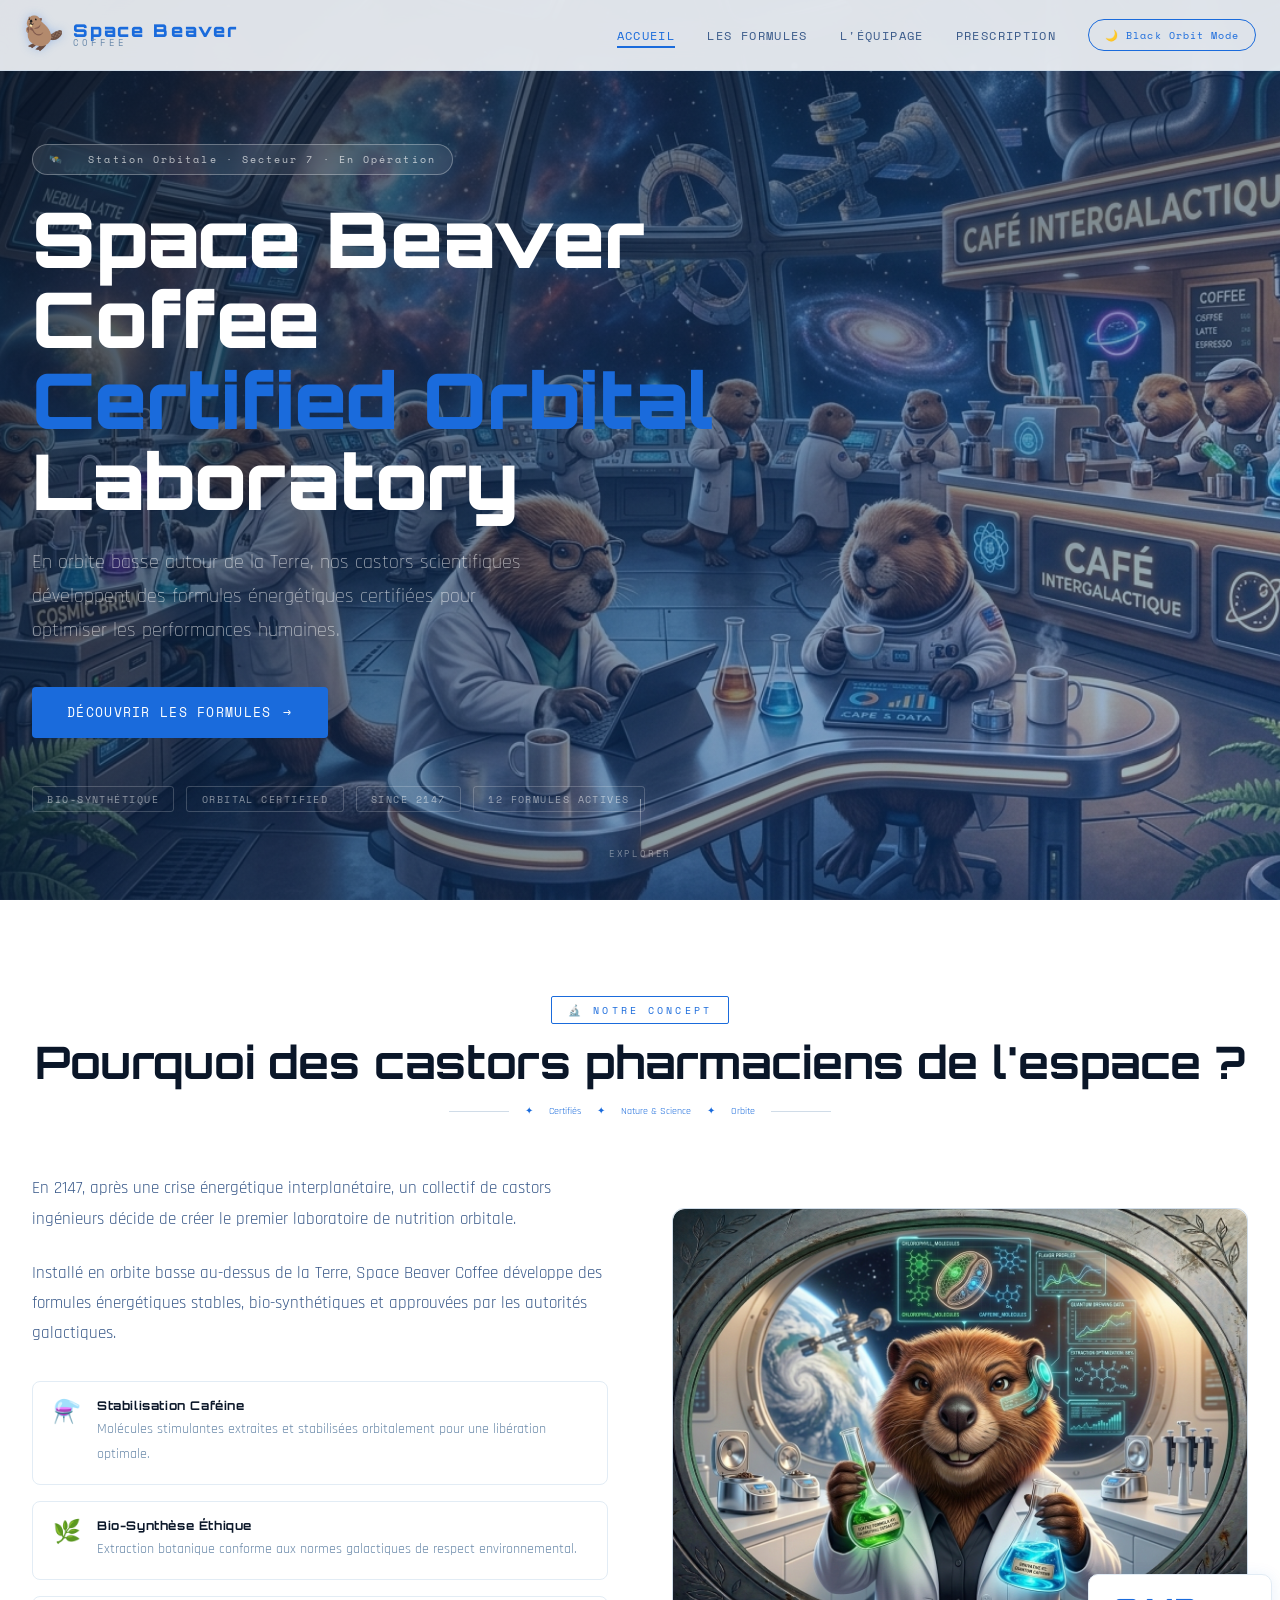
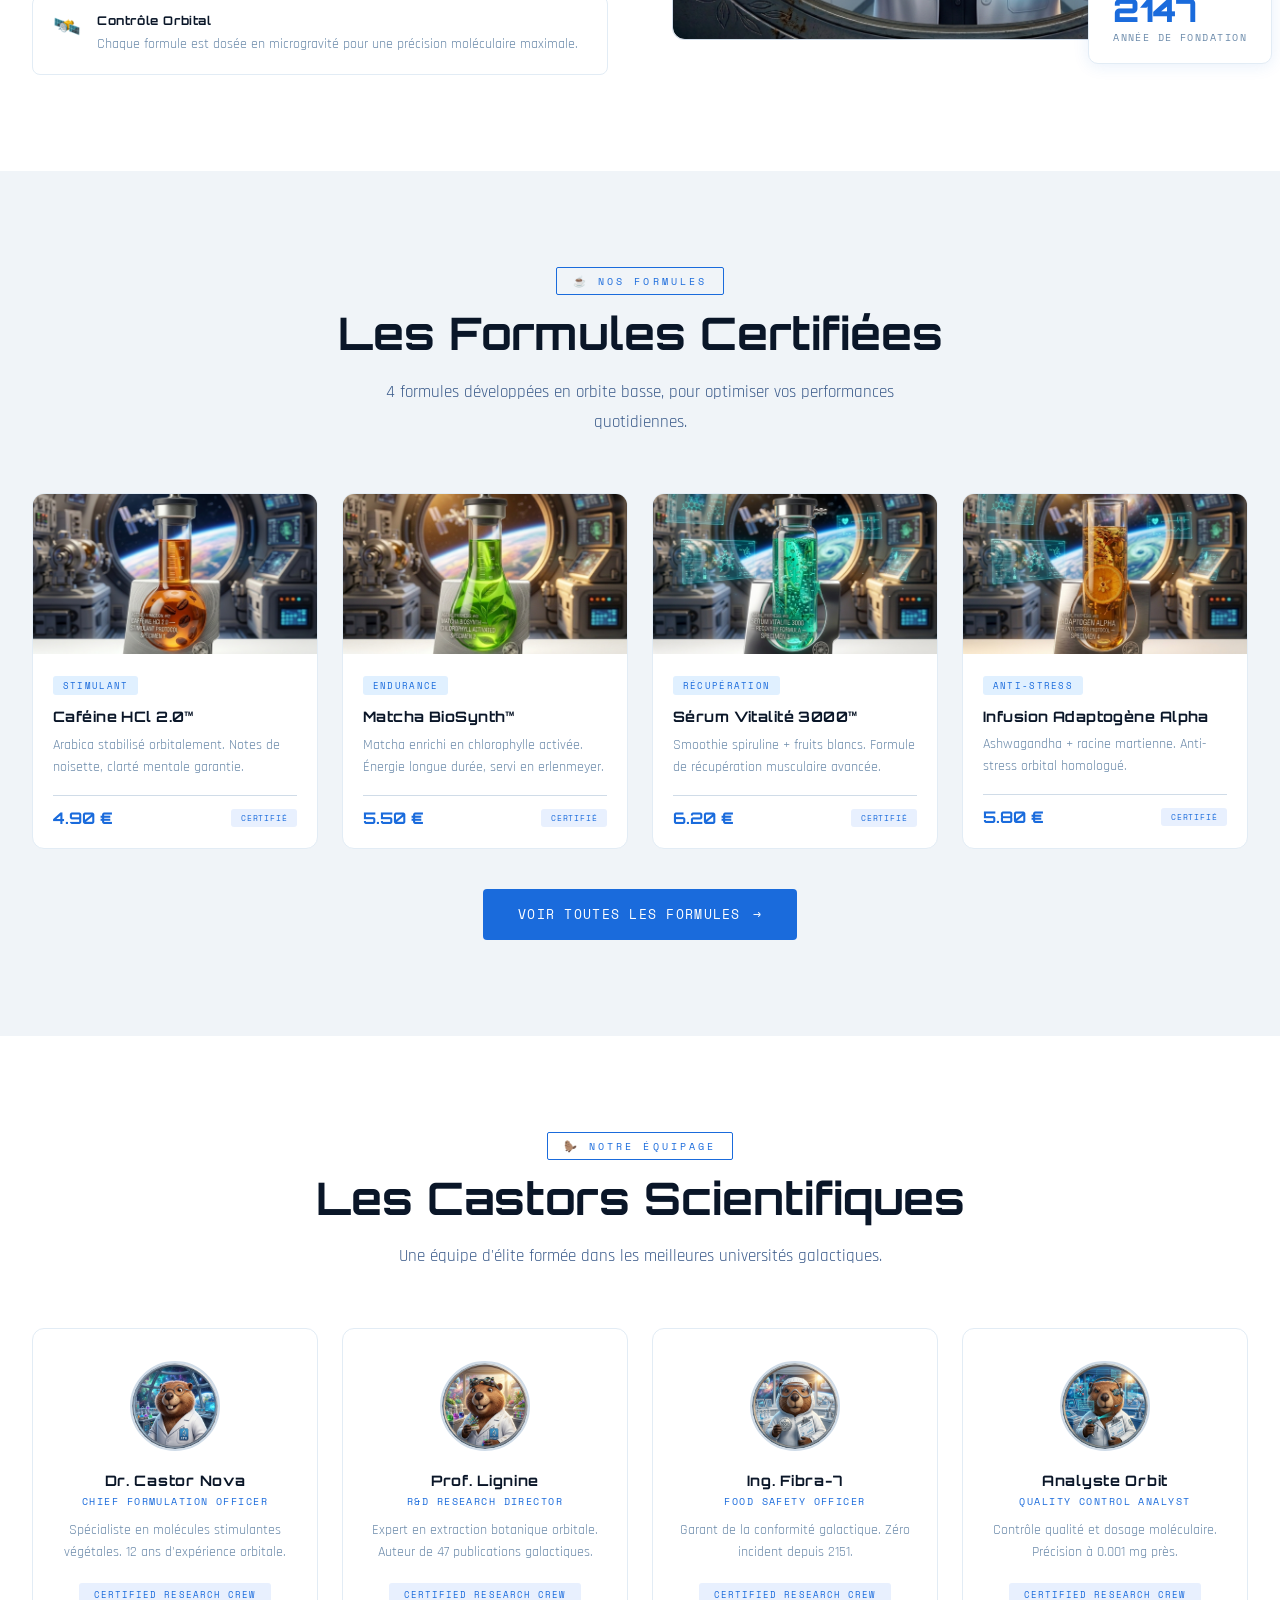
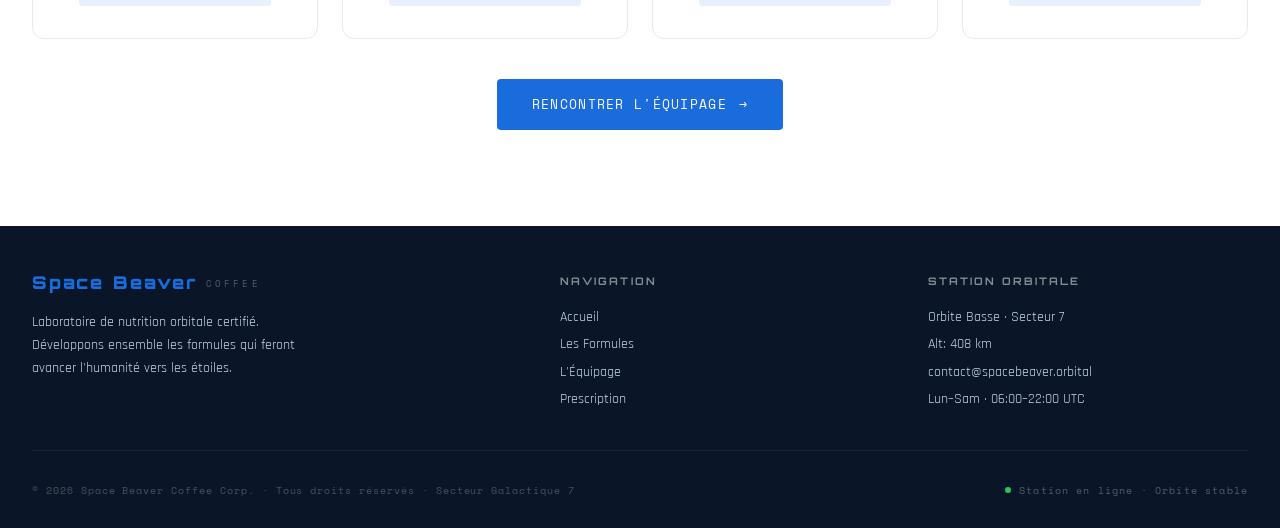
==== commit 5021d1f1: "version finale commentée" ====
--- a/index.html
+++ b/index.html
@@ -790,4 +790,4 @@
 <script src="js/main.js"></script>
 
 </body>
-</html>+</html>
--- a/css/style.css
+++ b/css/style.css
@@ -1,115 +1,107 @@
-/* ============================================================
-   style.css — Feuille de style principale de Space Beaver Coffee
-   Organisé par grandes sections pour s'y retrouver facilement
-   ============================================================ */
-
-
-/* ============================================================
-   IMPORT DES POLICES (Google Fonts)
-   Orbitron  → titres futuristes
-   Space Mono → labels techniques, petits textes mono
-   Rajdhani  → corps de texte, plus lisible que Orbitron
-   ============================================================ */
+/* je charge les 3 polices depuis Google Fonts
+   Orbitron pour les titres futuristes
+   Space Mono pour les petits labels techniques
+   Rajdhani pour le texte courant, plus lisible */
 @import url('https://fonts.googleapis.com/css2?family=Orbitron:wght@400;600;700;900&family=Space+Mono:ital,wght@0,400;0,700;1,400&family=Rajdhani:wght@300;400;600;700&display=swap');
 
 
-/* ============================================================
-   VARIABLES CSS — THÈME JOUR (mode par défaut)
-   Toutes les couleurs sont centralisées ici.
-   Pour changer le thème, on modifie juste ces valeurs.
-   La notation --nom-variable est propre au CSS moderne.
-   ============================================================ */
+/* ---- VARIABLES CSS : THÈME JOUR (mode par défaut) ----
+   je regroupe toutes les couleurs ici dans :root
+   comme ça si je veux changer une couleur, je le fais une seule fois
+   la syntaxe --nom-variable est du CSS moderne (custom properties) */
 :root {
-  /* Fonds */
-  --bg-primary:   #f0f4f8;
-  --bg-secondary: #ffffff;
-  --bg-card:      #ffffff;
-
-  /* Textes */
-  --text-primary:   #0a1628;
-  --text-secondary: #3a5a8a;
-  --text-muted:     #6b8aaa;
-
-  /* Couleur principale (bleu scientifique) */
+  /* couleurs de fond */
+  --bg-primary:   #f0f4f8; /* fond principal de la page */
+  --bg-secondary: #ffffff; /* fond des sections alternées */
+  --bg-card:      #ffffff; /* fond des cartes */
+
+  /* couleurs de texte */
+  --text-primary:   #0a1628; /* texte principal, presque noir */
+  --text-secondary: #3a5a8a; /* texte secondaire, bleu foncé */
+  --text-muted:     #6b8aaa; /* texte discret, pour les descriptions */
+
+  /* couleur principale du site : bleu scientifique */
   --accent:           #1a6bdc;
-  --accent-hover:     #0f4fa8;
+  --accent-hover:     #0f4fa8; /* version plus foncée pour le hover */
   --accent-secondary: #00b4d8;
 
-  /* Bordures */
-  --border:      #d0dce8;
-  --border-card: #e2ecf5;
-
-  /* Ombres */
+  /* couleurs de bordure */
+  --border:      #d0dce8; /* bordures normales */
+  --border-card: #e2ecf5; /* bordures des cartes */
+
+  /* ombres portées */
   --shadow:       0 4px 24px rgba(26,107,220,0.08);
   --shadow-card:  0 2px 16px rgba(26,107,220,0.10);
-  --shadow-hover: 0 8px 32px rgba(26,107,220,0.18);
-
-  /* Navbar avec flou (effet verre dépoli) */
+  --shadow-hover: 0 8px 32px rgba(26,107,220,0.18); /* ombre au survol */
+
+  /* fond de la navbar avec transparence pour l'effet verre dépoli */
   --nav-bg: rgba(240,244,248,0.92);
 
-  /* Dégradé sombre sur le hero pour que le texte reste lisible */
+  /* dégradé sombre sur le hero pour rendre le texte blanc lisible */
   --hero-overlay: linear-gradient(135deg, rgba(10,22,40,0.82) 0%, rgba(26,107,220,0.35) 100%);
 
-  /* Badges et tags colorés */
+  /* couleurs des badges et tags */
   --badge-bg:    #e8f0fe;
   --badge-color: #1a6bdc;
   --tag-bg:      #e0f0ff;
 
-  /* Pas d'effet glow en mode jour */
+  /* pas d'effet néon en mode jour */
   --glow: none;
 
-  /* Les cartes ne se transforment pas en mode jour */
+  /* les cartes ne montent pas au hover en mode jour */
   --card-transform: none;
 
-  /* Footer toujours sombre même en mode jour */
+  /* le footer est toujours sombre, même en mode jour */
   --footer-bg:   #0a1628;
   --footer-text: #c8d8f0;
 
+  /* autres variables utilisées dans le site */
   --hero-text:   #ffffff;
-  --section-alt: #e8f0fb;
+  --section-alt: #e8f0fb; /* fond des sections alternées */
   --input-bg:    #f8faff;
   --price-color: #1a6bdc;
 }
 
 
-/* ============================================================
-   VARIABLES CSS — THÈME NUIT
-   On écrase les mêmes variables quand .dark-mode est sur le body.
-   Le JS ajoute/retire cette classe au clic sur le bouton toggle.
-   ============================================================ */
+/* ---- VARIABLES CSS : THÈME NUIT ----
+   quand le JS ajoute la classe .dark-mode sur le <body>,
+   toutes ces variables écrasent celles de :root
+   résultat : tout le site change de couleur automatiquement */
 body.dark-mode {
+  /* fonds sombres presque noirs */
   --bg-primary:   #070a10;
   --bg-secondary: #0d1220;
   --bg-card:      #111827;
 
+  /* textes clairs sur fond sombre */
   --text-primary:   #e8f0ff;
   --text-secondary: #9ab0d4;
   --text-muted:     #5a7090;
 
-  /* Violet néon pour le mode nuit */
+  /* violet néon remplace le bleu en mode nuit */
   --accent:           #b026ff;
   --accent-hover:     #8a00dd;
-  --accent-secondary: #00f5d4;
+  --accent-secondary: #00f5d4; /* cyan néon pour les prix */
 
   --border:      #1e2d45;
   --border-card: #1a2540;
 
-  /* Ombres violettes lumineuses */
+  /* ombres violettes lumineuses */
   --shadow:       0 4px 32px rgba(176,38,255,0.15);
   --shadow-card:  0 2px 20px rgba(176,38,255,0.12);
   --shadow-hover: 0 0 40px rgba(176,38,255,0.4), 0 0 80px rgba(176,38,255,0.15);
 
-  --nav-bg: rgba(7,10,16,0.95);
+  --nav-bg: rgba(7,10,16,0.95); /* navbar encore plus opaque en mode nuit */
   --hero-overlay: linear-gradient(135deg, rgba(7,10,16,0.92) 0%, rgba(176,38,255,0.25) 100%);
 
   --badge-bg:    #1a0a2e;
   --badge-color: #b026ff;
   --tag-bg:      #0d1a30;
 
-  /* Effet néon sur certains éléments */
+  /* effet de halo violet sur les titres en mode nuit */
   --glow: 0 0 20px rgba(176,38,255,0.6), 0 0 60px rgba(176,38,255,0.2);
 
-  /* Les cartes montent légèrement au hover en mode nuit */
+  /* les cartes montent légèrement au survol en mode nuit */
   --card-transform: translateY(-4px);
 
   --footer-bg:   #050709;
@@ -118,40 +110,44 @@
   --hero-text:   #e8f0ff;
   --section-alt: #0a0f1a;
   --input-bg:    #0d1220;
-  --price-color: #00f5d4;
-}
-
-
-/* ============================================================
-   RESET DE BASE
-   Remet à zéro les marges/paddings des navigateurs
-   box-sizing: border-box évite les débordements de mise en page
-   ============================================================ */
+  --price-color: #00f5d4; /* prix en cyan néon */
+}
+
+
+/* ---- RESET DE BASE ----
+   les navigateurs ajoutent des marges et paddings par défaut
+   je les remets tous à zéro pour partir d'une base propre
+   * = s'applique à tous les éléments de la page */
 *, *::before, *::after {
-  box-sizing: border-box;
-  margin: 0;
-  padding: 0;
-}
-
+  box-sizing: border-box; /* le padding et la bordure sont inclus dans la largeur */
+  margin: 0;  /* supprime les marges par défaut */
+  padding: 0; /* supprime les paddings par défaut */
+}
+
+/* scroll doux quand on clique sur un lien ancre (#hero, #concept, etc.) */
 html {
-  scroll-behavior: smooth; /* scroll doux quand on clique sur une ancre # */
-}
-
+  scroll-behavior: smooth;
+}
+
+/* styles de base du corps de la page */
 body {
-  font-family: 'Rajdhani', sans-serif;
+  font-family: 'Rajdhani', sans-serif; /* police par défaut pour tout le texte */
   background-color: var(--bg-primary);
   color: var(--text-primary);
-  transition: background-color 0.4s ease, color 0.4s ease; /* transition fluide jour/nuit */
-  overflow-x: hidden; /* évite le scroll horizontal non voulu */
-  min-height: 100vh;
-}
-
-/* Étoiles en fond en mode nuit, générées via plusieurs radial-gradient */
+  transition: background-color 0.4s ease, color 0.4s ease; /* transition douce lors du changement de mode */
+  overflow-x: hidden; /* cache le scroll horizontal si quelque chose déborde */
+  min-height: 100vh;  /* la page fait au minimum la hauteur de l'écran */
+}
+
+/* étoiles en arrière-plan en mode nuit
+   je les crée avec ::before sans HTML supplémentaire
+   position:fixed = elles restent fixes même quand on scrolle */
 body.dark-mode::before {
-  content: '';
+  content: ''; /* obligatoire pour que le pseudo-élément existe */
   position: fixed;
   top: 0; left: 0;
   width: 100%; height: 100%;
+  /* chaque radial-gradient crée un point lumineux à une position différente */
   background-image:
     radial-gradient(1px 1px at 10% 20%, rgba(255,255,255,0.8) 0%, transparent 100%),
     radial-gradient(1px 1px at 30% 60%, rgba(255,255,255,0.6) 0%, transparent 100%),
@@ -162,83 +158,90 @@
     radial-gradient(1px 1px at 80% 15%, rgba(255,255,255,0.6) 0%, transparent 100%),
     radial-gradient(2px 2px at 45% 50%, rgba(176,38,255,0.5) 0%, transparent 100%),
     radial-gradient(2px 2px at 65% 30%, rgba(0,245,212,0.4) 0%, transparent 100%);
-  pointer-events: none; /* ne bloque pas les clics */
-  z-index: 0;
-  animation: twinkle 4s ease-in-out infinite alternate;
-}
-
+  pointer-events: none; /* les étoiles ne bloquent pas les clics */
+  z-index: 0; /* derrière tout le contenu */
+  animation: twinkle 4s ease-in-out infinite alternate; /* scintillement */
+}
+
+/* animation de scintillement des étoiles */
 @keyframes twinkle {
   0%   { opacity: 0.6; }
   100% { opacity: 1; }
 }
 
-/* Réinitialisation rapide pour images et liens */
-img { max-width: 100%; height: auto; display: block; }
-a   { text-decoration: none; color: inherit; }
-ul  { list-style: none; }
-
-
-/* ============================================================
-   NAVBAR — Barre de navigation fixe en haut
-   backdrop-filter: blur donne l'effet "verre dépoli"
-   ============================================================ */
+/* réinitialisations rapides pour les images et les liens */
+img { max-width: 100%; height: auto; display: block; } /* les images ne débordent jamais */
+a   { text-decoration: none; color: inherit; }         /* pas de soulignement, hérite la couleur */
+ul  { list-style: none; }                              /* pas de puces dans les listes */
+
+
+/* ---- NAVBAR ----
+   barre fixe en haut de la page, toujours visible même en scrollant
+   backdrop-filter:blur donne l'effet "verre dépoli" */
 .navbar {
-  position: fixed;
+  position: fixed;    /* reste en haut même au scroll */
   top: 0; left: 0; right: 0;
-  z-index: 1000; /* au-dessus de tout le reste */
+  z-index: 1000;      /* au-dessus de tout le reste */
   background: var(--nav-bg);
-  backdrop-filter: blur(16px);
-  -webkit-backdrop-filter: blur(16px); /* préfixe nécessaire pour Safari */
+  backdrop-filter: blur(16px);            /* flou derrière la navbar */
+  -webkit-backdrop-filter: blur(16px);    /* même chose pour Safari */
   border-bottom: 1px solid var(--border);
   transition: all 0.4s ease;
   padding: 0 1.5rem;
 }
 
+/* conteneur interne qui centre et limite la largeur */
 .nav-container {
   max-width: 1280px;
-  margin: 0 auto; /* centrage */
+  margin: 0 auto; /* centre horizontalement */
   display: flex;
   align-items: center;
-  justify-content: space-between;
-  height: 70px;
-}
-
-/* Logo avec mascotte à gauche et texte à droite */
+  justify-content: space-between; /* logo à gauche, liens à droite */
+  height: 70px; /* hauteur fixe de la navbar */
+}
+
+/* logo : mascotte castor + texte en deux lignes côte à côte */
 .nav-logo {
   display: flex;
-  flex-direction: row;
+  flex-direction: row; /* disposition horizontale */
   align-items: center;
-  gap: 0.55rem;
+  gap: 0.55rem;        /* espace entre le castor et le texte */
   line-height: 1;
 }
 
+/* icône castor à gauche du logo */
 .nav-logo-icon {
   font-size: 2rem;
   line-height: 1;
-  filter: drop-shadow(0 0 5px rgba(26,107,220,0.3));
+  filter: drop-shadow(0 0 5px rgba(26,107,220,0.3)); /* halo bleu autour du castor */
   transition: transform 0.3s ease;
-  flex-shrink: 0;
-}
-
+  flex-shrink: 0; /* ne rétrécit pas si la navbar est petite */
+}
+
+/* rotation du castor quand on passe la souris sur le logo */
 .nav-logo:hover .nav-logo-icon { transform: rotate(-12deg) scale(1.15); }
 
+/* wrapper du texte du logo pour l'empiler en colonne */
 .nav-logo-text {
   display: flex;
   flex-direction: column;
   line-height: 1;
 }
 
+/* en mode nuit le castor a un halo violet */
 body.dark-mode .nav-logo-icon { filter: drop-shadow(0 0 8px rgba(176,38,255,0.7)); }
 
+/* "Space Beaver" en gros */
 .logo-top {
   font-family: 'Orbitron', monospace;
   font-size: 1.1rem;
   font-weight: 900;
   letter-spacing: 0.12em;
   color: var(--accent);
-  transition: color 0.4s;
-}
-
+  transition: color 0.4s; /* change de couleur lors du changement de mode */
+}
+
+/* "Coffee" en petit en dessous */
 .logo-bottom {
   font-family: 'Space Mono', monospace;
   font-size: 0.55rem;
@@ -247,17 +250,19 @@
   text-transform: uppercase;
 }
 
+/* effet néon sur le logo en mode nuit */
 body.dark-mode .logo-top {
   text-shadow: var(--glow);
 }
 
-/* Liens de navigation */
+/* liste des liens de navigation */
 .nav-links {
   display: flex;
   align-items: center;
-  gap: 2rem;
-}
-
+  gap: 2rem; /* espace entre chaque lien */
+}
+
+/* style de chaque lien */
 .nav-links a {
   font-family: 'Space Mono', monospace;
   font-size: 0.72rem;
@@ -265,34 +270,38 @@
   text-transform: uppercase;
   color: var(--text-secondary);
   transition: color 0.3s;
-  position: relative;
-  padding-bottom: 4px;
-}
-
-/* Soulignement animé au hover : ::after part de width:0 → width:100% */
+  position: relative;  /* nécessaire pour positionner le soulignement ::after */
+  padding-bottom: 4px; /* espace entre le texte et le soulignement */
+}
+
+/* soulignement animé : je crée une ligne invisible qui s'étend au hover
+   width:0 par défaut → width:100% quand on survole */
 .nav-links a::after {
   content: '';
   position: absolute;
   bottom: 0; left: 0;
-  width: 0;
+  width: 0; /* invisible par défaut */
   height: 2px;
   background: var(--accent);
-  transition: width 0.3s ease;
-}
-
+  transition: width 0.3s ease; /* animation de gauche à droite */
+}
+
+/* lien actif (page actuelle) ou survolé → couleur accent */
 .nav-links a:hover,
-.nav-links a.active           { color: var(--accent); }
+.nav-links a.active        { color: var(--accent); }
+
+/* soulignement visible sur le lien actif ou survolé */
 .nav-links a:hover::after,
-.nav-links a.active::after    { width: 100%; }
-
-/* Bouton toggle jour/nuit */
+.nav-links a.active::after { width: 100%; }
+
+/* bouton de bascule jour/nuit */
 .mode-toggle {
   display: flex;
   align-items: center;
   gap: 0.5rem;
   padding: 0.45rem 1rem;
   border: 1px solid var(--accent);
-  border-radius: 50px;
+  border-radius: 50px; /* bords arrondis en forme de pilule */
   background: transparent;
   color: var(--accent);
   font-family: 'Space Mono', monospace;
@@ -300,22 +309,24 @@
   letter-spacing: 0.1em;
   cursor: pointer;
   transition: all 0.3s ease;
-  white-space: nowrap;
-}
-
+  white-space: nowrap; /* le texte ne passe pas à la ligne */
+}
+
+/* au hover : fond plein blanc */
 .mode-toggle:hover {
   background: var(--accent);
   color: #fff;
   box-shadow: var(--shadow);
 }
 
+/* halo violet sur le bouton en mode nuit */
 body.dark-mode .mode-toggle {
   box-shadow: var(--glow);
 }
 
-/* Bouton burger (mobile) — caché sur desktop */
+/* bouton burger (3 traits) : caché sur desktop, visible sur mobile */
 .burger {
-  display: none;
+  display: none; /* caché par défaut */
   flex-direction: column;
   gap: 5px;
   cursor: pointer;
@@ -324,45 +335,53 @@
   border: none;
 }
 
+/* chaque trait du burger */
 .burger span {
   display: block;
   width: 24px;
   height: 2px;
   background: var(--text-primary);
   border-radius: 2px;
-  transition: all 0.3s ease;
-}
-
-/* Animation 3 traits → croix quand .active est ajouté par le JS */
+  transition: all 0.3s ease; /* animation vers la croix */
+}
+
+/* quand le JS ajoute .active sur le burger, les 3 traits forment une croix
+   trait 1 : descend et pivote à 45°
+   trait 2 : disparaît
+   trait 3 : monte et pivote à -45° */
 .burger.active span:nth-child(1) { transform: translateY(7px) rotate(45deg); }
 .burger.active span:nth-child(2) { opacity: 0; }
 .burger.active span:nth-child(3) { transform: translateY(-7px) rotate(-45deg); }
 
-/* Responsive mobile : en dessous de 768px */
+/* ---- responsive mobile : en dessous de 768px ---- */
 @media (max-width: 768px) {
+
+  /* le burger devient visible */
   .burger { display: flex; }
 
-  /* Menu caché via max-height:0 (on ne peut pas animer display:none) */
+  /* le menu se cache derrière max-height:0
+     je ne peux pas animer display:none donc j'anime max-height à la place */
   .nav-links {
     position: fixed;
-    top: 70px; left: 0; right: 0;
+    top: 70px; left: 0; right: 0; /* juste sous la navbar */
     background: var(--nav-bg);
     backdrop-filter: blur(20px);
-    flex-direction: column;
+    flex-direction: column; /* liens empilés verticalement */
     gap: 0;
     padding: 0;
-    max-height: 0;
+    max-height: 0;    /* fermé par défaut */
     overflow: hidden;
     transition: max-height 0.4s ease, padding 0.4s ease;
     border-bottom: 1px solid var(--border);
   }
 
-  /* Quand .open est ajouté par le JS, le menu se déplie */
+  /* quand le JS ajoute .open sur les nav-links, le menu se déplie */
   .nav-links.open {
     max-height: 400px;
     padding: 1rem 0;
   }
 
+  /* liens plus grands et centrés sur mobile */
   .nav-links a {
     padding: 1rem 2rem;
     font-size: 0.8rem;
@@ -370,43 +389,43 @@
     text-align: center;
   }
 
+  /* pas de soulignement sur mobile */
   .nav-links a::after { display: none; }
 
+  /* bouton toggle centré */
   .mode-toggle { margin: 0.5rem auto; }
 }
 
 
-/* ============================================================
-   SECTION HERO — Grande image plein écran
-   Deux divs superposés pour les fonds jour/nuit
-   On bascule via opacity (transition douce)
-   ============================================================ */
+/* ---- SECTION HERO ----
+   grande image plein écran, minimum 100% de la hauteur de la fenêtre */
 .hero {
   position: relative;
   min-height: 100vh;
   display: flex;
-  align-items: center;
+  align-items: center; /* contenu centré verticalement */
   overflow: hidden;
 }
 
-/* Conteneur de fond commun aux deux modes */
+/* les deux fonds (jour et nuit) sont superposés en position absolute
+   je bascule entre eux en changeant leur opacité */
 .hero-bg {
   position: absolute;
-  inset: 0;
+  inset: 0; /* équivaut à top:0; right:0; bottom:0; left:0 */
   background-size: cover;
   background-position: center;
-  transition: opacity 0.6s ease;
-}
-
-/* Fond MODE JOUR — fichier : assets/images/hero-lab-day.png
-   Le dégradé sert de fallback si l'image ne charge pas */
+  transition: opacity 0.6s ease; /* transition douce entre les deux fonds */
+}
+
+/* fond jour : photo du labo blanc + dégradé bleu de secours si l'image manque */
 .hero-bg-day {
   background:
     url('../assets/images/hero-lab-day.png') center/cover no-repeat,
     linear-gradient(135deg, #0a1628 0%, #1a6bdc 100%);
 }
 
-/* Fond MODE NUIT — fichier : assets/images/hero-lab-night.png */
+/* fond nuit : même labo version sombre + dégradé violet de secours
+   opacity:0 par défaut car on est en mode jour au départ */
 .hero-bg-night {
   background:
     url('../assets/images/hero-lab-night.png') center/cover no-repeat,
@@ -414,13 +433,13 @@
   opacity: 0;
 }
 
-/* Basculement d'opacity selon le mode actif */
-body.dark-mode .hero-bg-day   { opacity: 0; }
-body.dark-mode .hero-bg-night { opacity: 1; }
+/* bascule des opacités selon le mode actif */
+body.dark-mode .hero-bg-day   { opacity: 0; } /* cache le fond jour */
+body.dark-mode .hero-bg-night { opacity: 1; } /* montre le fond nuit */
 body:not(.dark-mode) .hero-bg-day   { opacity: 1; }
 body:not(.dark-mode) .hero-bg-night { opacity: 0; }
 
-/* Overlay sombre pour lisibilité du texte */
+/* overlay sombre semi-transparent pour que le texte blanc reste lisible sur la photo */
 .hero-overlay {
   position: absolute;
   inset: 0;
@@ -428,17 +447,17 @@
   transition: background 0.6s ease;
 }
 
-/* Contenu textuel du hero, au-dessus de l'overlay */
+/* le contenu textuel doit être au-dessus de l'overlay (z-index:2) */
 .hero-content {
   position: relative;
   z-index: 2;
   max-width: 1280px;
   margin: 0 auto;
-  padding: 120px 2rem 4rem;
+  padding: 120px 2rem 4rem; /* 120px en haut à cause de la navbar fixe */
   width: 100%;
 }
 
-/* Badge au-dessus du titre */
+/* badge d'info en haut du titre : petit texte dans une pilule */
 .hero-badge {
   display: inline-flex;
   align-items: center;
@@ -453,9 +472,10 @@
   margin-bottom: 1.5rem;
   backdrop-filter: blur(8px);
   background: rgba(255,255,255,0.08);
-  animation: fadeSlideDown 0.8s ease both;
-}
-
+  animation: fadeSlideDown 0.8s ease both; /* entrée depuis le haut au chargement */
+}
+
+/* badge violet en mode nuit */
 body.dark-mode .hero-badge {
   border-color: rgba(176,38,255,0.4);
   color: rgba(176,38,255,0.9);
@@ -463,25 +483,29 @@
   box-shadow: 0 0 20px rgba(176,38,255,0.2);
 }
 
-/* Titre principal — clamp() ajuste la taille selon la largeur d'écran */
+/* titre principal du hero
+   clamp(min, préféré, max) : taille responsive sans media query */
 .hero-title {
   font-family: 'Orbitron', monospace;
-  font-size: clamp(2.5rem, 6vw, 5rem);
+  font-size: clamp(2.5rem, 6vw, 5rem); /* entre 2.5rem et 5rem selon la largeur */
   font-weight: 900;
   line-height: 1.05;
   color: var(--hero-text);
   margin-bottom: 1.5rem;
-  animation: fadeSlideDown 0.8s 0.1s ease both;
+  animation: fadeSlideDown 0.8s 0.1s ease both; /* 0.1s de délai après le badge */
   max-width: 700px;
 }
 
+/* le <span> dans le titre passe à la ligne et prend la couleur accent */
 .hero-title span {
   color: var(--accent);
   display: block;
 }
 
+/* halo néon sur le span du titre en mode nuit */
 body.dark-mode .hero-title span { text-shadow: var(--glow); }
 
+/* sous-titre descriptif */
 .hero-subtitle {
   font-family: 'Rajdhani', sans-serif;
   font-size: clamp(1rem, 2vw, 1.25rem);
@@ -490,10 +514,10 @@
   line-height: 1.7;
   max-width: 520px;
   margin-bottom: 2.5rem;
-  animation: fadeSlideDown 0.8s 0.2s ease both;
-}
-
-/* Bouton d'appel à l'action (CTA) */
+  animation: fadeSlideDown 0.8s 0.2s ease both; /* 0.2s de délai */
+}
+
+/* bouton d'appel à l'action (CTA) */
 .hero-cta {
   display: inline-flex;
   align-items: center;
@@ -507,33 +531,36 @@
   text-transform: uppercase;
   border-radius: 4px;
   transition: all 0.3s ease;
-  animation: fadeSlideDown 0.8s 0.3s ease both;
+  animation: fadeSlideDown 0.8s 0.3s ease both; /* 0.3s de délai */
   border: none;
   cursor: pointer;
   text-decoration: none;
 }
 
+/* effet au survol : fond plus foncé + léger soulèvement */
 .hero-cta:hover {
   background: var(--accent-hover);
   transform: translateY(-2px);
   box-shadow: var(--shadow-hover);
 }
 
+/* halo violet sur le bouton en mode nuit */
 body.dark-mode .hero-cta { box-shadow: var(--glow); }
 
-/* La flèche → dans le bouton se déplace au hover */
+/* la flèche → se déplace vers la droite au hover */
 .hero-cta .arrow { transition: transform 0.3s ease; }
 .hero-cta:hover .arrow { transform: translateX(5px); }
 
-/* Petits tags informatifs sous le CTA */
+/* petits tags d'info sous le bouton */
 .hero-tags {
   display: flex;
-  flex-wrap: wrap;
+  flex-wrap: wrap; /* passe à la ligne si pas assez de place */
   gap: 0.75rem;
   margin-top: 3rem;
-  animation: fadeSlideDown 0.8s 0.4s ease both;
-}
-
+  animation: fadeSlideDown 0.8s 0.4s ease both; /* dernier à apparaître */
+}
+
+/* style de chaque tag */
 .hero-tag {
   padding: 0.3rem 0.9rem;
   border: 1px solid rgba(255,255,255,0.2);
@@ -545,25 +572,28 @@
   text-transform: uppercase;
 }
 
+/* tags violets en mode nuit */
 body.dark-mode .hero-tag {
   border-color: rgba(176,38,255,0.3);
   color: rgba(176,38,255,0.6);
 }
 
-/* Indicateur "explorer" en bas du hero */
+/* indicateur "Explorer" en bas du hero pour inviter au scroll
+   position:absolute centré horizontalement */
 .hero-scroll {
   position: absolute;
   bottom: 2.5rem;
   left: 50%;
-  transform: translateX(-50%);
+  transform: translateX(-50%); /* centrage horizontal parfait */
   display: flex;
   flex-direction: column;
   align-items: center;
   gap: 0.5rem;
   z-index: 2;
-  animation: bounce 2s infinite;
-}
-
+  animation: bounce 2s infinite; /* rebond continu */
+}
+
+/* texte "Explorer" */
 .hero-scroll span {
   font-family: 'Space Mono', monospace;
   font-size: 0.55rem;
@@ -572,31 +602,32 @@
   text-transform: uppercase;
 }
 
+/* ligne verticale qui descend */
 .scroll-line {
   width: 1px;
   height: 40px;
   background: linear-gradient(to bottom, rgba(255,255,255,0.5), transparent);
 }
 
+/* animation de rebond de l'indicateur scroll */
 @keyframes bounce {
   0%, 100% { transform: translateX(-50%) translateY(0); }
   50%       { transform: translateX(-50%) translateY(-6px); }
 }
 
 
-/* ============================================================
-   ÉLÉMENTS COMMUNS AUX SECTIONS
-   section en position relative pour rester au-dessus
-   du pseudo-élément étoiles du body (z-index: 0)
-   ============================================================ */
+/* ---- ÉLÉMENTS COMMUNS AUX SECTIONS ----
+   position:relative sur section pour qu'il soit au-dessus
+   du pseudo-élément ::before des étoiles (z-index:0) */
 section {
   position: relative;
   z-index: 1;
 }
 
-/* En-tête de section : label + titre + séparateur */
+/* en-tête centré de chaque section */
 .section-header { text-align: center; margin-bottom: 3.5rem; }
 
+/* petit label coloré encadré au-dessus du titre */
 .section-label {
   display: inline-block;
   font-family: 'Space Mono', monospace;
@@ -610,11 +641,13 @@
   border-radius: 2px;
 }
 
+/* halo et ombre sur le label en mode nuit */
 body.dark-mode .section-label {
   text-shadow: var(--glow);
   box-shadow: 0 0 10px rgba(176,38,255,0.2);
 }
 
+/* titre principal de section, responsive avec clamp() */
 .section-title {
   font-family: 'Orbitron', monospace;
   font-size: clamp(1.6rem, 4vw, 2.8rem);
@@ -624,6 +657,7 @@
   line-height: 1.2;
 }
 
+/* séparateur décoratif : ligne + points + texte + ligne */
 .section-divider {
   display: flex;
   align-items: center;
@@ -632,39 +666,44 @@
   margin-top: 1rem;
 }
 
+/* points et textes du séparateur */
 .divider-dot  { font-size: 0.6rem; color: var(--accent); }
+/* lignes horizontales courtes du séparateur */
 .divider-line { width: 60px; height: 1px; background: var(--border); }
 
+/* lignes violettes en mode nuit */
 body.dark-mode .divider-line { background: rgba(176,38,255,0.3); }
 
+/* description courte sous le titre de section */
 .section-desc {
   font-size: 1.05rem;
   color: var(--text-secondary);
   max-width: 600px;
-  margin: 1rem auto 0;
+  margin: 1rem auto 0; /* centré horizontalement */
   line-height: 1.8;
 }
 
 
-/* ============================================================
-   SECTION CONCEPT — Grille 2 colonnes texte + image
-   ============================================================ */
+/* ---- SECTION CONCEPT ---- */
 .concept {
   padding: 6rem 2rem;
   background: var(--bg-secondary);
   transition: background 0.4s;
 }
 
+/* conteneur interne centré */
 .concept-inner { max-width: 1280px; margin: 0 auto; }
 
+/* grille 2 colonnes : texte à gauche, image à droite */
 .concept-grid {
   display: grid;
-  grid-template-columns: 1fr 1fr;
+  grid-template-columns: 1fr 1fr; /* deux colonnes égales */
   gap: 4rem;
-  align-items: center;
+  align-items: center; /* centrage vertical */
   margin-top: 3rem;
 }
 
+/* paragraphes du texte concept */
 .concept-text p {
   font-size: 1.05rem;
   color: var(--text-secondary);
@@ -672,8 +711,10 @@
   margin-bottom: 1.5rem;
 }
 
+/* liste verticale des points forts */
 .concept-features { display: flex; flex-direction: column; gap: 1rem; margin-top: 2rem; }
 
+/* chaque point fort : icône + titre + texte côte à côte */
 .concept-feature {
   display: flex;
   align-items: flex-start;
@@ -685,15 +726,17 @@
   transition: all 0.3s ease;
 }
 
-/* Glissement vers la droite au hover */
+/* au hover : la carte glisse légèrement vers la droite */
 .concept-feature:hover {
   border-color: var(--accent);
   transform: translateX(4px);
   box-shadow: var(--shadow-card);
 }
 
+/* icône à gauche de chaque point fort */
 .feature-icon { font-size: 1.4rem; flex-shrink: 0; }
 
+/* titre en gras du point fort */
 .feature-text strong {
   display: block;
   font-family: 'Orbitron', monospace;
@@ -704,37 +747,39 @@
   letter-spacing: 0.05em;
 }
 
+/* description du point fort */
 .feature-text p { font-size: 0.9rem; color: var(--text-muted); margin: 0; }
 
-/* Partie droite : cadre image */
+/* colonne droite : cadre de l'image */
 .concept-visual { position: relative; }
 
+/* cadre qui contient l'image avec un ratio fixe 4/3 */
 .concept-image-frame {
   position: relative;
   border-radius: 12px;
   overflow: hidden;
-  aspect-ratio: 4/3; /* maintient le ratio même sans image */
+  aspect-ratio: 4/3; /* maintient le ratio même si l'image est absente */
   border: 1px solid var(--border);
 }
 
-/* Image réelle dans le cadre concept
-   position: absolute pour remplir tout le cadre
-   object-fit: cover pour ne pas déformer l'image */
+/* image à l'intérieur du cadre
+   position:absolute + inset:0 pour qu'elle remplisse tout le cadre */
 .concept-img {
   position: absolute;
   inset: 0;
   width: 100%;
   height: 100%;
-  object-fit: cover;
+  object-fit: cover;        /* remplit sans déformer */
   object-position: center;
   transition: transform 0.5s ease;
   border-radius: 12px;
 }
 
+/* zoom léger sur l'image au survol */
 .concept-image-frame:hover .concept-img { transform: scale(1.03); }
 
-/* Fallback emoji si l'image ne charge pas
-   display:none par défaut, onerror le passe à flex */
+/* fallback emoji si l'image ne charge pas
+   display:none par défaut, onerror dans le HTML le passe à flex */
 .concept-img-fallback {
   display: none;
   position: absolute;
@@ -745,11 +790,25 @@
   background: linear-gradient(135deg, #e8f0fb, #c8daf5);
 }
 
-/* Petite carte statistique superposée en bas à droite */
+/* image jour visible par défaut */
+.concept-img-day   { display: block; }
+body.dark-mode .concept-img-day { display: none; }
+
+/* image nuit cachée par défaut */
+.concept-img-night { display: none; }
+body.dark-mode .concept-img-night { display: block; }
+
+/* fallback jour et nuit cachés par défaut */
+.concept-fallback-day  { display: none; }
+.concept-fallback-night { display: none; }
+body.dark-mode .concept-fallback-day  { display: none !important; }
+.concept-fallback-night:not(body.dark-mode *)  { display: none !important; }
+
+/* petite carte statistique superposée en bas à droite de l'image */
 .concept-overlay-card {
   position: absolute;
-  bottom: -1.5rem;
-  right: -1.5rem;
+  bottom: -1.5rem; /* dépasse légèrement l'image vers le bas */
+  right: -1.5rem;  /* dépasse légèrement l'image vers la droite */
   background: var(--bg-card);
   border: 1px solid var(--border-card);
   border-radius: 10px;
@@ -757,11 +816,13 @@
   box-shadow: var(--shadow-card);
 }
 
+/* halo violet sur la carte en mode nuit */
 body.dark-mode .concept-overlay-card {
   box-shadow: 0 0 30px rgba(176,38,255,0.2);
   border-color: rgba(176,38,255,0.3);
 }
 
+/* grand chiffre dans la carte (ex: "2147") */
 .overlay-stat {
   font-family: 'Orbitron', monospace;
   font-size: 2rem;
@@ -771,8 +832,10 @@
   display: block;
 }
 
+/* halo néon sur le chiffre en mode nuit */
 body.dark-mode .overlay-stat { text-shadow: var(--glow); }
 
+/* label sous le chiffre */
 .overlay-label {
   font-family: 'Space Mono', monospace;
   font-size: 0.6rem;
@@ -783,27 +846,29 @@
   margin-top: 0.25rem;
 }
 
+/* sur mobile : une seule colonne et la carte sort moins de l'image */
 @media (max-width: 768px) {
   .concept-grid { grid-template-columns: 1fr; gap: 2.5rem; }
   .concept-overlay-card { right: 0; bottom: -1rem; }
 }
 
 
-/* ============================================================
-   CARTES PRODUITS — Grille responsive auto-fill
-   ============================================================ */
+/* ---- CARTES PRODUITS ----
+   utilisées pour les boissons et les pâtisseries */
 .products-section {
   padding: 6rem 2rem;
   background: var(--bg-primary);
   transition: background 0.4s;
 }
 
+/* fond légèrement différent pour les sections alternées */
 .products-section.alt { background: var(--section-alt); }
 
+/* conteneur interne centré */
 .products-inner { max-width: 1280px; margin: 0 auto; }
 
-/* auto-fill : chaque carte fait au minimum 260px
-   le navigateur calcule le nombre de colonnes tout seul */
+/* grille auto-fill : le navigateur calcule le nombre de colonnes
+   chaque carte fait minimum 260px, et elles s'étendent pour remplir */
 .products-grid {
   display: grid;
   grid-template-columns: repeat(auto-fill, minmax(260px, 1fr));
@@ -811,23 +876,25 @@
   margin-top: 3rem;
 }
 
+/* carte produit de base */
 .product-card {
   background: var(--bg-card);
   border: 1px solid var(--border-card);
   border-radius: 12px;
-  overflow: hidden;
+  overflow: hidden; /* les coins arrondis cachent l'image qui déborderait */
   transition: all 0.35s ease;
 }
 
+/* au hover : la carte monte légèrement et une ombre apparaît */
 .product-card:hover {
   transform: var(--card-transform, translateY(-4px));
   box-shadow: var(--shadow-hover);
   border-color: var(--accent);
 }
 
-/* Zone image de la carte (emoji ou future illustration) */
+/* zone image en haut de la carte */
 .card-image {
-  aspect-ratio: 16/9;
+  aspect-ratio: 16/9; /* ratio fixe pour toutes les images */
   overflow: hidden;
   position: relative;
   background: var(--bg-primary);
@@ -836,33 +903,104 @@
   justify-content: center;
 }
 
-/* Overlay coloré sur les images de carte en mode nuit */
+/* image réelle dans la carte */
+.card-img {
+  position: absolute;
+  inset: 0;
+  width: 100%;
+  height: 100%;
+  object-fit: cover;
+  object-position: center;
+  transition: transform 0.5s ease;
+  display: block;
+}
+
+/* zoom léger sur l'image au survol de la carte */
+.product-card:hover .card-img { transform: scale(1.05); }
+
+/* emoji de secours si le PNG est absent : caché par défaut
+   onerror dans le HTML le rend visible si l'image ne charge pas */
+.card-emoji-fallback {
+  display: none;
+  font-size: 3.5rem;
+  position: absolute;
+  inset: 0;
+  align-items: center;
+  justify-content: center;
+}
+
+/* overlay coloré sur les images en mode nuit
+   mix-blend-mode:overlay mélange la couleur avec l'image en dessous */
 body.dark-mode .card-image::after {
   content: '';
   position: absolute;
   inset: 0;
-  background: linear-gradient(135deg, rgba(176,38,255,0.15), rgba(0,245,212,0.08));
+  background: linear-gradient(135deg, rgba(176,38,255,0.20), rgba(0,245,212,0.10));
   mix-blend-mode: overlay;
-  pointer-events: none;
-}
-
-/* Avatars castors dans les cartes équipage
-   Fichiers PNG dans assets/images/ avec fallback emoji via onerror */
+  pointer-events: none; /* ne bloque pas les clics */
+  z-index: 1;
+}
+
+/* zone image pour les cartes fast food : pleine largeur en haut de la carte */
+.fastfood-emoji {
+  width: 100%;
+  aspect-ratio: 4/3;
+  flex-shrink: 0;
+  display: flex;
+  align-items: center;
+  justify-content: center;
+  background: var(--bg-primary);
+  border-radius: 10px 10px 0 0; /* coins arrondis seulement en haut */
+  border-bottom: 1px solid var(--border);
+  overflow: hidden;
+  position: relative;
+  font-size: 3.5rem;
+}
+
+/* image dans la zone fast food */
+.fastfood-img {
+  position: absolute;
+  inset: 0;
+  width: 100%;
+  height: 100%;
+  object-fit: cover;
+  object-position: center;
+  border-radius: 10px 10px 0 0;
+  transition: transform 0.5s ease;
+  display: block;
+}
+
+/* zoom au hover */
+.fastfood-card:hover .fastfood-img { transform: scale(1.05); }
+
+/* fallback emoji fast food */
+.fastfood-emoji-fallback {
+  display: none;
+  font-size: 3.5rem;
+  position: absolute;
+  inset: 0;
+  align-items: center;
+  justify-content: center;
+}
+
+/* avatar circulaire des membres de l'équipe : image PNG ronde */
 .crew-avatar-img {
   width: 100%;
   height: 100%;
   object-fit: cover;
-  object-position: center top;
-  border-radius: 50%;
+  object-position: center top; /* cadré sur le visage */
+  border-radius: 50%; /* cercle parfait */
   display: block;
 }
 
+/* emoji de secours pour les avatars (petits, sur la page d'accueil) */
 .crew-avatar-fallback { display: none; font-size: 3.5rem; line-height: 1; }
 
+/* quand .img-error est ajouté par onerror : cache la photo, affiche l'emoji */
 .crew-avatar.img-error .crew-avatar-img      { display: none; }
 .crew-avatar.img-error .crew-avatar-fallback { display: flex; align-items: center; justify-content: center; width: 100%; height: 100%; }
 
-/* Grands avatars de la page crew.html */
+/* grands avatars de la page crew.html (même principe mais taille différente) */
 .crew-avatar-xl-img {
   width: 100%;
   height: 100%;
@@ -872,17 +1010,21 @@
   display: block;
 }
 
+/* emoji de secours pour les grands avatars */
 .crew-avatar-xl-fallback { display: none; font-size: 4rem; line-height: 1; }
 
 .crew-avatar-xl.img-error .crew-avatar-xl-img      { display: none; }
 .crew-avatar-xl.img-error .crew-avatar-xl-fallback { display: flex; align-items: center; justify-content: center; width: 100%; height: 100%; }
 
-/* Emoji dans les cartes produit */
+/* emoji dans les cartes produit (rétrocompatibilité) */
 .card-emoji { font-size: 3.5rem; transition: transform 0.3s ease; }
-.product-card:hover .card-emoji { transform: scale(1.15); }
-
+.product-card:hover .card-emoji          { transform: scale(1.15); }
+.product-card:hover .card-emoji-fallback { transform: scale(1.15); }
+
+/* zone de texte en bas de la carte */
 .card-content { padding: 1.25rem; }
 
+/* petit tag coloré en haut du contenu (ex: "Stimulant") */
 .card-tag {
   display: inline-block;
   padding: 0.2rem 0.6rem;
@@ -896,11 +1038,13 @@
   margin-bottom: 0.75rem;
 }
 
+/* tag violet en mode nuit */
 body.dark-mode .card-tag {
   background: rgba(176,38,255,0.12);
   box-shadow: 0 0 8px rgba(176,38,255,0.15);
 }
 
+/* titre de la carte */
 .card-title {
   font-family: 'Orbitron', monospace;
   font-size: 0.9rem;
@@ -910,6 +1054,7 @@
   letter-spacing: 0.03em;
 }
 
+/* description courte */
 .card-desc {
   font-size: 0.88rem;
   color: var(--text-muted);
@@ -917,6 +1062,7 @@
   margin-bottom: 1rem;
 }
 
+/* pied de carte : prix à gauche, badge à droite */
 .card-footer {
   display: flex;
   align-items: center;
@@ -925,6 +1071,7 @@
   padding-top: 0.75rem;
 }
 
+/* prix en gras avec la couleur accent */
 .card-price {
   font-family: 'Orbitron', monospace;
   font-size: 1rem;
@@ -932,8 +1079,10 @@
   color: var(--price-color);
 }
 
+/* halo sur le prix en mode nuit */
 body.dark-mode .card-price { text-shadow: 0 0 10px rgba(0,245,212,0.5); }
 
+/* badge "Certifié" ou "Experimental" */
 .card-badge {
   padding: 0.2rem 0.6rem;
   background: var(--badge-bg);
@@ -945,15 +1094,15 @@
   text-transform: uppercase;
 }
 
+/* badge violet en mode nuit */
 body.dark-mode .card-badge {
   background: rgba(176,38,255,0.15);
   box-shadow: 0 0 6px rgba(176,38,255,0.2);
 }
 
 
-/* ============================================================
-   CARTES FAST FOOD — Disposition horizontale (flexbox)
-   ============================================================ */
+/* ---- CARTES FAST FOOD ----
+   grille et styles pour la section restauration */
 .fastfood-grid {
   display: grid;
   grid-template-columns: repeat(auto-fill, minmax(340px, 1fr));
@@ -961,14 +1110,15 @@
   margin-top: 3rem;
 }
 
+/* carte fast food : disposition verticale, image en haut */
 .fastfood-card {
   display: flex;
-  gap: 1.25rem;
+  flex-direction: column;
+  gap: 0;
   background: var(--bg-card);
   border: 1px solid var(--border-card);
   border-radius: 12px;
-  padding: 1.25rem;
-  align-items: center;
+  overflow: hidden;
   transition: all 0.35s ease;
 }
 
@@ -978,35 +1128,23 @@
   border-color: var(--accent);
 }
 
-/* Bloc emoji à gauche de la carte fast food */
-.fastfood-emoji {
-  font-size: 3rem;
-  flex-shrink: 0;
-  width: 70px;
-  height: 70px;
-  display: flex;
-  align-items: center;
-  justify-content: center;
-  background: var(--bg-primary);
-  border-radius: 10px;
-  border: 1px solid var(--border);
-  transition: all 0.3s ease;
-}
-
+/* la bordure de la zone image suit la couleur accent au hover */
 .fastfood-card:hover .fastfood-emoji {
   border-color: var(--accent);
-  transform: scale(1.1);
-}
-
-.fastfood-info  { flex: 1; }
+}
+
+/* zone texte sous l'image dans la carte fast food */
+.fastfood-info {
+  padding: 1.1rem 1.25rem 1.25rem;
+  flex: 1; /* prend l'espace disponible */
+}
+
 .fastfood-title { font-family: 'Orbitron', monospace; font-size: 0.85rem; font-weight: 700; color: var(--text-primary); margin-bottom: 0.4rem; }
 .fastfood-desc  { font-size: 0.85rem; color: var(--text-muted); line-height: 1.5; margin-bottom: 0.5rem; }
 .fastfood-price { font-family: 'Orbitron', monospace; font-size: 0.9rem; font-weight: 700; color: var(--price-color); }
 
 
-/* ============================================================
-   SECTION ÉQUIPAGE — Grille de cartes membres
-   ============================================================ */
+/* ---- SECTION ÉQUIPAGE ---- */
 .crew-section {
   padding: 6rem 2rem;
   background: var(--bg-secondary);
@@ -1015,6 +1153,7 @@
 
 .crew-inner { max-width: 1280px; margin: 0 auto; }
 
+/* grille de cartes membres : minimum 240px chacune */
 .crew-grid {
   display: grid;
   grid-template-columns: repeat(auto-fill, minmax(240px, 1fr));
@@ -1022,6 +1161,7 @@
   margin-top: 3rem;
 }
 
+/* carte membre centrée */
 .crew-card {
   background: var(--bg-card);
   border: 1px solid var(--border-card);
@@ -1037,14 +1177,15 @@
   border-color: var(--accent);
 }
 
+/* halo violet au hover en mode nuit */
 body.dark-mode .crew-card:hover { box-shadow: 0 0 40px rgba(176,38,255,0.3); }
 
-/* Avatar circulaire — overflow:hidden pour que l'img PNG reste ronde */
+/* avatar circulaire : overflow:hidden pour que l'image PNG reste dans le cercle */
 .crew-avatar {
   width: 90px;
   height: 90px;
-  border-radius: 50%;
-  margin: 0 auto 1.25rem;
+  border-radius: 50%; /* cercle */
+  margin: 0 auto 1.25rem; /* centré avec marge en bas */
   display: flex;
   align-items: center;
   justify-content: center;
@@ -1052,14 +1193,17 @@
   background: var(--bg-primary);
   border: 2px solid var(--border);
   transition: all 0.3s ease;
-  overflow: hidden;
-}
-
+  overflow: hidden; /* l'image PNG ne déborde pas du cercle */
+}
+
+/* au hover : bordure colorée + léger zoom de l'avatar */
 .crew-card:hover .crew-avatar { border-color: var(--accent); transform: scale(1.05); }
 
+/* halo violet autour de l'avatar en mode nuit */
 body.dark-mode .crew-avatar { border-color: rgba(176,38,255,0.3); box-shadow: 0 0 20px rgba(176,38,255,0.15); }
 body.dark-mode .crew-card:hover .crew-avatar { box-shadow: 0 0 30px rgba(176,38,255,0.4); }
 
+/* nom du membre */
 .crew-name {
   font-family: 'Orbitron', monospace;
   font-size: 0.9rem;
@@ -1069,6 +1213,7 @@
   letter-spacing: 0.05em;
 }
 
+/* rôle/poste du membre */
 .crew-role {
   font-family: 'Space Mono', monospace;
   font-size: 0.6rem;
@@ -1078,6 +1223,7 @@
   margin-bottom: 0.75rem;
 }
 
+/* description courte */
 .crew-desc {
   font-size: 0.85rem;
   color: var(--text-muted);
@@ -1085,6 +1231,7 @@
   margin-bottom: 1.2rem;
 }
 
+/* badge en bas de la carte */
 .crew-badge {
   display: inline-block;
   padding: 0.3rem 0.9rem;
@@ -1097,12 +1244,11 @@
   border-radius: 3px;
 }
 
+/* badge violet en mode nuit */
 body.dark-mode .crew-badge { background: rgba(176,38,255,0.12); box-shadow: 0 0 10px rgba(176,38,255,0.2); }
 
 
-/* ============================================================
-   SECTION CONTACT — Grille infos + formulaire
-   ============================================================ */
+/* ---- SECTION CONTACT ---- */
 .contact-section {
   padding: 6rem 2rem;
   background: var(--bg-primary);
@@ -1111,7 +1257,7 @@
 
 .contact-inner { max-width: 1280px; margin: 0 auto; }
 
-/* Grille 2 colonnes : infos (1fr) + formulaire (1.5fr) */
+/* grille 2 colonnes : infos à gauche (1fr), formulaire à droite (1.5fr, plus large) */
 .contact-grid {
   display: grid;
   grid-template-columns: 1fr 1.5fr;
@@ -1119,6 +1265,7 @@
   margin-top: 3rem;
 }
 
+/* titre dans la colonne infos */
 .contact-info h3 {
   font-family: 'Orbitron', monospace;
   font-size: 1rem;
@@ -1128,6 +1275,7 @@
   letter-spacing: 0.05em;
 }
 
+/* texte de présentation */
 .contact-info p {
   font-size: 0.95rem;
   color: var(--text-muted);
@@ -1135,7 +1283,7 @@
   margin-bottom: 2rem;
 }
 
-/* Ligne de détail contact : icône + label + valeur */
+/* ligne de détail (adresse, email, horaires...) */
 .contact-detail {
   display: flex;
   align-items: center;
@@ -1148,10 +1296,13 @@
   transition: all 0.3s ease;
 }
 
+/* glisse vers la droite au hover comme les features */
 .contact-detail:hover { border-color: var(--accent); transform: translateX(4px); }
 
+/* icône à gauche */
 .detail-icon { font-size: 1.2rem; }
 
+/* label en petit (ex: "ADRESSE") */
 .detail-text strong {
   display: block;
   font-family: 'Space Mono', monospace;
@@ -1162,9 +1313,10 @@
   margin-bottom: 0.2rem;
 }
 
+/* valeur en dessous du label */
 .detail-text span { font-size: 0.9rem; color: var(--text-primary); }
 
-/* Wrapper du formulaire */
+/* boîte blanche qui contient le formulaire */
 .contact-form-wrapper {
   background: var(--bg-card);
   border: 1px solid var(--border-card);
@@ -1173,12 +1325,13 @@
   transition: all 0.4s ease;
 }
 
+/* halo violet sur le formulaire en mode nuit */
 body.dark-mode .contact-form-wrapper {
   border-color: rgba(176,38,255,0.2);
   box-shadow: 0 0 40px rgba(176,38,255,0.08);
 }
 
-/* Label style terminal au-dessus du titre du formulaire */
+/* label style "terminal" au-dessus du titre du formulaire */
 .form-terminal {
   font-family: 'Space Mono', monospace;
   font-size: 0.65rem;
@@ -1188,19 +1341,23 @@
   display: block;
 }
 
-/* Curseur clignotant en mode nuit */
+/* curseur clignotant sur le label en mode nuit */
 body.dark-mode .form-terminal { animation: blink 1.2s step-end infinite; }
 
+/* animation de clignotement */
 @keyframes blink {
   0%, 100% { opacity: 1; }
   50%       { opacity: 0; }
 }
 
+/* en-tête du formulaire */
 .form-header { margin-bottom: 2rem; }
 .form-title  { font-family: 'Orbitron', monospace; font-size: 1.2rem; font-weight: 700; color: var(--text-primary); }
 
+/* groupe label + input */
 .form-group { margin-bottom: 1.25rem; }
 
+/* label au-dessus de chaque champ */
 .form-group label {
   display: block;
   font-family: 'Space Mono', monospace;
@@ -1211,6 +1368,7 @@
   margin-bottom: 0.5rem;
 }
 
+/* style commun aux champs texte et textarea */
 .form-group input,
 .form-group textarea {
   width: 100%;
@@ -1222,36 +1380,39 @@
   font-family: 'Rajdhani', sans-serif;
   font-size: 1rem;
   transition: all 0.3s ease;
-  outline: none;
-}
-
-/* Halo au focus */
+  outline: none; /* supprime le contour bleu natif du navigateur */
+}
+
+/* halo bleu quand on clique sur un champ (focus) */
 .form-group input:focus,
 .form-group textarea:focus {
   border-color: var(--accent);
   box-shadow: 0 0 0 3px rgba(26,107,220,0.1);
 }
 
+/* halo violet en mode nuit */
 body.dark-mode .form-group input:focus,
 body.dark-mode .form-group textarea:focus {
   box-shadow: 0 0 0 3px rgba(176,38,255,0.15), 0 0 20px rgba(176,38,255,0.1);
 }
 
-/* Bordure rouge quand le JS ajoute .error sur le champ */
+/* bordure rouge si le JS détecte un champ mal rempli */
 .form-group input.error,
 .form-group textarea.error {
   border-color: #ef4444;
   box-shadow: 0 0 0 3px rgba(239,68,68,0.1);
 }
 
-/* Message d'erreur (affiché par le JS via .show) */
+/* message d'erreur sous le champ : caché par défaut, visible avec .show */
 .error-msg      { display: none; font-family: 'Space Mono', monospace; font-size: 0.6rem; color: #ef4444; margin-top: 0.35rem; letter-spacing: 0.1em; }
 .error-msg.show { display: block; }
 
+/* textarea peut être redimensionné verticalement par l'utilisateur */
 .form-group textarea { min-height: 130px; resize: vertical; }
 
+/* bouton d'envoi */
 .form-submit {
-  width: 100%;
+  width: 100%; /* prend toute la largeur du formulaire */
   padding: 1rem 2rem;
   background: var(--accent);
   color: white;
@@ -1272,44 +1433,48 @@
   box-shadow: var(--shadow-hover);
 }
 
+/* halo violet sur le bouton en mode nuit */
 body.dark-mode .form-submit { box-shadow: var(--glow); }
 
-/* Message de succès affiché après "envoi" du formulaire */
+/* message de succès qui s'affiche après l'envoi du formulaire
+   caché par défaut, le JS ajoute .show pour le rendre visible */
 .form-success       { display: none; text-align: center; padding: 2rem; }
 .form-success.show  { display: block; }
 .form-success .success-icon { font-size: 3rem; margin-bottom: 1rem; }
 .form-success p { font-family: 'Orbitron', monospace; font-size: 0.85rem; color: var(--accent); letter-spacing: 0.05em; }
 
+/* sur mobile : une seule colonne pour le contact */
 @media (max-width: 768px) {
   .contact-grid { grid-template-columns: 1fr; gap: 2rem; }
 }
 
 
-/* ============================================================
-   FOOTER
-   ============================================================ */
+/* ---- FOOTER ---- */
 footer {
-  background: var(--footer-bg);
+  background: var(--footer-bg); /* fond sombre même en mode jour */
   color: var(--footer-text);
   padding: 3rem 2rem 2rem;
   transition: background 0.4s;
 }
 
+/* conteneur centré */
 .footer-inner { max-width: 1280px; margin: 0 auto; }
 
-/* Grille 3 colonnes */
+/* grille 3 colonnes : logo (plus large) + 2 colonnes de liens */
 .footer-top {
   display: grid;
   grid-template-columns: 1.5fr 1fr 1fr;
   gap: 3rem;
   padding-bottom: 2rem;
-  border-bottom: 1px solid rgba(255,255,255,0.06);
+  border-bottom: 1px solid rgba(255,255,255,0.06); /* séparateur discret */
   margin-bottom: 2rem;
 }
 
+/* couleurs du logo dans le footer */
 .footer-brand .logo-top    { color: var(--accent); margin-bottom: 0.25rem; }
 .footer-brand .logo-bottom { color: rgba(255,255,255,0.3); }
 
+/* description de la marque dans le footer */
 .footer-brand p {
   margin-top: 1rem;
   font-size: 0.85rem;
@@ -1318,6 +1483,7 @@
   max-width: 280px;
 }
 
+/* titre de colonne dans le footer */
 .footer-col h4 {
   font-family: 'Orbitron', monospace;
   font-size: 0.65rem;
@@ -1328,8 +1494,9 @@
   margin-bottom: 1.25rem;
 }
 
+/* liens dans les colonnes du footer */
 .footer-col a {
-  display: block;
+  display: block; /* chaque lien sur sa propre ligne */
   font-size: 0.9rem;
   color: var(--footer-text);
   margin-bottom: 0.6rem;
@@ -1337,16 +1504,19 @@
   font-family: 'Rajdhani', sans-serif;
 }
 
+/* lien du footer en couleur accent au hover */
 .footer-col a:hover { color: var(--accent); }
 
+/* bas du footer : copyright à gauche, statut à droite */
 .footer-bottom {
   display: flex;
   align-items: center;
   justify-content: space-between;
-  flex-wrap: wrap;
+  flex-wrap: wrap; /* passe à la ligne sur petits écrans */
   gap: 1rem;
 }
 
+/* texte de copyright très petit */
 .footer-copy {
   font-family: 'Space Mono', monospace;
   font-size: 0.6rem;
@@ -1354,7 +1524,7 @@
   color: rgba(255,255,255,0.25);
 }
 
-/* Point vert clignotant "station en ligne" */
+/* indicateur "station en ligne" avec point vert */
 .footer-status {
   display: flex;
   align-items: center;
@@ -1365,37 +1535,40 @@
   color: rgba(255,255,255,0.3);
 }
 
+/* point vert qui pulse pour simuler un voyant "en ligne" */
 .status-dot {
   width: 6px;
   height: 6px;
   border-radius: 50%;
-  background: #22c55e;
+  background: #22c55e; /* vert */
   animation: pulse 2s ease-in-out infinite;
 }
 
+/* animation de pulsation du point vert */
 @keyframes pulse {
   0%, 100% { opacity: 1; transform: scale(1); }
-  50%       { opacity: 0.5; transform: scale(1.3); }
-}
-
+  50%       { opacity: 0.5; transform: scale(1.3); } /* grossit et pâlit */
+}
+
+/* sur mobile : footer en colonne, texte centré */
 @media (max-width: 768px) {
   .footer-top    { grid-template-columns: 1fr; gap: 2rem; }
   .footer-bottom { flex-direction: column; text-align: center; }
 }
 
 
-/* ============================================================
-   HERO DES PAGES INTERNES (menu, crew, contact)
-   Version compacte du hero pour les pages secondaires
-   ============================================================ */
+/* ---- HERO DES PAGES INTERNES (menu, crew, contact) ----
+   version compacte du hero pour les pages secondaires
+   pas d'image plein écran, juste un bloc de texte centré */
 .page-hero {
-  padding: 120px 2rem 4rem;
+  padding: 120px 2rem 4rem; /* 120px en haut à cause de la navbar fixe */
   text-align: center;
   background: var(--bg-secondary);
   border-bottom: 1px solid var(--border);
   transition: all 0.4s;
 }
 
+/* petit label au-dessus du titre */
 .page-hero-label {
   font-family: 'Space Mono', monospace;
   font-size: 0.65rem;
@@ -1406,6 +1579,7 @@
   display: block;
 }
 
+/* titre principal de la page interne */
 .page-hero-title {
   font-family: 'Orbitron', monospace;
   font-size: clamp(2rem, 5vw, 3.5rem);
@@ -1414,29 +1588,27 @@
   margin-bottom: 1rem;
 }
 
+/* description sous le titre */
 .page-hero-desc {
   font-size: 1rem;
   color: var(--text-muted);
   max-width: 600px;
-  margin: 0 auto;
+  margin: 0 auto; /* centré */
   line-height: 1.8;
 }
 
 
-/* ============================================================
-   SYSTÈME JOUR / NUIT — Bascule de contenu
-   .day-content  visible par défaut, caché en dark-mode
-   .night-content caché par défaut, visible en dark-mode
-   .day-grid / .night-grid : même logique pour les grilles CSS
-   ============================================================ */
+/* ---- SYSTÈME JOUR / NUIT ----
+   .day-content  : visible par défaut, caché quand dark-mode est actif
+   .night-content : caché par défaut, visible quand dark-mode est actif */
 .day-content   { display: block; }
 .night-content { display: none; }
 
 body.dark-mode .day-content   { display: none; }
 body.dark-mode .night-content { display: block; }
 
-/* display:contents permet aux cartes enfants de s'insérer
-   directement dans la grille parente sans wrapper intermédiaire */
+/* display:contents permet aux cartes enfants de s'insérer directement
+   dans la grille parente sans créer de div intermédiaire qui casserait la grille */
 .day-grid   { display: contents; }
 .night-grid { display: none; }
 
@@ -1444,59 +1616,59 @@
 body.dark-mode .night-grid { display: contents; }
 
 
-/* ============================================================
-   ANIMATIONS
-   ============================================================ */
-
-/* Entrée depuis le haut (éléments du hero) */
+/* ---- ANIMATIONS ---- */
+
+/* entrée depuis le haut : utilisée pour les éléments du hero au chargement */
 @keyframes fadeSlideDown {
   from { opacity: 0; transform: translateY(-20px); }
   to   { opacity: 1; transform: translateY(0); }
 }
 
-/* Entrée depuis le bas (cartes) */
+/* entrée depuis le bas : utilisée pour les cartes au scroll */
 @keyframes cardReveal {
   from { opacity: 0; transform: translateY(20px); }
   to   { opacity: 1; transform: translateY(0); }
 }
 
-/* État initial avant apparition au scroll */
+/* état initial de tous les éléments avec class="reveal"
+   ils sont invisibles et légèrement décalés vers le bas */
 .reveal {
   opacity: 0;
   transform: translateY(30px);
   transition: opacity 0.6s ease, transform 0.6s ease;
 }
 
-/* État final après que l'IntersectionObserver détecte l'élément */
+/* quand l'IntersectionObserver du JS détecte que l'élément est visible à l'écran,
+   il ajoute la classe .visible → l'élément apparaît en fondu */
 .reveal.visible {
   opacity: 1;
   transform: translateY(0);
 }
 
-/* Délais échelonnés pour un effet cascade sur les grilles */
+/* délais échelonnés pour que les cartes d'une même grille apparaissent en cascade */
 .reveal:nth-child(1) { transition-delay: 0s; }
 .reveal:nth-child(2) { transition-delay: 0.08s; }
 .reveal:nth-child(3) { transition-delay: 0.16s; }
 .reveal:nth-child(4) { transition-delay: 0.24s; }
 
 
-/* ============================================================
-   EFFET GLITCH — Mode nuit uniquement
-   ::before et ::after dupliquent le texte (via data-text mis par JS)
-   avec un léger décalage et des couleurs différentes
-   clip:rect découpe le texte en tranches animées
-   ============================================================ */
+/* ---- EFFET GLITCH ----
+   effet de "bug" sur certains titres en mode nuit uniquement
+   ::before et ::after créent deux copies décalées du texte
+   avec des couleurs et des animations différentes */
 body.dark-mode .glitch { position: relative; }
 
+/* copie violet décalée vers la droite */
 body.dark-mode .glitch::before {
-  content: attr(data-text);
+  content: attr(data-text); /* récupère le texte depuis l'attribut data-text mis par JS */
   position: absolute;
   left: 2px; top: 0;
   color: #b026ff;
-  clip: rect(0, 900px, 0, 0);
+  clip: rect(0, 900px, 0, 0); /* découpe le texte en tranches */
   animation: glitch-1 3s infinite linear alternate-reverse;
 }
 
+/* copie cyan décalée vers la gauche */
 body.dark-mode .glitch::after {
   content: attr(data-text);
   position: absolute;
@@ -1506,6 +1678,8 @@
   animation: glitch-2 2s infinite linear alternate-reverse;
 }
 
+/* les deux animations découpent le texte à des endroits différents
+   pour créer l'illusion d'un écran qui glitche */
 @keyframes glitch-1 {
   0%   { clip: rect(30px, 9999px, 10px, 0); }
   25%  { clip: rect(60px, 9999px, 40px, 0); }
@@ -1523,14 +1697,13 @@
 }
 
 
-/* ============================================================
-   UTILITAIRES DIVERS
-   ============================================================ */
+/* ---- CLASSES UTILITAIRES ----
+   petites classes réutilisables partout dans le HTML */
 .container   { max-width: 1280px; margin: 0 auto; padding: 0 2rem; }
 .text-accent { color: var(--accent); }
 .text-center { text-align: center; }
 
-/* Onglets de filtre sur la page menu */
+/* onglets de filtre sur la page menu (Boissons / Pâtisseries / Fast Food) */
 .menu-tabs {
   display: flex;
   gap: 0.5rem;
@@ -1539,10 +1712,11 @@
   margin-bottom: 1rem;
 }
 
+/* style de chaque onglet */
 .menu-tab {
   padding: 0.5rem 1.3rem;
   border: 1px solid var(--border);
-  border-radius: 50px;
+  border-radius: 50px; /* forme pilule */
   font-family: 'Space Mono', monospace;
   font-size: 0.6rem;
   letter-spacing: 0.12em;
@@ -1553,6 +1727,7 @@
   background: transparent;
 }
 
+/* onglet actif ou survolé */
 .menu-tab:hover,
 .menu-tab.active {
   border-color: var(--accent);
@@ -1560,6 +1735,7 @@
   background: var(--badge-bg);
 }
 
+/* halo sur l'onglet actif en mode nuit */
 body.dark-mode .menu-tab.active {
   box-shadow: 0 0 15px rgba(176,38,255,0.25);
 }
